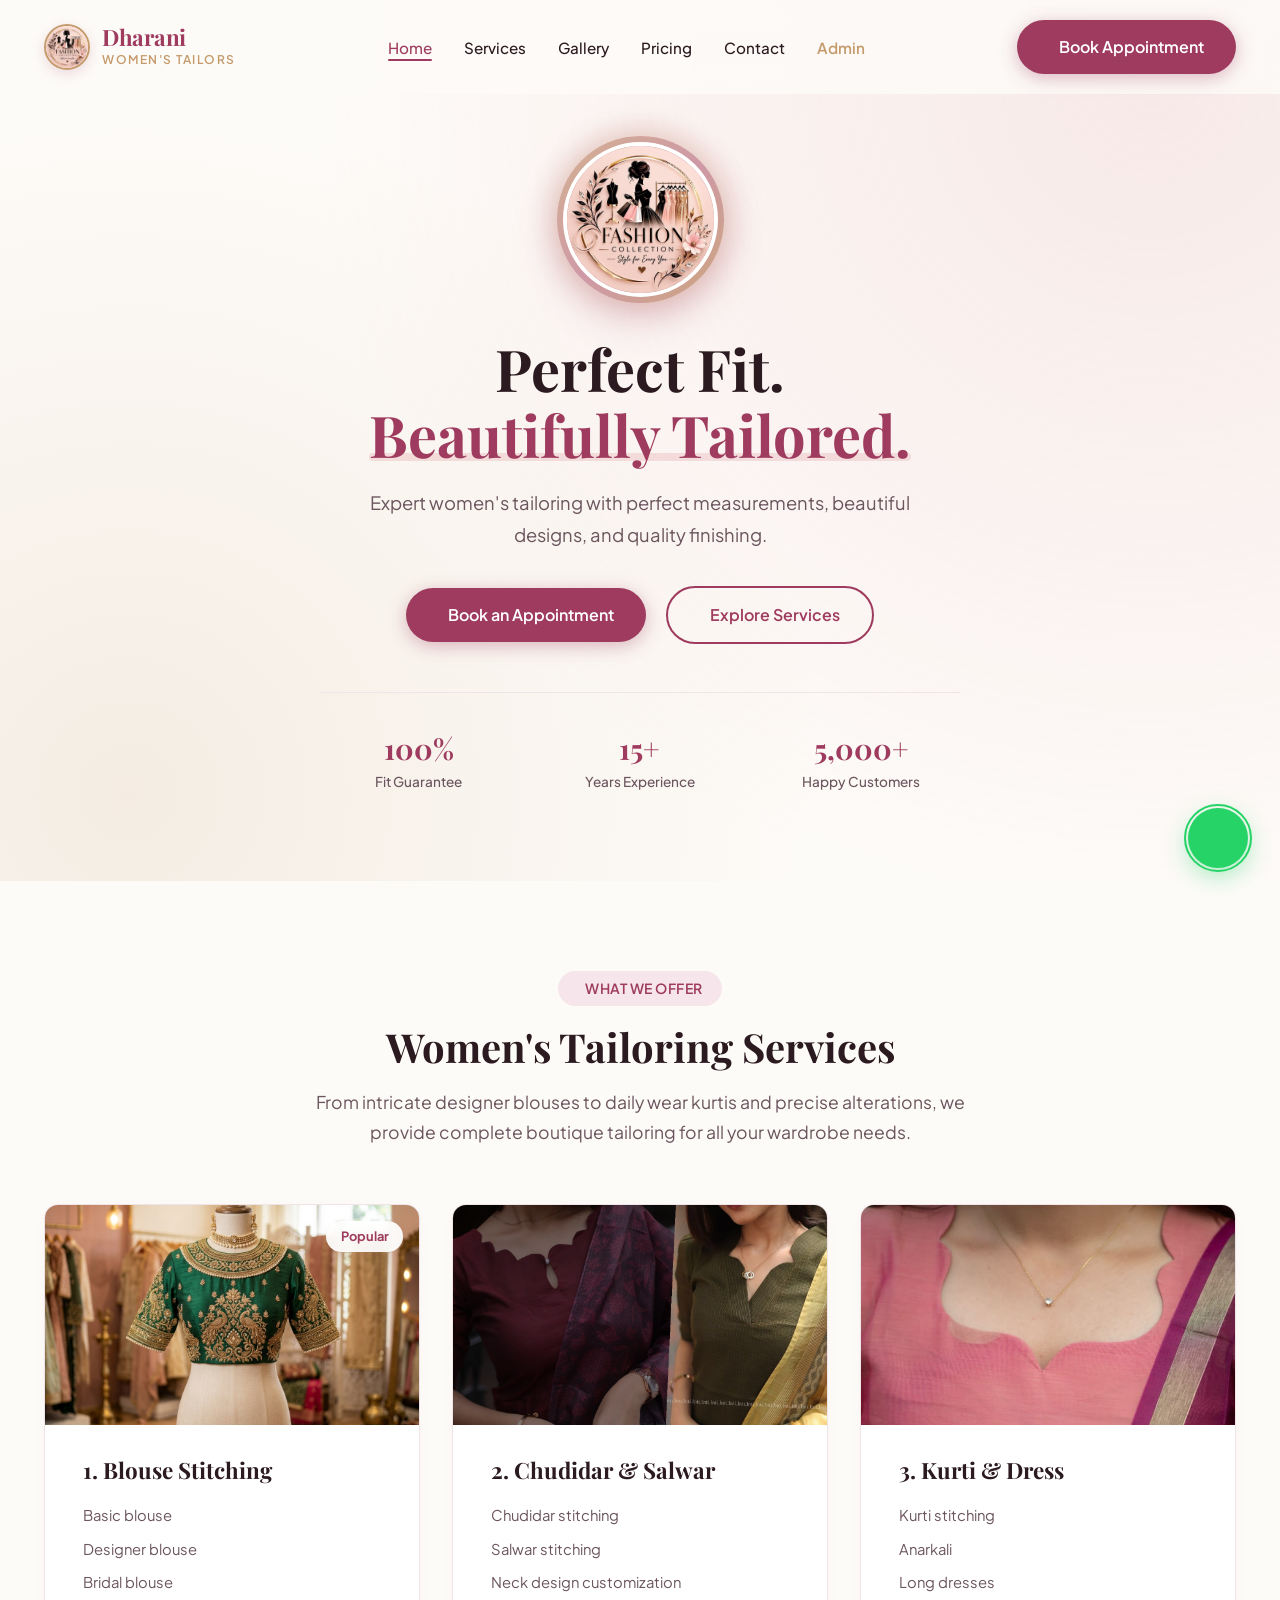
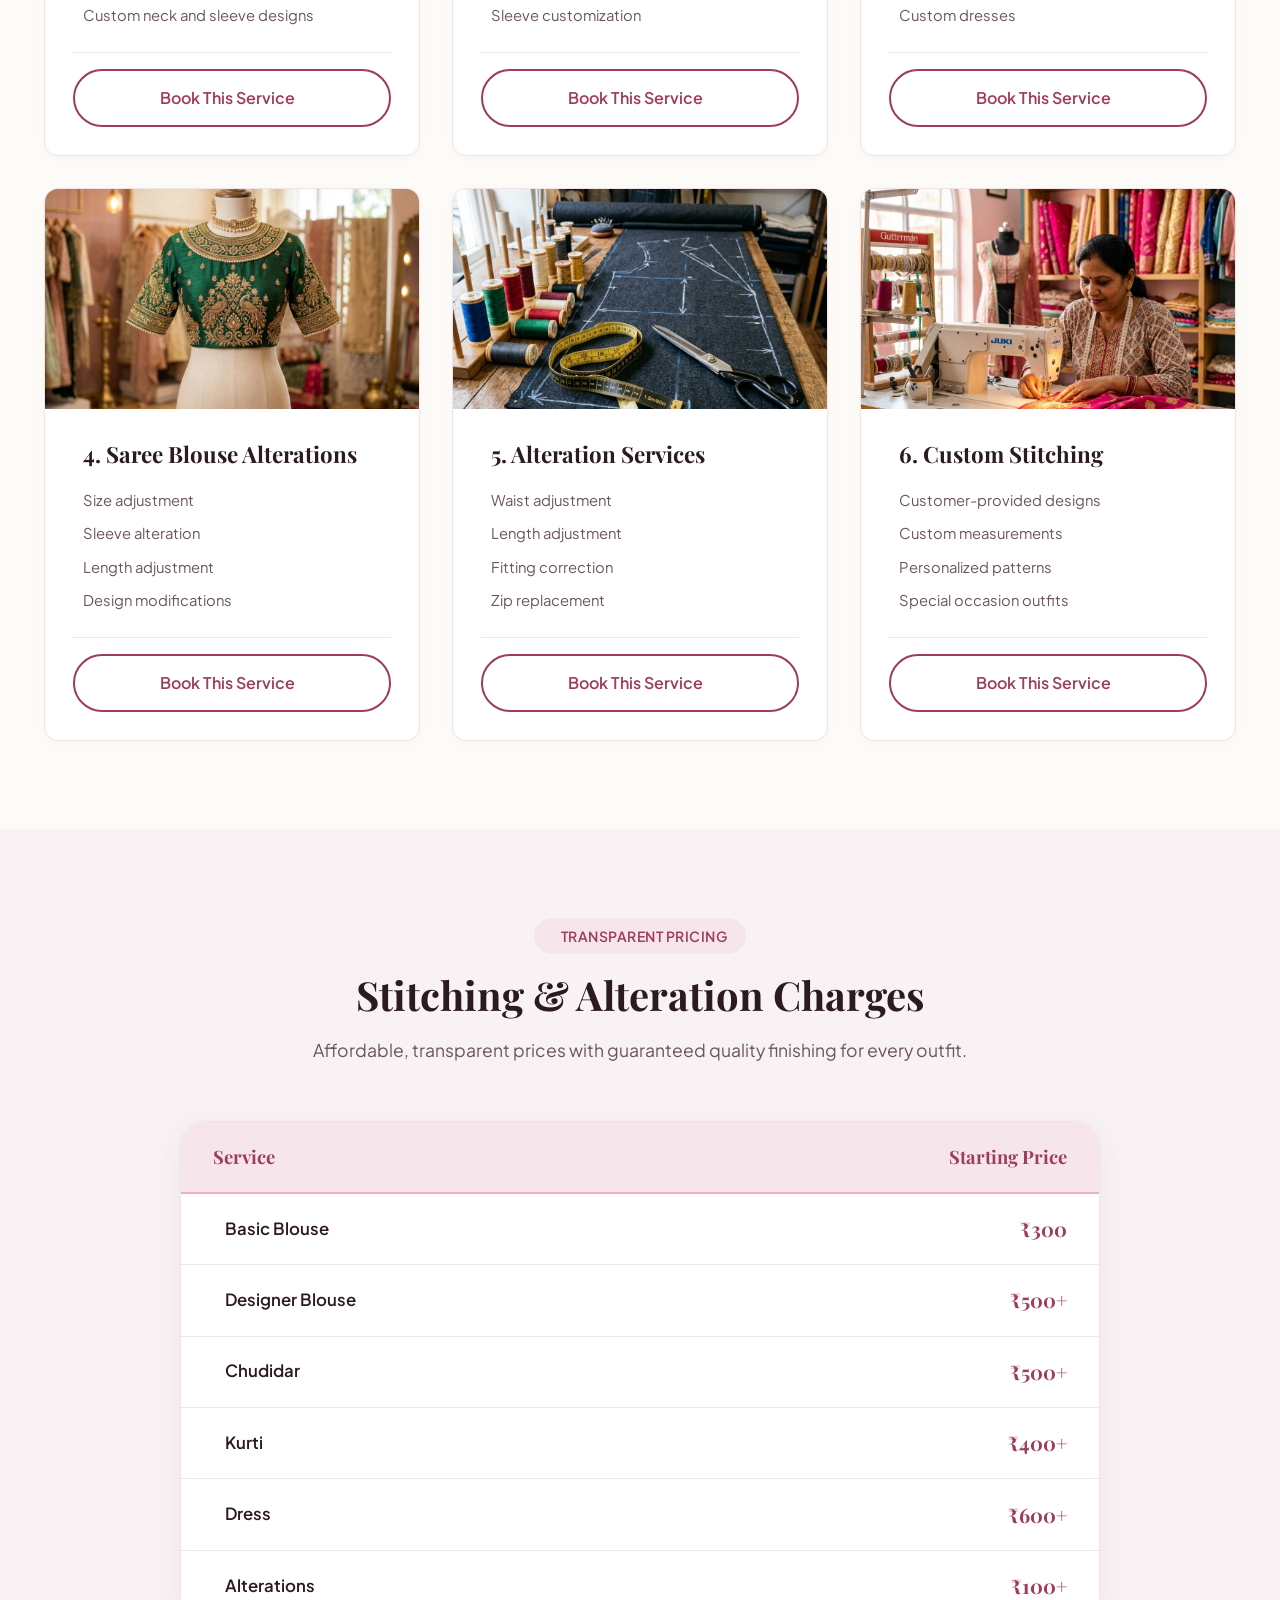
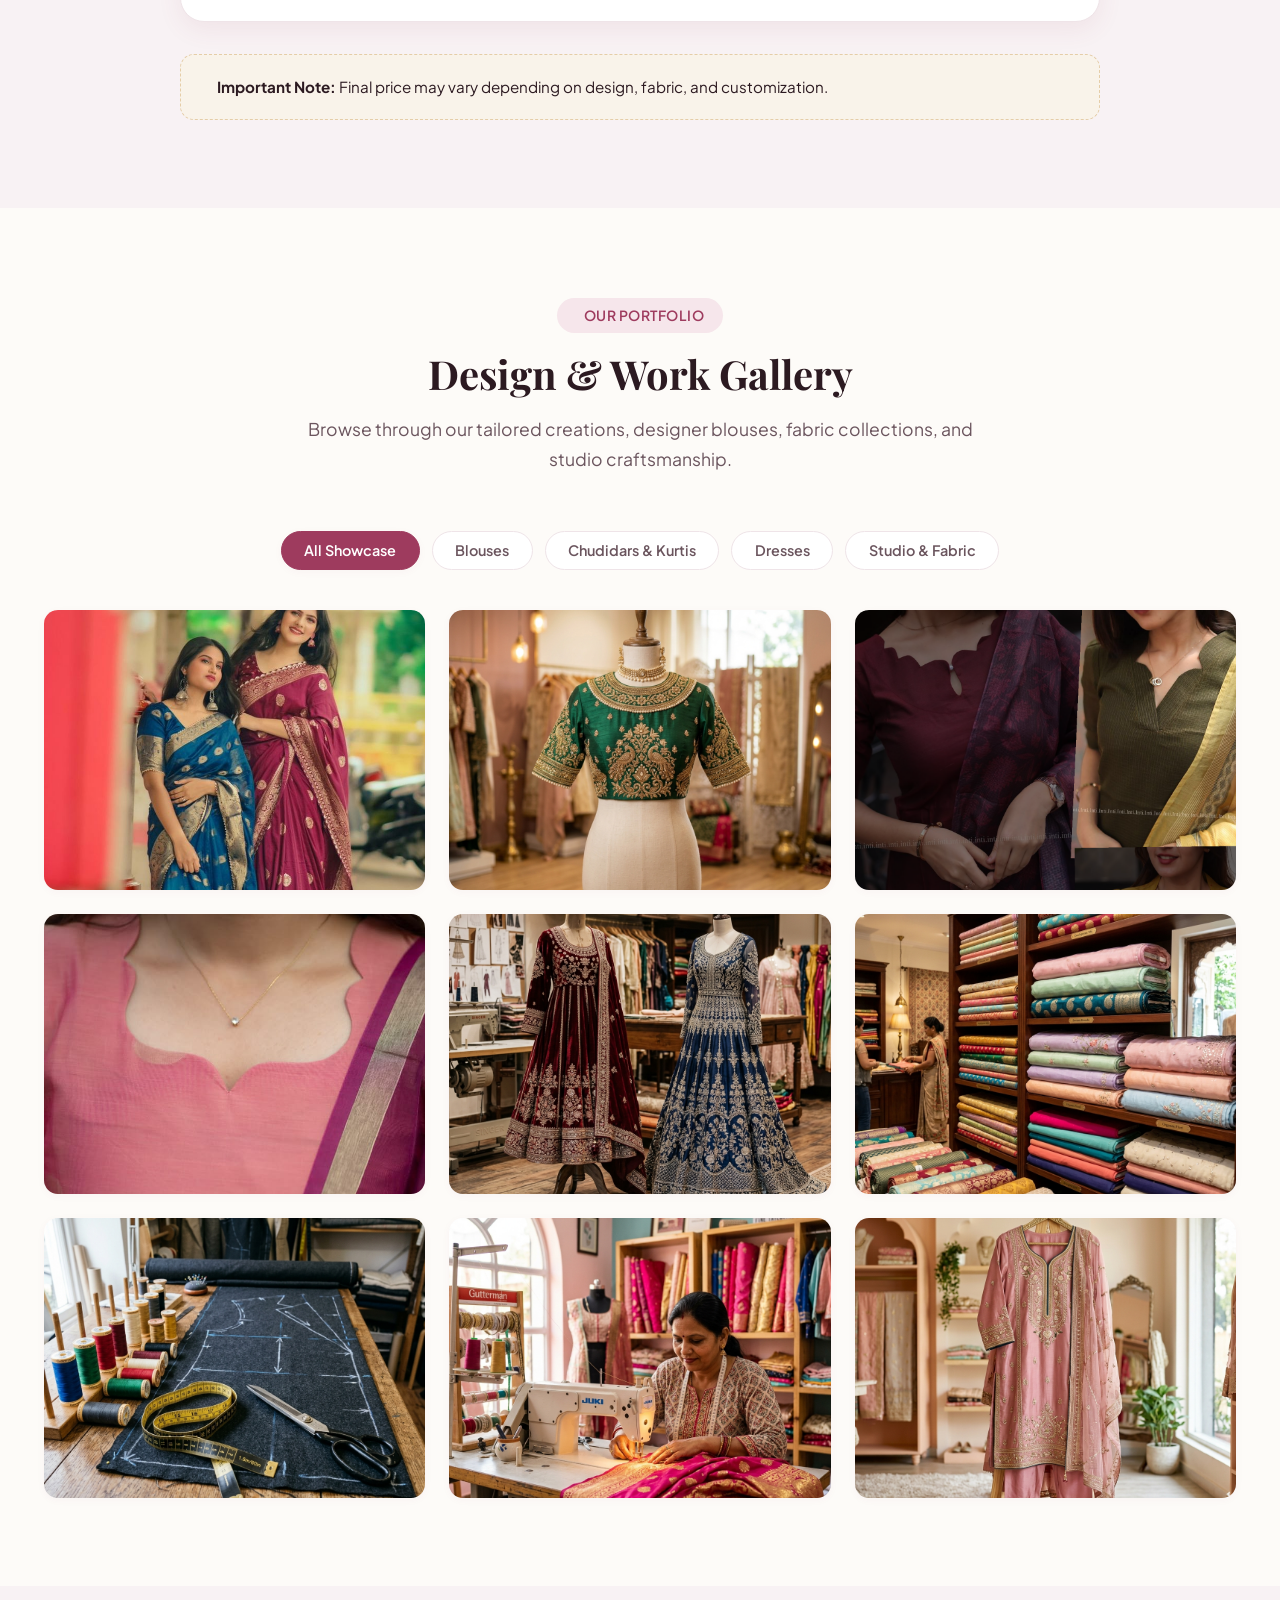
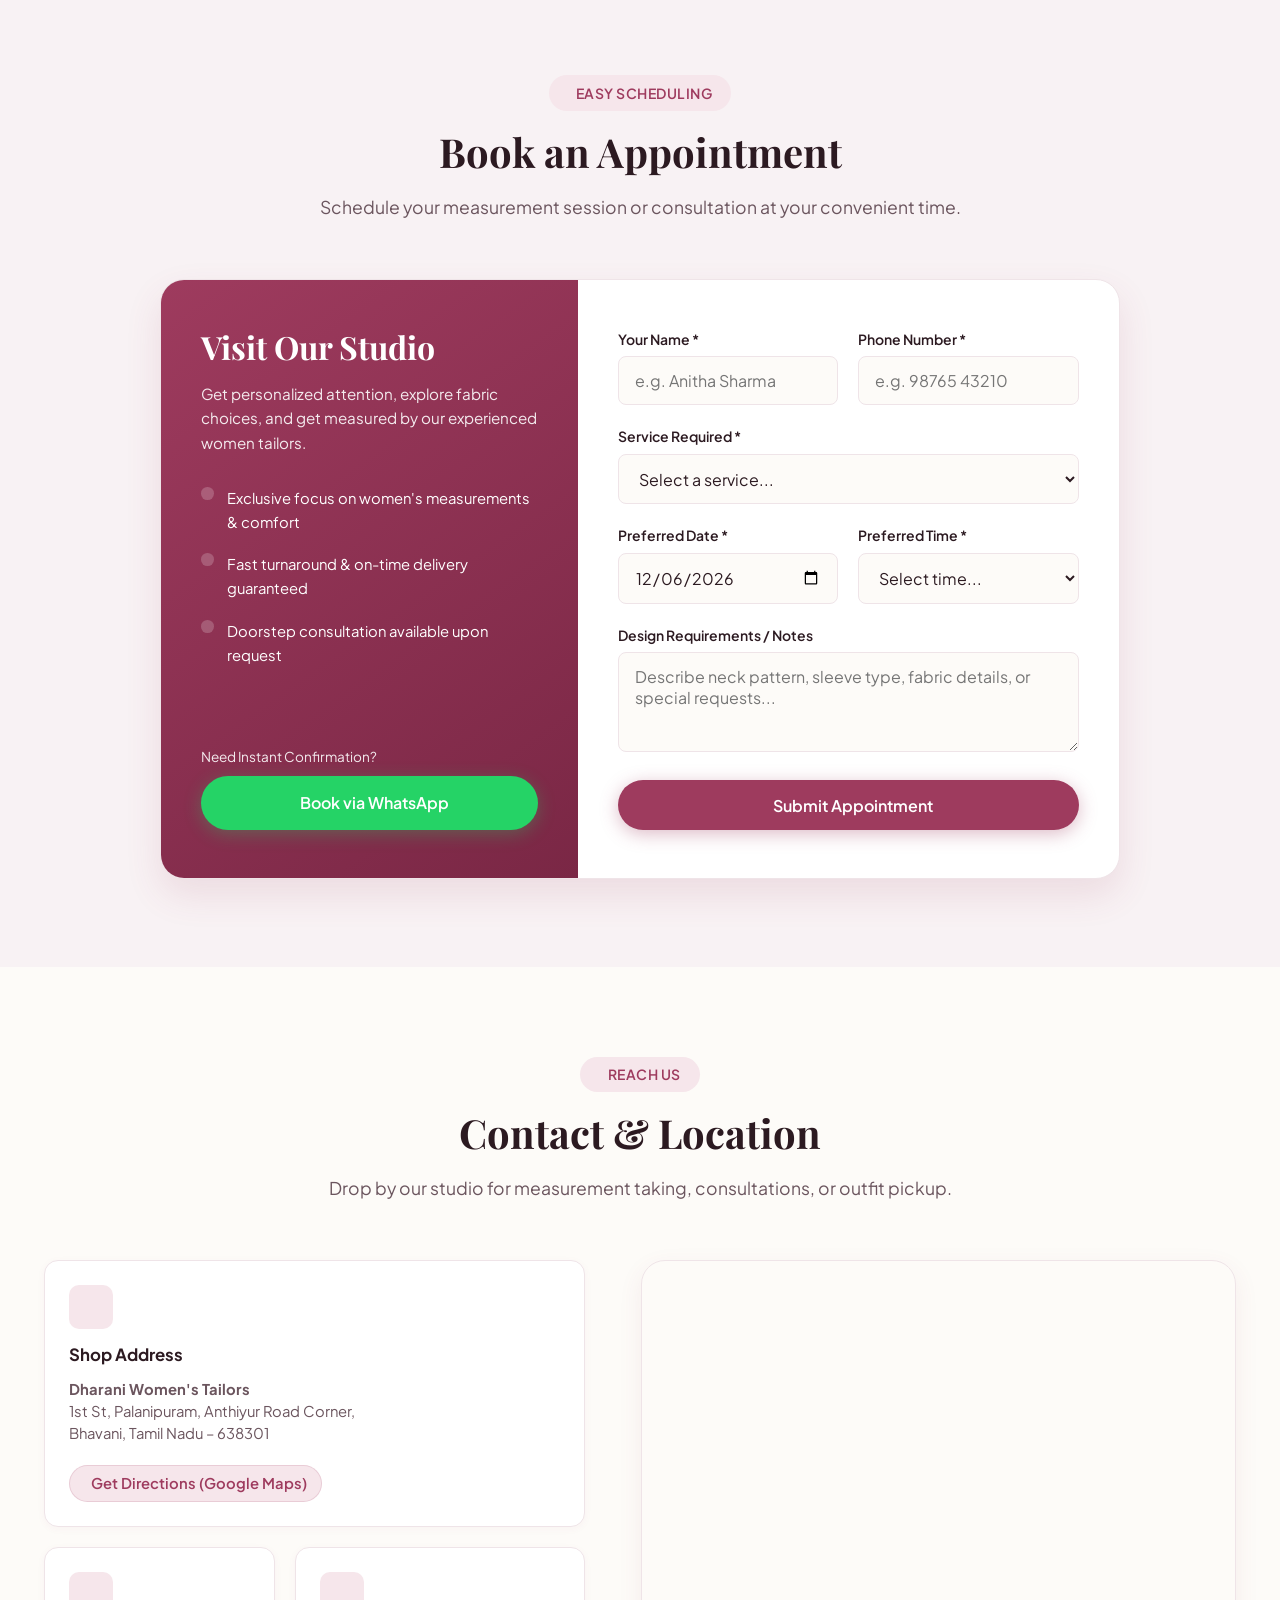
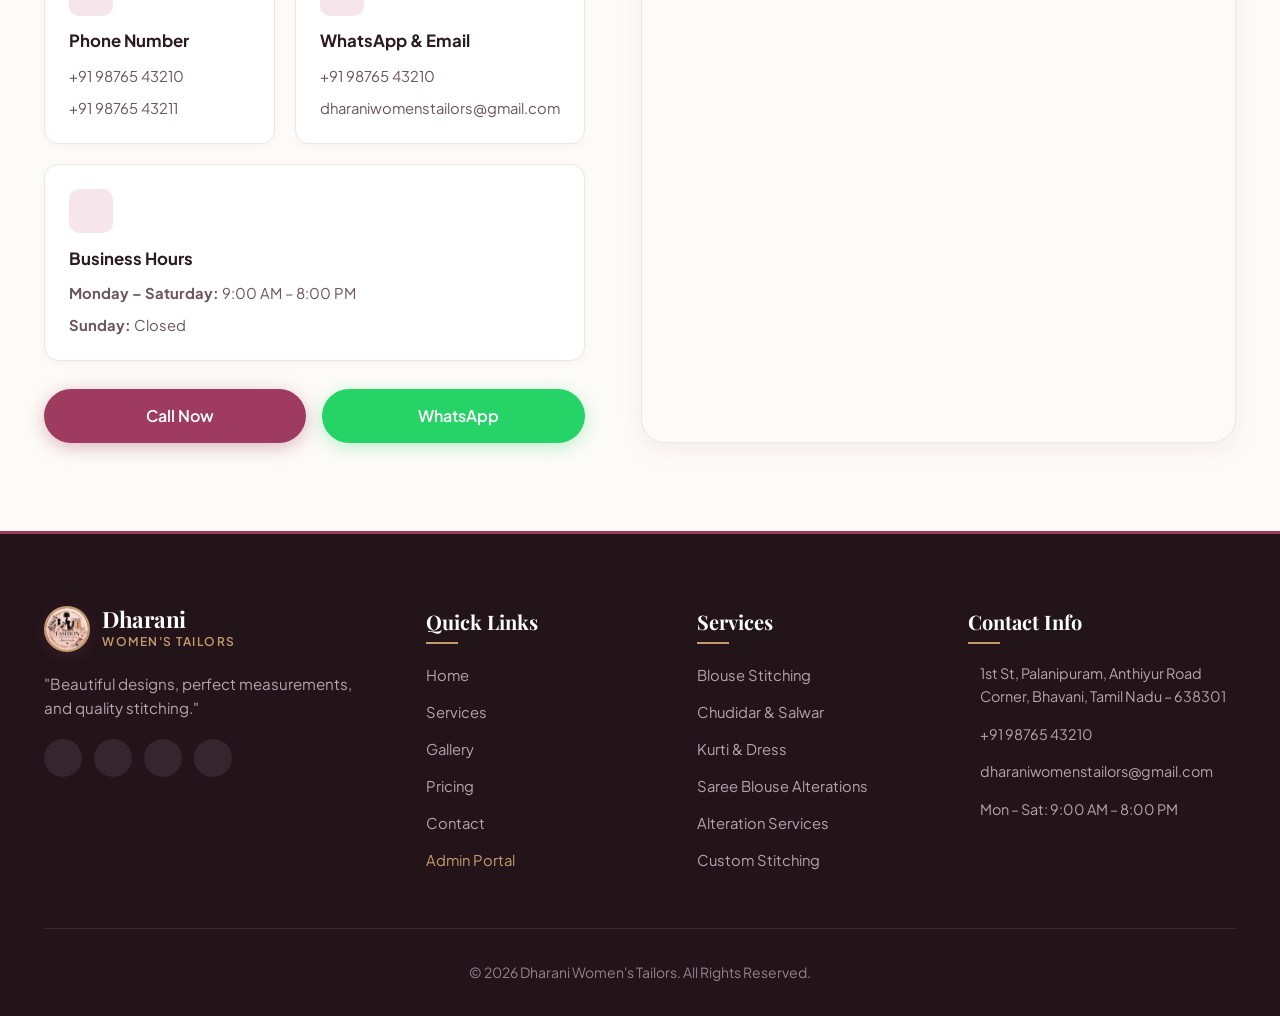
==== index.html @ 891df7db "Initial commit via Netlify [skip ci]" ====
<!DOCTYPE html>
<html lang="en">
<head>
  <meta charset="UTF-8">
  <meta name="viewport" content="width=device-width, initial-scale=1.0">
  <title>Dharani Women's Tailors - Perfect Fit. Beautifully Tailored.</title>
  <meta name="description" content="Expert women's tailoring with perfect measurements, beautiful designs, and quality finishing. Blouses, Chudidars, Kurtis, Dresses, and Alteration Services.">
  
  <!-- Favicon -->
  <link rel="icon" type="image/jpeg" href="assets/images/logo.jpg">
  
  <!-- Remix Icons CSS for elegant iconography -->
  <link href="https://cdn.jsdelivr.net/npm/remixicon@3.5.0/fonts/remixicon.css" rel="stylesheet">
  
  <!-- Custom Stylesheet -->
  <link rel="stylesheet" href="styles.css">

  <!-- Schema.org Structured Data for Local Business -->
  <script type="application/ld+json">
  {
    "@context": "https://schema.org",
    "@type": "LocalBusiness",
    "name": "Dharani Women's Tailors",
    "image": "assets/images/shudi-1.jpg",
    "description": "Expert women's tailoring with perfect measurements, beautiful designs, and quality finishing.",
    "telephone": "+919876543210",
    "address": {
      "@type": "PostalAddress",
      "streetAddress": "1st St, Palanipuram, Anthiyur Road Corner",
      "addressLocality": "Bhavani",
      "addressRegion": "Tamil Nadu",
      "postalCode": "638301",
      "addressCountry": "IN"
    },
    "geo": {
      "@type": "GeoCoordinates",
      "latitude": 11.447125,
      "longitude": 77.682881
    },
    "hasMap": "https://www.google.com/maps?q=11.447125,77.682881",
    "openingHoursSpecification": [
      {
        "@type": "OpeningHoursSpecification",
        "dayOfWeek": ["Monday", "Tuesday", "Wednesday", "Thursday", "Friday", "Saturday"],
        "opens": "09:00",
        "closes": "20:00"
      }
    ],
    "priceRange": "₹100 - ₹2000"
  }
  </script>
</head>
<body>

  <!-- ==========================================================================
     Header & Navigation Bar
     ========================================================================== -->
  <header class="header" id="header">
    <div class="container nav-container">
      <a href="#home" class="brand-logo" aria-label="Dharani Women's Tailors Home">
        <img src="assets/images/logo.jpg" alt="Dharani Women's Tailors Logo" class="brand-logo-img">
        <div class="logo-text-wrapper">
          <span class="logo-title">Dharani</span>
          <span class="logo-subtitle">Women's Tailors</span>
        </div>
      </a>

      <nav>
        <ul class="nav-menu" id="nav-menu">
          <li><a href="#home" class="nav-link active">Home</a></li>
          <li><a href="#services" class="nav-link">Services</a></li>
          <li><a href="#gallery" class="nav-link">Gallery</a></li>
          <li><a href="#pricing" class="nav-link">Pricing</a></li>
          <li><a href="#contact" class="nav-link">Contact</a></li>
          <li><a href="/admin" class="nav-link" target="_blank" style="color: var(--color-accent); font-weight: 600;"><i class="ri-shield-user-line"></i> Admin</a></li>
        </ul>
      </nav>

      <div class="nav-actions">
        <a href="#appointment" class="btn btn-primary">
          <i class="ri-calendar-check-line"></i> Book Appointment
        </a>
        <button class="mobile-toggle" id="mobile-toggle" aria-label="Toggle navigation menu">
          <i class="ri-menu-3-line"></i>
        </button>
      </div>
    </div>
  </header>

  <!-- ==========================================================================
     Hero Section
     ========================================================================== -->
  <section class="hero-section" id="home">
    <div class="container">
      <div class="hero-text-content hero-centered">
        <div class="hero-brand-emblem">
          <div class="emblem-halo"></div>
          <div class="hero-emblem-ring">
            <img src="assets/images/logo.jpg" alt="Dharani Fashion Boutique Logo" class="hero-emblem-img">
          </div>
        </div>
        <h1 class="hero-title">
          Perfect Fit.<br>
          <span>Beautifully Tailored.</span>
        </h1>
        <p class="hero-subtitle">
          Expert women's tailoring with perfect measurements, beautiful designs, and quality finishing.
        </p>
        
        <div class="hero-cta">
          <a href="#appointment" class="btn btn-primary">
            <i class="ri-calendar-2-line"></i> Book an Appointment
          </a>
          <a href="#services" class="btn btn-secondary">
            <i class="ri-t-shirt-air-line"></i> Explore Services
          </a>
        </div>

        <div class="hero-stats">
          <div class="stat-item">
            <h4>100%</h4>
            <p>Fit Guarantee</p>
          </div>
          <div class="stat-item">
            <h4>15+</h4>
            <p>Years Experience</p>
          </div>
          <div class="stat-item">
            <h4>5,000+</h4>
            <p>Happy Customers</p>
          </div>
        </div>
      </div>
    </div>
  </section>


  <!-- ==========================================================================
     Women's Tailoring Services Section
     ========================================================================== -->
  <section class="section-padding" id="services">
    <div class="container">
      <div class="section-header">
        <div class="sub-title-badge">
          <i class="ri-magic-line"></i> What We Offer
        </div>
        <h2 class="section-title">Women's Tailoring Services</h2>
        <p class="section-desc">
          From intricate designer blouses to daily wear kurtis and precise alterations, we provide complete boutique tailoring for all your wardrobe needs.
        </p>
      </div>

      <div class="services-grid">
        <!-- Service Card 1 -->
        <div class="service-card">
          <div class="service-img-wrapper">
            <img src="assets/images/blouse_stitching.jpg" alt="Blouse Stitching Services">
            <span class="service-badge">Popular</span>
          </div>
          <div class="service-content">
            <h3 class="service-title"><i class="ri-shirt-line"></i> 1. Blouse Stitching</h3>
            <ul class="service-list">
              <li><i class="ri-checkbox-circle-fill"></i> Basic blouse</li>
              <li><i class="ri-checkbox-circle-fill"></i> Designer blouse</li>
              <li><i class="ri-checkbox-circle-fill"></i> Bridal blouse</li>
              <li><i class="ri-checkbox-circle-fill"></i> Custom neck and sleeve designs</li>
            </ul>
            <div class="service-card-btn">
              <a href="#appointment" class="btn btn-secondary btn-full select-service-btn" data-service="Blouse Stitching">
                Book This Service <i class="ri-arrow-right-line"></i>
              </a>
            </div>
          </div>
        </div>

        <!-- Service Card 2 -->
        <div class="service-card">
          <div class="service-img-wrapper">
            <img src="assets/images/shudi 2.png" alt="Chudidar and Salwar Stitching" style="object-position: center top;">
          </div>
          <div class="service-content">
            <h3 class="service-title"><i class="ri-t-shirt-line"></i> 2. Chudidar & Salwar</h3>
            <ul class="service-list">
              <li><i class="ri-checkbox-circle-fill"></i> Chudidar stitching</li>
              <li><i class="ri-checkbox-circle-fill"></i> Salwar stitching</li>
              <li><i class="ri-checkbox-circle-fill"></i> Neck design customization</li>
              <li><i class="ri-checkbox-circle-fill"></i> Sleeve customization</li>
            </ul>
            <div class="service-card-btn">
              <a href="#appointment" class="btn btn-secondary btn-full select-service-btn" data-service="Chudidar & Salwar">
                Book This Service <i class="ri-arrow-right-line"></i>
              </a>
            </div>
          </div>
        </div>

        <!-- Service Card 3 -->
        <div class="service-card">
          <div class="service-img-wrapper">
            <img src="assets/images/shudi-1.jpg" alt="Kurti and Dress Stitching" style="object-position: center 15%;">
          </div>
          <div class="service-content">
            <h3 class="service-title"><i class="ri-woman-line"></i> 3. Kurti & Dress</h3>
            <ul class="service-list">
              <li><i class="ri-checkbox-circle-fill"></i> Kurti stitching</li>
              <li><i class="ri-checkbox-circle-fill"></i> Anarkali</li>
              <li><i class="ri-checkbox-circle-fill"></i> Long dresses</li>
              <li><i class="ri-checkbox-circle-fill"></i> Custom dresses</li>
            </ul>
            <div class="service-card-btn">
              <a href="#appointment" class="btn btn-secondary btn-full select-service-btn" data-service="Kurti & Dress">
                Book This Service <i class="ri-arrow-right-line"></i>
              </a>
            </div>
          </div>
        </div>

        <!-- Service Card 4 -->
        <div class="service-card">
          <div class="service-img-wrapper">
            <img src="assets/images/blouse_stitching.jpg" alt="Saree Blouse Alterations">
          </div>
          <div class="service-content">
            <h3 class="service-title"><i class="ri-scissors-line"></i> 4. Saree Blouse Alterations</h3>
            <ul class="service-list">
              <li><i class="ri-checkbox-circle-fill"></i> Size adjustment</li>
              <li><i class="ri-checkbox-circle-fill"></i> Sleeve alteration</li>
              <li><i class="ri-checkbox-circle-fill"></i> Length adjustment</li>
              <li><i class="ri-checkbox-circle-fill"></i> Design modifications</li>
            </ul>
            <div class="service-card-btn">
              <a href="#appointment" class="btn btn-secondary btn-full select-service-btn" data-service="Saree Blouse Alterations">
                Book This Service <i class="ri-arrow-right-line"></i>
              </a>
            </div>
          </div>
        </div>

        <!-- Service Card 5 -->
        <div class="service-card">
          <div class="service-img-wrapper">
            <img src="assets/images/alteration_services.jpg" alt="Alteration Services">
          </div>
          <div class="service-content">
            <h3 class="service-title"><i class="ri-tools-line"></i> 5. Alteration Services</h3>
            <ul class="service-list">
              <li><i class="ri-checkbox-circle-fill"></i> Waist adjustment</li>
              <li><i class="ri-checkbox-circle-fill"></i> Length adjustment</li>
              <li><i class="ri-checkbox-circle-fill"></i> Fitting correction</li>
              <li><i class="ri-checkbox-circle-fill"></i> Zip replacement</li>
            </ul>
            <div class="service-card-btn">
              <a href="#appointment" class="btn btn-secondary btn-full select-service-btn" data-service="Alteration Services">
                Book This Service <i class="ri-arrow-right-line"></i>
              </a>
            </div>
          </div>
        </div>

        <!-- Service Card 6 -->
        <div class="service-card">
          <div class="service-img-wrapper">
            <img src="assets/images/hero_tailor.jpg" alt="Custom Stitching">
          </div>
          <div class="service-content">
            <h3 class="service-title"><i class="ri-brush-line"></i> 6. Custom Stitching</h3>
            <ul class="service-list">
              <li><i class="ri-checkbox-circle-fill"></i> Customer-provided designs</li>
              <li><i class="ri-checkbox-circle-fill"></i> Custom measurements</li>
              <li><i class="ri-checkbox-circle-fill"></i> Personalized patterns</li>
              <li><i class="ri-checkbox-circle-fill"></i> Special occasion outfits</li>
            </ul>
            <div class="service-card-btn">
              <a href="#appointment" class="btn btn-secondary btn-full select-service-btn" data-service="Custom Stitching">
                Book This Service <i class="ri-arrow-right-line"></i>
              </a>
            </div>
          </div>
        </div>
      </div>
    </div>
  </section>

  <!-- ==========================================================================
     Pricing Section
     ========================================================================== -->
  <section class="section-padding bg-alt" id="pricing">
    <div class="container">
      <div class="section-header">
        <div class="sub-title-badge">
          <i class="ri-price-tag-3-line"></i> Transparent Pricing
        </div>
        <h2 class="section-title">Stitching & Alteration Charges</h2>
        <p class="section-desc">
          Affordable, transparent prices with guaranteed quality finishing for every outfit.
        </p>
      </div>

      <div class="pricing-wrapper">
        <div class="pricing-table-container">
          <table class="pricing-table">
            <thead>
              <tr>
                <th>Service</th>
                <th style="text-align: right;">Starting Price</th>
              </tr>
            </thead>
            <tbody>
              <tr>
                <td>
                  <div class="service-name">
                    <i class="ri-sparkles-fill"></i> Basic Blouse
                  </div>
                </td>
                <td><div class="price-val">₹300</div></td>
              </tr>
              <tr>
                <td>
                  <div class="service-name">
                    <i class="ri-sparkles-fill"></i> Designer Blouse
                  </div>
                </td>
                <td><div class="price-val">₹500+</div></td>
              </tr>
              <tr>
                <td>
                  <div class="service-name">
                    <i class="ri-sparkles-fill"></i> Chudidar
                  </div>
                </td>
                <td><div class="price-val">₹500+</div></td>
              </tr>
              <tr>
                <td>
                  <div class="service-name">
                    <i class="ri-sparkles-fill"></i> Kurti
                  </div>
                </td>
                <td><div class="price-val">₹400+</div></td>
              </tr>
              <tr>
                <td>
                  <div class="service-name">
                    <i class="ri-sparkles-fill"></i> Dress
                  </div>
                </td>
                <td><div class="price-val">₹600+</div></td>
              </tr>
              <tr>
                <td>
                  <div class="service-name">
                    <i class="ri-sparkles-fill"></i> Alterations
                  </div>
                </td>
                <td><div class="price-val">₹100+</div></td>
              </tr>
            </tbody>
          </table>
        </div>

        <div class="pricing-disclaimer">
          <i class="ri-information-fill"></i>
          <div>
            <strong>Important Note:</strong> Final price may vary depending on design, fabric, and customization.
          </div>
        </div>
      </div>
    </div>
  </section>

  <!-- ==========================================================================
     Gallery Section
     ========================================================================== -->
  <section class="section-padding" id="gallery">
    <div class="container">
      <div class="section-header">
        <div class="sub-title-badge">
          <i class="ri-gallery-line"></i> Our Portfolio
        </div>
        <h2 class="section-title">Design & Work Gallery</h2>
        <p class="section-desc">
          Browse through our tailored creations, designer blouses, fabric collections, and studio craftsmanship.
        </p>
      </div>

      <div class="gallery-filters">
        <button class="filter-btn active" data-filter="all">All Showcase</button>
        <button class="filter-btn" data-filter="blouses">Blouses</button>
        <button class="filter-btn" data-filter="chudidars">Chudidars & Kurtis</button>
        <button class="filter-btn" data-filter="dresses">Dresses</button>
        <button class="filter-btn" data-filter="studio">Studio & Fabric</button>
      </div>

      <div class="gallery-grid">
        <!-- Gallery Item 1 -->
        <div class="gallery-item" data-category="blouses" data-title="Silk Saree & Designer Blouses" data-src="assets/images/saree1.jpg">
          <img src="assets/images/saree1.jpg" alt="Traditional silk saree and designer blouse" style="object-position: center 20%;">
          <div class="gallery-overlay">
            <span class="gallery-category">Sarees & Blouses</span>
            <h4 class="gallery-title">Silk Saree & Blouses</h4>
            <div class="gallery-zoom-icon"><i class="ri-zoom-in-line"></i></div>
          </div>
        </div>

        <!-- Gallery Item 2 -->
        <div class="gallery-item" data-category="blouses" data-title="Designer Blouse" data-src="assets/images/blouse_stitching.jpg">
          <img src="assets/images/blouse_stitching.jpg" alt="Designer blouse with embroidery">
          <div class="gallery-overlay">
            <span class="gallery-category">Blouses</span>
            <h4 class="gallery-title">Designer Blouse</h4>
            <div class="gallery-zoom-icon"><i class="ri-zoom-in-line"></i></div>
          </div>
        </div>

        <!-- Gallery Item 3 -->
        <div class="gallery-item" data-category="chudidars" data-title="Custom Neckline Patterns" data-src="assets/images/shudi 2.png">
          <img src="assets/images/shudi 2.png" alt="Custom neckline patterns collection" style="object-position: center top;">
          <div class="gallery-overlay">
            <span class="gallery-category">Chudidars & Patterns</span>
            <h4 class="gallery-title">Neck Design Collection</h4>
            <div class="gallery-zoom-icon"><i class="ri-zoom-in-line"></i></div>
          </div>
        </div>

        <!-- Gallery Item 4 -->
        <div class="gallery-item" data-category="chudidars" data-title="Pink Scallop Neck Kurti" data-src="assets/images/shudi-1.jpg">
          <img src="assets/images/shudi-1.jpg" alt="Designer pink scallop neck kurti" style="object-position: center 15%;">
          <div class="gallery-overlay">
            <span class="gallery-category">Kurtis & Dresses</span>
            <h4 class="gallery-title">Pink Scallop Kurti</h4>
            <div class="gallery-zoom-icon"><i class="ri-zoom-in-line"></i></div>
          </div>
        </div>

        <!-- Gallery Item 5 -->
        <div class="gallery-item" data-category="dresses" data-title="Dresses & Anarkali" data-src="assets/images/kurti_dress.jpg">
          <img src="assets/images/kurti_dress.jpg" alt="Custom tailored dresses">
          <div class="gallery-overlay">
            <span class="gallery-category">Dresses</span>
            <h4 class="gallery-title">Dresses</h4>
            <div class="gallery-zoom-icon"><i class="ri-zoom-in-line"></i></div>
          </div>
        </div>

        <!-- Gallery Item 6 -->
        <div class="gallery-item" data-category="studio" data-title="Fabric Collection" data-src="assets/images/fabric_collection.jpg">
          <img src="assets/images/fabric_collection.jpg" alt="Fabric collection in boutique">
          <div class="gallery-overlay">
            <span class="gallery-category">Studio & Fabric</span>
            <h4 class="gallery-title">Fabric Collection</h4>
            <div class="gallery-zoom-icon"><i class="ri-zoom-in-line"></i></div>
          </div>
        </div>

        <!-- Gallery Item 7 -->
        <div class="gallery-item" data-category="studio" data-title="Sewing Machine & Craft" data-src="assets/images/alteration_services.jpg">
          <img src="assets/images/alteration_services.jpg" alt="Sewing machine setup">
          <div class="gallery-overlay">
            <span class="gallery-category">Studio & Fabric</span>
            <h4 class="gallery-title">Sewing Machine</h4>
            <div class="gallery-zoom-icon"><i class="ri-zoom-in-line"></i></div>
          </div>
        </div>

        <!-- Gallery Item 8 -->
        <div class="gallery-item" data-category="studio" data-title="Tailor Working" data-src="assets/images/hero_tailor.jpg">
          <img src="assets/images/hero_tailor.jpg" alt="Tailor working on measurements">
          <div class="gallery-overlay">
            <span class="gallery-category">Studio & Fabric</span>
            <h4 class="gallery-title">Tailor Working</h4>
            <div class="gallery-zoom-icon"><i class="ri-zoom-in-line"></i></div>
          </div>
        </div>

        <!-- Gallery Item 9 -->
        <div class="gallery-item" data-category="dresses" data-title="Finished Outfits" data-src="assets/images/chudidar_salwar.jpg">
          <img src="assets/images/chudidar_salwar.jpg" alt="Finished bespoke outfits">
          <div class="gallery-overlay">
            <span class="gallery-category">Dresses</span>
            <h4 class="gallery-title">Finished Outfits</h4>
            <div class="gallery-zoom-icon"><i class="ri-zoom-in-line"></i></div>
          </div>
        </div>
      </div>
    </div>
  </section>

  <!-- Lightbox Modal -->
  <div class="lightbox-modal" id="lightbox">
    <span class="lightbox-close" id="lightbox-close">&times;</span>
    <div class="lightbox-content">
      <img id="lightbox-img" src="" alt="Gallery Preview">
      <div class="lightbox-caption" id="lightbox-caption"></div>
    </div>
  </div>

  <!-- ==========================================================================
     Appointment Booking Section
     ========================================================================== -->
  <section class="section-padding bg-alt" id="appointment">
    <div class="container">
      <div class="section-header">
        <div class="sub-title-badge">
          <i class="ri-time-line"></i> Easy Scheduling
        </div>
        <h2 class="section-title">Book an Appointment</h2>
        <p class="section-desc">
          Schedule your measurement session or consultation at your convenient time.
        </p>
      </div>

      <div class="booking-card-wrapper">
        <div class="booking-info-sidebar">
          <div>
            <h3>Visit Our Studio</h3>
            <p>Get personalized attention, explore fabric choices, and get measured by our experienced women tailors.</p>

            <ul class="booking-perks">
              <li>
                <i class="ri-check-line"></i>
                <span>Exclusive focus on women's measurements & comfort</span>
              </li>
              <li>
                <i class="ri-check-line"></i>
                <span>Fast turnaround & on-time delivery guaranteed</span>
              </li>
              <li>
                <i class="ri-check-line"></i>
                <span>Doorstep consultation available upon request</span>
              </li>
            </ul>
          </div>

          <div style="margin-top: 2rem;">
            <p style="margin-bottom: 0.5rem; font-size: 0.85rem;">Need Instant Confirmation?</p>
            <a href="https://wa.me/919876543210?text=Hi%20Dharani%20Women's%20Tailors,%20I'd%20like%20to%20book%20an%20appointment." target="_blank" class="btn btn-whatsapp btn-full">
              <i class="ri-whatsapp-line"></i> Book via WhatsApp
            </a>
          </div>
        </div>

        <div class="booking-form-wrapper">
          <form id="appointment-form" novalidate>
            <div class="form-grid">
              <!-- Name -->
              <div class="form-group" id="group-name">
                <label for="name">Your Name *</label>
                <input type="text" id="name" name="name" class="form-control" placeholder="e.g. Anitha Sharma" required>
                <span class="form-error">Please enter your name</span>
              </div>

              <!-- Phone Number -->
              <div class="form-group" id="group-phone">
                <label for="phone">Phone Number *</label>
                <input type="tel" id="phone" name="phone" class="form-control" placeholder="e.g. 98765 43210" required>
                <span class="form-error">Please enter a valid 10-digit phone number</span>
              </div>

              <!-- Service Required -->
              <div class="form-group full-width" id="group-service">
                <label for="service">Service Required *</label>
                <select id="service" name="service" class="form-control" required>
                  <option value="" disabled selected>Select a service...</option>
                  <option value="Blouse Stitching">Blouse Stitching</option>
                  <option value="Chudidar & Salwar">Chudidar & Salwar</option>
                  <option value="Kurti & Dress">Kurti & Dress</option>
                  <option value="Saree Blouse Alterations">Saree Blouse Alterations</option>
                  <option value="Alteration Services">Alteration Services</option>
                  <option value="Custom Stitching">Custom Stitching</option>
                </select>
                <span class="form-error">Please select a service</span>
              </div>

              <!-- Preferred Date -->
              <div class="form-group" id="group-date">
                <label for="date">Preferred Date *</label>
                <input type="date" id="date" name="date" class="form-control" required>
                <span class="form-error">Please select a date</span>
              </div>

              <!-- Preferred Time -->
              <div class="form-group" id="group-time">
                <label for="time">Preferred Time *</label>
                <select id="time" name="time" class="form-control" required>
                  <option value="" disabled selected>Select time...</option>
                  <option value="Morning (10:00 AM - 1:00 PM)">Morning (10:00 AM - 1:00 PM)</option>
                  <option value="Afternoon (1:00 PM - 4:00 PM)">Afternoon (1:00 PM - 4:00 PM)</option>
                  <option value="Evening (4:00 PM - 7:30 PM)">Evening (4:00 PM - 7:30 PM)</option>
                </select>
                <span class="form-error">Please select a preferred time slot</span>
              </div>

              <!-- Design Requirements -->
              <div class="form-group full-width">
                <label for="notes">Design Requirements / Notes</label>
                <textarea id="notes" name="notes" class="form-control" placeholder="Describe neck pattern, sleeve type, fabric details, or special requests..."></textarea>
              </div>

              <div class="form-group full-width" style="margin-top: 0.5rem;">
                <button type="submit" class="btn btn-primary btn-full">
                  <i class="ri-send-plane-line"></i> Submit Appointment
                </button>
              </div>
            </div>
          </form>
        </div>
      </div>
    </div>
  </section>

  <!-- Appointment Success Modal -->
  <div class="modal-overlay" id="success-modal">
    <div class="modal-card">
      <div class="modal-icon">
        <i class="ri-checkbox-circle-line"></i>
      </div>
      <h3 class="modal-title">Appointment Received!</h3>
      <p class="modal-msg">
        Thank you! Your appointment request has been received. We will contact you shortly.
      </p>

      <div class="appointment-details-summary" id="modal-summary">
        <!-- Dynamically populated -->
      </div>

      <div class="modal-actions">
        <a href="#" id="send-whatsapp-confirm" target="_blank" class="btn btn-whatsapp btn-full">
          <i class="ri-whatsapp-line"></i> Send Details to WhatsApp
        </a>
        <button id="close-modal-btn" class="btn btn-secondary btn-full">Close</button>
      </div>
    </div>
  </div>

  <!-- ==========================================================================
     Contact Section
     ========================================================================== -->
  <section class="section-padding" id="contact">
    <div class="container">
      <div class="section-header">
        <div class="sub-title-badge">
          <i class="ri-map-pin-line"></i> Reach Us
        </div>
        <h2 class="section-title">Contact & Location</h2>
        <p class="section-desc">
          Drop by our studio for measurement taking, consultations, or outfit pickup.
        </p>
      </div>

      <div class="contact-grid">
        <div class="contact-info-cards">
          <!-- Address -->
          <div class="contact-card full-width">
            <div class="contact-icon-box">
              <i class="ri-map-pin-2-line"></i>
            </div>
            <h4>Shop Address</h4>
            <p><strong>Dharani Women's Tailors</strong><br>
            1st St, Palanipuram, Anthiyur Road Corner,<br>
            Bhavani, Tamil Nadu – 638301</p>
            <a href="https://www.google.com/maps?q=11.447125,77.682881" target="_blank" class="directions-pill">
              <i class="ri-direction-fill"></i> Get Directions (Google Maps)
            </a>
          </div>

          <!-- Phone -->
          <div class="contact-card">
            <div class="contact-icon-box">
              <i class="ri-phone-line"></i>
            </div>
            <h4>Phone Number</h4>
            <p><a href="tel:+919876543210">+91 98765 43210</a></p>
            <p><a href="tel:+919876543211">+91 98765 43211</a></p>
          </div>

          <!-- WhatsApp & Email -->
          <div class="contact-card">
            <div class="contact-icon-box">
              <i class="ri-whatsapp-line"></i>
            </div>
            <h4>WhatsApp & Email</h4>
            <p><a href="https://wa.me/919876543210" target="_blank">+91 98765 43210</a></p>
            <p><a href="mailto:dharaniwomenstailors@gmail.com">dharaniwomenstailors@gmail.com</a></p>
          </div>

          <!-- Business Hours -->
          <div class="contact-card full-width">
            <div class="contact-icon-box">
              <i class="ri-time-line"></i>
            </div>
            <h4>Business Hours</h4>
            <p><strong>Monday – Saturday:</strong> 9:00 AM – 8:00 PM</p>
            <p><strong>Sunday:</strong> Closed</p>
          </div>

          <!-- Action Buttons -->
          <div class="contact-action-btns">
            <a href="tel:+919876543210" class="btn btn-primary" style="flex: 1;">
              <i class="ri-phone-fill"></i> Call Now
            </a>
            <a href="https://wa.me/919876543210?text=Hi%20Dharani%20Tailors,%20I'd%20like%20to%20inquire%20about%20your%20services." target="_blank" class="btn btn-whatsapp" style="flex: 1;">
              <i class="ri-whatsapp-line"></i> WhatsApp
            </a>
          </div>
        </div>

        <!-- Google Maps Embed -->
        <div class="map-container">
          <iframe 
            src="https://maps.google.com/maps?q=11.447125,77.682881&amp;hl=en&amp;z=17&amp;output=embed" 
            allowfullscreen="" 
            loading="lazy" 
            referrerpolicy="no-referrer-when-downgrade"
            title="Dharani Women's Tailors Location - 1st St, Palanipuram, Bhavani">
          </iframe>
        </div>
      </div>
    </div>
  </section>

  <!-- ==========================================================================
     Footer
     ========================================================================== -->
  <footer class="footer">
    <div class="container">
      <div class="footer-grid">
        <!-- Brand Info -->
        <div class="footer-brand">
          <a href="#home" class="brand-logo">
            <img src="assets/images/logo.jpg" alt="Dharani Women's Tailors Logo" class="brand-logo-img">
            <div class="logo-text-wrapper">
              <span class="logo-title">Dharani</span>
              <span class="logo-subtitle">Women's Tailors</span>
            </div>
          </a>
          <p>"Beautiful designs, perfect measurements, and quality stitching."</p>
          <div class="social-links">
            <a href="#" class="social-icon" aria-label="Instagram"><i class="ri-instagram-line"></i></a>
            <a href="#" class="social-icon" aria-label="Facebook"><i class="ri-facebook-fill"></i></a>
            <a href="#" class="social-icon" aria-label="Pinterest"><i class="ri-pinterest-line"></i></a>
            <a href="https://wa.me/919876543210" class="social-icon" aria-label="WhatsApp"><i class="ri-whatsapp-line"></i></a>
          </div>
        </div>

        <!-- Quick Links -->
        <div>
          <h4 class="footer-heading">Quick Links</h4>
          <ul class="footer-links">
            <li><a href="#home">Home</a></li>
            <li><a href="#services">Services</a></li>
            <li><a href="#gallery">Gallery</a></li>
            <li><a href="#pricing">Pricing</a></li>
            <li><a href="#contact">Contact</a></li>
            <li><a href="/admin" target="_blank" style="color: var(--color-accent);"><i class="ri-shield-user-line"></i> Admin Portal</a></li>
          </ul>
        </div>

        <!-- Services -->
        <div>
          <h4 class="footer-heading">Services</h4>
          <ul class="footer-links">
            <li><a href="#services">Blouse Stitching</a></li>
            <li><a href="#services">Chudidar & Salwar</a></li>
            <li><a href="#services">Kurti & Dress</a></li>
            <li><a href="#services">Saree Blouse Alterations</a></li>
            <li><a href="#services">Alteration Services</a></li>
            <li><a href="#services">Custom Stitching</a></li>
          </ul>
        </div>

        <!-- Contact Info -->
        <div>
          <h4 class="footer-heading">Contact Info</h4>
          <ul class="footer-contact-list">
            <li>
              <i class="ri-map-pin-line"></i>
              <span>1st St, Palanipuram, Anthiyur Road Corner, Bhavani, Tamil Nadu – 638301</span>
            </li>
            <li>
              <i class="ri-phone-line"></i>
              <span>+91 98765 43210</span>
            </li>
            <li>
              <i class="ri-mail-line"></i>
              <span>dharaniwomenstailors@gmail.com</span>
            </li>
            <li>
              <i class="ri-time-line"></i>
              <span>Mon – Sat: 9:00 AM – 8:00 PM</span>
            </li>
          </ul>
        </div>
      </div>

      <div class="footer-bottom">
        <p>&copy; 2026 Dharani Women's Tailors. All Rights Reserved.</p>
      </div>
    </div>
  </footer>

  <!-- ==========================================================================
     Floating WhatsApp & Mobile Bottom Navigation Bar
     ========================================================================== -->
  <a href="https://wa.me/919876543210?text=Hi%20Dharani%20Tailors,%20I'd%20like%20to%20inquire%20about%20stitching." target="_blank" class="floating-whatsapp" aria-label="Chat on WhatsApp">
    <div class="whatsapp-pulse"></div>
    <i class="ri-whatsapp-line"></i>
  </a>

  <!-- Mobile Bottom Action Bar -->
  <div class="mobile-bottom-bar">
    <div class="mobile-bar-actions">
      <a href="tel:+919876543210" class="mobile-action-btn">
        <i class="ri-phone-line"></i> Call Now
      </a>
      <a href="https://wa.me/919876543210" target="_blank" class="mobile-action-btn">
        <i class="ri-whatsapp-line"></i> WhatsApp
      </a>
      <a href="#appointment" class="mobile-action-btn btn-book-mb">
        <i class="ri-calendar-event-line"></i> Book Fit
      </a>
    </div>
  </div>

  <!-- JavaScript File -->
  <script src="script.js"></script>
</body>
</html>
---- styles.css ----
/* ==========================================================================
   Dharani Women's Tailors - Core CSS Design System
   ========================================================================== */

/* --- Google Fonts Import --- */
@import url('https://fonts.googleapis.com/css2?family=Playfair+Display:ital,wght@0,400;0,600;0,700;1,400;1,600&family=Plus+Jakarta+Sans:wght@300;400;500;600;700&display=swap');

:root {
  /* Color Palette - Elegant Soft Pastel & Rose Gold Accents */
  --color-primary: #9E3B5E;         /* Deep Berry Rose */
  --color-primary-dark: #7A2745;    /* Dark Plum Rose */
  --color-primary-light: #F6E6EB;   /* Pale Rose Tint */
  --color-accent: #C59B6C;          /* Warm Antique Gold */
  --color-accent-light: #F9F3EA;    /* Soft Cream Gold */
  --color-secondary: #E8B4B8;       /* Pastel Blush */
  
  --color-bg-main: #FDFBF8;         /* Warm Soft Ivory */
  --color-bg-surface: #FFFFFF;      /* Pure White */
  --color-bg-alt: #F8F2F4;          /* Soft Rose Linen */
  
  --color-text-main: #2C1A21;       /* Deep Charcoal Plum */
  --color-text-muted: #6B555E;      /* Muted Warm Purple Gray */
  --color-text-light: #948089;      /* Light Muted Gray */
  
  --color-border: #EFE4E8;          /* Soft Border */
  --color-border-accent: #E5CDA8;   /* Soft Gold Border */
  
  /* Status Colors */
  --color-success: #2E7D32;
  --color-success-bg: #E8F5E9;
  --color-whatsapp: #25D366;
  --color-whatsapp-dark: #1EBE57;

  /* Typography */
  --font-heading: 'Playfair Display', Georgia, serif;
  --font-body: 'Plus Jakarta Sans', system-ui, -apple-system, sans-serif;

  /* Shadows */
  --shadow-sm: 0 2px 8px rgba(158, 59, 94, 0.04);
  --shadow-md: 0 8px 24px rgba(158, 59, 94, 0.08);
  --shadow-lg: 0 16px 36px rgba(158, 59, 94, 0.12);
  --shadow-hover: 0 20px 40px rgba(158, 59, 94, 0.16);

  /* Border Radius */
  --radius-sm: 8px;
  --radius-md: 14px;
  --radius-lg: 24px;
  --radius-full: 9999px;

  /* Transitions */
  --transition-fast: 0.2s cubic-bezier(0.4, 0, 0.2, 1);
  --transition-normal: 0.35s cubic-bezier(0.4, 0, 0.2, 1);
  --transition-bounce: 0.5s cubic-bezier(0.34, 1.56, 0.64, 1);
}

/* --- Global Reset & Base Styles --- */
*, *::before, *::after {
  box-sizing: border-box;
  margin: 0;
  padding: 0;
}

html {
  scroll-behavior: smooth;
  font-size: 16px;
}

body {
  font-family: var(--font-body);
  background-color: var(--color-bg-main);
  color: var(--color-text-main);
  line-height: 1.6;
  overflow-x: hidden;
  -webkit-font-smoothing: antialiased;
}

img {
  max-width: 100%;
  height: auto;
  display: block;
}

a {
  color: inherit;
  text-decoration: none;
  transition: var(--transition-fast);
}

button, input, select, textarea {
  font-family: inherit;
  font-size: inherit;
  border: none;
  outline: none;
}

/* --- Container & Utilities --- */
.container {
  width: 100%;
  max-width: 1240px;
  margin: 0 auto;
  padding: 0 1.5rem;
}

.section-padding {
  padding: 5.5rem 0;
}

.bg-alt {
  background-color: var(--color-bg-alt);
}

.bg-surface {
  background-color: var(--color-bg-surface);
}

.text-center { text-align: center; }
.text-accent { color: var(--color-accent); }
.text-primary { color: var(--color-primary); }

/* Section Header Component */
.section-header {
  text-align: center;
  max-width: 680px;
  margin: 0 auto 3.5rem auto;
}

.sub-title-badge {
  display: inline-flex;
  align-items: center;
  gap: 0.5rem;
  padding: 0.4rem 1.2rem;
  background-color: var(--color-primary-light);
  color: var(--color-primary);
  border-radius: var(--radius-full);
  font-size: 0.875rem;
  font-weight: 600;
  letter-spacing: 0.5px;
  text-transform: uppercase;
  margin-bottom: 1rem;
}

.sub-title-badge i {
  font-size: 0.9rem;
}

.section-title {
  font-family: var(--font-heading);
  font-size: 2.5rem;
  font-weight: 700;
  color: var(--color-text-main);
  line-height: 1.25;
  margin-bottom: 1rem;
}

.section-desc {
  color: var(--color-text-muted);
  font-size: 1.1rem;
  line-height: 1.7;
}

/* --- Buttons --- */
.btn {
  display: inline-flex;
  align-items: center;
  justify-content: center;
  gap: 0.6rem;
  padding: 0.9rem 2rem;
  border-radius: var(--radius-full);
  font-weight: 600;
  font-size: 1rem;
  cursor: pointer;
  transition: all var(--transition-normal);
  white-space: nowrap;
}

.btn-primary {
  background-color: var(--color-primary);
  color: #ffffff;
  box-shadow: 0 4px 18px rgba(158, 59, 94, 0.35);
}

.btn-primary:hover {
  background-color: var(--color-primary-dark);
  transform: translateY(-3px);
  box-shadow: 0 8px 24px rgba(158, 59, 94, 0.45);
}

.btn-secondary {
  background-color: transparent;
  color: var(--color-primary);
  border: 2px solid var(--color-primary);
}

.btn-secondary:hover {
  background-color: var(--color-primary-light);
  transform: translateY(-3px);
}

.btn-accent {
  background-color: var(--color-accent);
  color: #ffffff;
  box-shadow: 0 4px 18px rgba(197, 155, 108, 0.35);
}

.btn-accent:hover {
  background-color: #b5895b;
  transform: translateY(-3px);
  box-shadow: 0 8px 24px rgba(197, 155, 108, 0.45);
}

.btn-whatsapp {
  background-color: var(--color-whatsapp);
  color: #ffffff;
  box-shadow: 0 4px 18px rgba(37, 211, 102, 0.3);
}

.btn-whatsapp:hover {
  background-color: var(--color-whatsapp-dark);
  transform: translateY(-3px);
  box-shadow: 0 8px 24px rgba(37, 211, 102, 0.45);
}

.btn-full {
  width: 100%;
}

/* --- Header & Navbar --- */
.header {
  position: fixed;
  top: 0;
  left: 0;
  width: 100%;
  z-index: 1000;
  transition: background-color 0.3s ease, box-shadow 0.3s ease, padding 0.3s ease;
  padding: 1.25rem 0;
  background-color: rgba(253, 251, 248, 0.85);
  backdrop-filter: blur(12px);
  -webkit-backdrop-filter: blur(12px);
}

.header.scrolled {
  padding: 0.8rem 0;
  background-color: rgba(255, 255, 255, 0.95);
  box-shadow: var(--shadow-md);
}

.nav-container {
  display: flex;
  align-items: center;
  justify-content: space-between;
}

.brand-logo {
  display: flex;
  align-items: center;
  gap: 0.75rem;
}

.logo-icon {
  width: 44px;
  height: 44px;
  background: linear-gradient(135deg, var(--color-primary) 0%, var(--color-primary-dark) 100%);
  color: #ffffff;
  border-radius: 50%;
  display: flex;
  align-items: center;
  justify-content: center;
  font-size: 1.3rem;
  box-shadow: 0 4px 12px rgba(158, 59, 94, 0.25);
}

.brand-logo-img {
  width: 46px;
  height: 46px;
  border-radius: 50%;
  object-fit: cover;
  border: 2px solid var(--color-accent);
  box-shadow: 0 4px 14px rgba(158, 59, 94, 0.18);
  transition: transform var(--transition-bounce), box-shadow var(--transition-fast);
  flex-shrink: 0;
}

.brand-logo:hover .brand-logo-img {
  transform: scale(1.08) rotate(3deg);
  box-shadow: 0 6px 18px rgba(197, 155, 108, 0.4);
}

.logo-text-wrapper {
  display: flex;
  flex-direction: column;
}

.logo-title {
  font-family: var(--font-heading);
  font-size: 1.4rem;
  font-weight: 700;
  color: var(--color-primary);
  line-height: 1.1;
  letter-spacing: -0.3px;
}

.logo-subtitle {
  font-size: 0.75rem;
  font-weight: 600;
  color: var(--color-accent);
  letter-spacing: 1.5px;
  text-transform: uppercase;
}

.nav-menu {
  display: flex;
  align-items: center;
  gap: 2rem;
  list-style: none;
}

.nav-link {
  font-weight: 500;
  color: var(--color-text-main);
  font-size: 0.95rem;
  position: relative;
  padding: 0.3rem 0;
}

.nav-link::after {
  content: '';
  position: absolute;
  bottom: 0;
  left: 0;
  width: 0;
  height: 2px;
  background-color: var(--color-primary);
  transition: width var(--transition-fast);
  border-radius: 2px;
}

.nav-link:hover,
.nav-link.active {
  color: var(--color-primary);
}

.nav-link:hover::after,
.nav-link.active::after {
  width: 100%;
}

.nav-actions {
  display: flex;
  align-items: center;
  gap: 1rem;
}

.mobile-toggle {
  display: none;
  background: none;
  font-size: 1.6rem;
  color: var(--color-text-main);
  cursor: pointer;
  padding: 0.4rem;
}

/* --- Hero Section --- */
.hero-section {
  padding-top: 8.5rem;
  padding-bottom: 5.5rem;
  position: relative;
  overflow: hidden;
  background: radial-gradient(circle at 90% 10%, rgba(232, 180, 184, 0.25) 0%, transparent 60%),
              radial-gradient(circle at 10% 90%, rgba(197, 155, 108, 0.15) 0%, transparent 50%);
}

.hero-grid {
  display: grid;
  grid-template-columns: 1fr 1.15fr;
  gap: 3.5rem;
  align-items: center;
}

.hero-tag {
  display: inline-flex;
  align-items: center;
  gap: 0.5rem;
  padding: 0.4rem 1.1rem;
  background-color: #ffffff;
  border: 1px solid var(--color-border-accent);
  border-radius: var(--radius-full);
  color: var(--color-primary);
  font-size: 0.875rem;
  font-weight: 600;
  margin-bottom: 1.5rem;
  box-shadow: var(--shadow-sm);
}

.hero-tag i {
  color: var(--color-accent);
}

.hero-title {
  font-family: var(--font-heading);
  font-size: 3.6rem;
  font-weight: 700;
  line-height: 1.15;
  color: var(--color-text-main);
  margin-bottom: 1.25rem;
}

.hero-title span {
  color: var(--color-primary);
  position: relative;
  display: inline-block;
}

.hero-title span::after {
  content: '';
  position: absolute;
  bottom: 6px;
  left: 0;
  width: 100%;
  height: 8px;
  background-color: rgba(232, 180, 184, 0.4);
  z-index: -1;
  border-radius: 4px;
}

.hero-subtitle {
  font-size: 1.15rem;
  color: var(--color-text-muted);
  line-height: 1.7;
  margin-bottom: 2.25rem;
  max-width: 540px;
}

.hero-cta {
  display: flex;
  align-items: center;
  gap: 1.25rem;
  flex-wrap: wrap;
  margin-bottom: 3rem;
}

.hero-stats {
  display: grid;
  grid-template-columns: repeat(3, 1fr);
  gap: 1.5rem;
  padding-top: 2rem;
  border-top: 1px solid var(--color-border);
}

.stat-item h4 {
  font-family: var(--font-heading);
  font-size: 1.8rem;
  font-weight: 700;
  color: var(--color-primary);
}

.stat-item p {
  font-size: 0.85rem;
  color: var(--color-text-muted);
  font-weight: 500;
}

/* Centered Hero Layout */
.hero-centered {
  max-width: 820px;
  margin: 0 auto;
  text-align: center;
}

/* Hero Boutique Brand Emblem */
.hero-brand-emblem {
  position: relative;
  display: flex;
  align-items: center;
  justify-content: center;
  margin: 0 auto 2rem auto;
  width: 100%;
}

.hero-emblem-ring {
  position: relative;
  display: inline-flex;
  align-items: center;
  justify-content: center;
  border-radius: 50%;
  padding: 6px;
  background: linear-gradient(135deg, rgba(197, 155, 108, 0.7) 0%, rgba(158, 59, 94, 0.45) 50%, rgba(197, 155, 108, 0.85) 100%);
  box-shadow: 0 16px 42px rgba(158, 59, 94, 0.2), 0 0 28px rgba(197, 155, 108, 0.3);
  animation: floatEmblem 4s ease-in-out infinite alternate;
}

.hero-emblem-img {
  width: 155px;
  height: 155px;
  border-radius: 50%;
  object-fit: cover;
  border: 4px solid #ffffff;
  display: block;
  background-color: #fff;
  transition: transform 0.4s ease, box-shadow 0.4s ease;
}

.hero-brand-emblem:hover .hero-emblem-img {
  transform: scale(1.05);
}

.emblem-halo {
  position: absolute;
  top: 50%;
  left: 50%;
  transform: translate(-50%, -50%);
  width: 200px;
  height: 200px;
  border-radius: 50%;
  background: radial-gradient(circle, rgba(197, 155, 108, 0.38) 0%, rgba(232, 180, 184, 0.22) 60%, transparent 80%);
  filter: blur(12px);
  z-index: -1;
  pointer-events: none;
  animation: pulseGlow 3s ease-in-out infinite alternate;
}

@keyframes floatEmblem {
  0% { transform: translateY(0px); }
  100% { transform: translateY(-7px); }
}

@keyframes pulseGlow {
  0% { transform: translate(-50%, -50%) scale(0.92); opacity: 0.6; }
  100% { transform: translate(-50%, -50%) scale(1.08); opacity: 0.95; }
}

.hero-centered .hero-subtitle {
  margin-left: auto;
  margin-right: auto;
}

.hero-centered .hero-cta {
  justify-content: center;
}

.hero-centered .hero-stats {
  max-width: 640px;
  margin: 0 auto;
}

.hero-image-wrapper {
  position: relative;
}

.hero-image-frame {
  position: relative;
  border-radius: var(--radius-lg);
  overflow: hidden;
  box-shadow: 0 16px 44px rgba(158, 59, 94, 0.18);
  border: 8px solid #ffffff;
  width: 100%;
  aspect-ratio: 16 / 10;
}

.hero-image-frame img {
  width: 100%;
  height: 100%;
  object-fit: cover;
  object-position: center 20%;
  transition: transform 0.6s ease;
}

.hero-image-frame:hover img {
  transform: scale(1.03);
}

.floating-badge {
  position: absolute;
  bottom: 2rem;
  left: -2rem;
  background: rgba(255, 255, 255, 0.95);
  backdrop-filter: blur(10px);
  padding: 1rem 1.4rem;
  border-radius: var(--radius-md);
  box-shadow: var(--shadow-md);
  display: flex;
  align-items: center;
  gap: 1rem;
  border: 1px solid var(--color-border);
  animation: float 4s ease-in-out infinite;
}

@keyframes float {
  0%, 100% { transform: translateY(0); }
  50% { transform: translateY(-10px); }
}

.badge-icon {
  width: 42px;
  height: 42px;
  background-color: var(--color-primary-light);
  color: var(--color-primary);
  border-radius: 50%;
  display: flex;
  align-items: center;
  justify-content: center;
  font-size: 1.2rem;
}

.badge-text strong {
  display: block;
  font-size: 0.95rem;
  color: var(--color-text-main);
}

.badge-text span {
  font-size: 0.8rem;
  color: var(--color-text-muted);
}



/* --- About Us Section --- */
.about-grid {
  display: grid;
  grid-template-columns: 0.9fr 1.1fr;
  gap: 4rem;
  align-items: center;
}

.about-image-card {
  position: relative;
  border-radius: var(--radius-lg);
  overflow: hidden;
  box-shadow: 0 18px 44px rgba(158, 59, 94, 0.18);
  border: 8px solid #ffffff;
  width: 100%;
  max-width: 480px;
  height: 510px;
}

.about-image-card img {
  width: 100%;
  height: 100%;
  object-fit: cover;
  object-position: center 15%;
  transition: transform 0.6s ease;
}

.about-image-card:hover img {
  transform: scale(1.03);
}

.about-experience-tag {
  position: absolute;
  top: 2rem;
  right: 2rem;
  background-color: var(--color-primary);
  color: #ffffff;
  padding: 1rem 1.5rem;
  border-radius: var(--radius-md);
  text-align: center;
  box-shadow: var(--shadow-md);
}

.about-experience-tag h3 {
  font-family: var(--font-heading);
  font-size: 2rem;
  line-height: 1;
}

.about-experience-tag p {
  font-size: 0.75rem;
  text-transform: uppercase;
  letter-spacing: 1px;
  opacity: 0.9;
}

.about-text-content .intro-lead {
  font-size: 1.15rem;
  line-height: 1.8;
  color: var(--color-text-main);
  margin-bottom: 2.5rem;
  font-weight: 400;
}

.highlights-grid {
  display: grid;
  grid-template-columns: repeat(2, 1fr);
  gap: 1.75rem;
}

.highlight-card {
  background-color: var(--color-bg-surface);
  padding: 1.5rem;
  border-radius: var(--radius-md);
  border: 1px solid var(--color-border);
  transition: all var(--transition-normal);
  display: flex;
  flex-direction: column;
  gap: 0.75rem;
}

.highlight-card:hover {
  transform: translateY(-4px);
  box-shadow: var(--shadow-md);
  border-color: var(--color-secondary);
}

.highlight-icon {
  width: 48px;
  height: 48px;
  background-color: var(--color-primary-light);
  color: var(--color-primary);
  border-radius: 12px;
  display: flex;
  align-items: center;
  justify-content: center;
  font-size: 1.4rem;
}

.highlight-card h4 {
  font-size: 1.1rem;
  font-weight: 700;
  color: var(--color-text-main);
}

.highlight-card p {
  font-size: 0.875rem;
  color: var(--color-text-muted);
  line-height: 1.5;
}

/* --- Services Section --- */
.services-grid {
  display: grid;
  grid-template-columns: repeat(3, 1fr);
  gap: 2rem;
}

.service-card {
  background-color: var(--color-bg-surface);
  border-radius: var(--radius-md);
  overflow: hidden;
  border: 1px solid var(--color-border);
  box-shadow: var(--shadow-sm);
  transition: all var(--transition-normal);
  display: flex;
  flex-direction: column;
}

.service-card:hover {
  transform: translateY(-8px);
  box-shadow: var(--shadow-hover);
  border-color: var(--color-secondary);
}

.service-img-wrapper {
  position: relative;
  height: 220px;
  overflow: hidden;
}

.service-img-wrapper img {
  width: 100%;
  height: 100%;
  object-fit: cover;
  transition: transform 0.5s ease;
}

.service-card:hover .service-img-wrapper img {
  transform: scale(1.08);
}

.service-badge {
  position: absolute;
  top: 1rem;
  right: 1rem;
  background: rgba(255, 255, 255, 0.92);
  backdrop-filter: blur(4px);
  padding: 0.35rem 0.9rem;
  border-radius: var(--radius-full);
  font-size: 0.8rem;
  font-weight: 700;
  color: var(--color-primary);
  box-shadow: var(--shadow-sm);
}

.service-content {
  padding: 1.75rem;
  display: flex;
  flex-direction: column;
  flex-grow: 1;
}

.service-title {
  font-family: var(--font-heading);
  font-size: 1.4rem;
  font-weight: 700;
  color: var(--color-text-main);
  margin-bottom: 1rem;
  display: flex;
  align-items: center;
  gap: 0.6rem;
}

.service-title i {
  color: var(--color-primary);
  font-size: 1.2rem;
}

.service-list {
  list-style: none;
  margin-bottom: 1.5rem;
  display: flex;
  flex-direction: column;
  gap: 0.6rem;
  flex-grow: 1;
}

.service-list li {
  display: flex;
  align-items: center;
  gap: 0.6rem;
  font-size: 0.925rem;
  color: var(--color-text-muted);
}

.service-list li i {
  color: var(--color-accent);
  font-size: 1rem;
}

.service-card-btn {
  padding-top: 1rem;
  border-top: 1px solid var(--color-border);
}

/* --- Pricing Section --- */
.pricing-wrapper {
  max-width: 920px;
  margin: 0 auto;
}

.pricing-table-container {
  background-color: var(--color-bg-surface);
  border-radius: var(--radius-lg);
  box-shadow: var(--shadow-md);
  overflow: hidden;
  border: 1px solid var(--color-border);
  margin-bottom: 2rem;
}

.pricing-table {
  width: 100%;
  border-collapse: collapse;
  text-align: left;
}

.pricing-table th {
  background-color: var(--color-primary-light);
  color: var(--color-primary);
  font-family: var(--font-heading);
  font-size: 1.15rem;
  font-weight: 700;
  padding: 1.25rem 2rem;
  border-bottom: 2px solid var(--color-secondary);
}

.pricing-table td {
  padding: 1.2rem 2rem;
  border-bottom: 1px solid var(--color-border);
  font-size: 1.05rem;
  color: var(--color-text-main);
}

.pricing-table tr:last-child td {
  border-bottom: none;
}

.pricing-table tr:hover td {
  background-color: var(--color-bg-alt);
}

.pricing-table .service-name {
  font-weight: 600;
  display: flex;
  align-items: center;
  gap: 0.75rem;
}

.pricing-table .service-name i {
  color: var(--color-primary);
}

.pricing-table .price-val {
  font-family: var(--font-heading);
  font-weight: 700;
  font-size: 1.25rem;
  color: var(--color-primary);
  text-align: right;
}

.pricing-disclaimer {
  background-color: var(--color-accent-light);
  border: 1px dashed var(--color-border-accent);
  padding: 1.25rem;
  border-radius: var(--radius-md);
  display: flex;
  align-items: center;
  gap: 1rem;
  color: var(--color-text-main);
  font-size: 0.95rem;
}

.pricing-disclaimer i {
  font-size: 1.4rem;
  color: var(--color-accent);
  flex-shrink: 0;
}

/* --- Gallery Section --- */
.gallery-filters {
  display: flex;
  align-items: center;
  justify-content: center;
  gap: 0.75rem;
  flex-wrap: wrap;
  margin-bottom: 2.5rem;
}

.filter-btn {
  padding: 0.6rem 1.4rem;
  border-radius: var(--radius-full);
  background-color: var(--color-bg-surface);
  color: var(--color-text-muted);
  border: 1px solid var(--color-border);
  font-weight: 600;
  font-size: 0.9rem;
  cursor: pointer;
  transition: all var(--transition-fast);
}

.filter-btn:hover,
.filter-btn.active {
  background-color: var(--color-primary);
  color: #ffffff;
  border-color: var(--color-primary);
  box-shadow: var(--shadow-sm);
}

.gallery-grid {
  display: grid;
  grid-template-columns: repeat(3, 1fr);
  gap: 1.5rem;
}

.gallery-item {
  position: relative;
  border-radius: var(--radius-md);
  overflow: hidden;
  height: 280px;
  cursor: pointer;
  box-shadow: var(--shadow-sm);
}

.gallery-item img {
  width: 100%;
  height: 100%;
  object-fit: cover;
  transition: transform 0.5s ease;
}

.gallery-overlay {
  position: absolute;
  inset: 0;
  background: linear-gradient(to top, rgba(44, 26, 33, 0.85) 0%, transparent 60%);
  display: flex;
  flex-direction: column;
  justify-content: flex-end;
  padding: 1.5rem;
  color: #ffffff;
  opacity: 0;
  transition: opacity 0.35s ease;
}

.gallery-item:hover img {
  transform: scale(1.08);
}

.gallery-item:hover .gallery-overlay {
  opacity: 1;
}

.gallery-title {
  font-family: var(--font-heading);
  font-size: 1.2rem;
  font-weight: 600;
  margin-bottom: 0.2rem;
}

.gallery-category {
  font-size: 0.8rem;
  text-transform: uppercase;
  letter-spacing: 1px;
  color: var(--color-secondary);
}

.gallery-zoom-icon {
  position: absolute;
  top: 1rem;
  right: 1rem;
  width: 36px;
  height: 36px;
  background-color: rgba(255, 255, 255, 0.25);
  backdrop-filter: blur(4px);
  border-radius: 50%;
  display: flex;
  align-items: center;
  justify-content: center;
  color: #ffffff;
}

/* Lightbox Modal */
.lightbox-modal {
  display: none;
  position: fixed;
  inset: 0;
  z-index: 2000;
  background-color: rgba(0, 0, 0, 0.88);
  backdrop-filter: blur(8px);
  align-items: center;
  justify-content: center;
  padding: 2rem;
}

.lightbox-modal.active {
  display: flex;
}

.lightbox-content {
  max-width: 900px;
  max-height: 85vh;
  position: relative;
  border-radius: var(--radius-md);
  overflow: hidden;
  box-shadow: 0 25px 50px rgba(0,0,0,0.5);
}

.lightbox-content img {
  max-width: 100%;
  max-height: 80vh;
  object-fit: contain;
  display: block;
}

.lightbox-caption {
  background-color: rgba(20, 20, 20, 0.9);
  color: #ffffff;
  padding: 1rem;
  text-align: center;
  font-family: var(--font-heading);
  font-size: 1.1rem;
}

.lightbox-close {
  position: absolute;
  top: 1.5rem;
  right: 2rem;
  color: #ffffff;
  font-size: 2.2rem;
  cursor: pointer;
  transition: transform 0.2s ease;
}

.lightbox-close:hover {
  transform: scale(1.15);
}

/* --- Appointment Booking Section --- */
.booking-card-wrapper {
  background-color: var(--color-bg-surface);
  border-radius: var(--radius-lg);
  box-shadow: var(--shadow-lg);
  border: 1px solid var(--color-border);
  overflow: hidden;
  max-width: 960px;
  margin: 0 auto;
  display: grid;
  grid-template-columns: 1fr 1.3fr;
}

.booking-info-sidebar {
  background: linear-gradient(145deg, var(--color-primary) 0%, var(--color-primary-dark) 100%);
  color: #ffffff;
  padding: 3rem 2.5rem;
  display: flex;
  flex-direction: column;
  justify-content: space-between;
}

.booking-info-sidebar h3 {
  font-family: var(--font-heading);
  font-size: 2rem;
  margin-bottom: 1rem;
  line-height: 1.2;
}

.booking-info-sidebar p {
  opacity: 0.9;
  font-size: 0.95rem;
  line-height: 1.6;
  margin-bottom: 2rem;
}

.booking-perks {
  list-style: none;
  display: flex;
  flex-direction: column;
  gap: 1.2rem;
}

.booking-perks li {
  display: flex;
  align-items: flex-start;
  gap: 0.8rem;
  font-size: 0.925rem;
}

.booking-perks li i {
  background: rgba(255, 255, 255, 0.2);
  padding: 0.4rem;
  border-radius: 50%;
  font-size: 0.9rem;
  flex-shrink: 0;
}

.booking-form-wrapper {
  padding: 3rem 2.5rem;
}

.form-grid {
  display: grid;
  grid-template-columns: repeat(2, 1fr);
  gap: 1.25rem;
}

.form-group {
  display: flex;
  flex-direction: column;
  gap: 0.4rem;
}

.form-group.full-width {
  grid-column: span 2;
}

.form-group label {
  font-size: 0.875rem;
  font-weight: 600;
  color: var(--color-text-main);
}

.form-control {
  width: 100%;
  padding: 0.8rem 1rem;
  border-radius: var(--radius-sm);
  border: 1px solid var(--color-border);
  background-color: var(--color-bg-main);
  color: var(--color-text-main);
  transition: all var(--transition-fast);
}

.form-control:focus {
  border-color: var(--color-primary);
  background-color: #ffffff;
  box-shadow: 0 0 0 3px rgba(158, 59, 94, 0.12);
}

textarea.form-control {
  resize: vertical;
  min-height: 100px;
}

.form-error {
  font-size: 0.75rem;
  color: #D32F2F;
  display: none;
}

.form-group.error .form-control {
  border-color: #D32F2F;
}

.form-group.error .form-error {
  display: block;
}

/* Appointment Success Modal */
.modal-overlay {
  display: none;
  position: fixed;
  inset: 0;
  z-index: 2500;
  background-color: rgba(44, 26, 33, 0.7);
  backdrop-filter: blur(6px);
  align-items: center;
  justify-content: center;
  padding: 1.5rem;
}

.modal-overlay.active {
  display: flex;
}

.modal-card {
  background-color: var(--color-bg-surface);
  border-radius: var(--radius-lg);
  padding: 2.5rem;
  max-width: 520px;
  width: 100%;
  text-align: center;
  box-shadow: var(--shadow-lg);
  animation: modalIn 0.35s cubic-bezier(0.34, 1.56, 0.64, 1);
  position: relative;
}

@keyframes modalIn {
  from { opacity: 0; transform: scale(0.85); }
  to { opacity: 1; transform: scale(1); }
}

.modal-icon {
  width: 72px;
  height: 72px;
  background-color: var(--color-success-bg);
  color: var(--color-success);
  border-radius: 50%;
  display: flex;
  align-items: center;
  justify-content: center;
  font-size: 2.5rem;
  margin: 0 auto 1.5rem auto;
}

.modal-title {
  font-family: var(--font-heading);
  font-size: 1.8rem;
  color: var(--color-text-main);
  margin-bottom: 0.75rem;
}

.modal-msg {
  color: var(--color-text-muted);
  font-size: 1rem;
  line-height: 1.6;
  margin-bottom: 1.75rem;
}

.appointment-details-summary {
  background-color: var(--color-bg-alt);
  border-radius: var(--radius-md);
  padding: 1.25rem;
  text-align: left;
  margin-bottom: 2rem;
  font-size: 0.9rem;
}

.appointment-details-summary div {
  margin-bottom: 0.4rem;
  display: flex;
  justify-content: space-between;
}

.modal-actions {
  display: flex;
  flex-direction: column;
  gap: 0.75rem;
}

/* --- Contact & Location Section --- */
.contact-grid {
  display: grid;
  grid-template-columns: 1fr 1.1fr;
  gap: 3.5rem;
}

.contact-info-cards {
  display: grid;
  grid-template-columns: repeat(2, 1fr);
  gap: 1.25rem;
}

.contact-card {
  background-color: var(--color-bg-surface);
  border-radius: var(--radius-md);
  padding: 1.5rem;
  border: 1px solid var(--color-border);
  box-shadow: var(--shadow-sm);
  display: flex;
  flex-direction: column;
  gap: 0.6rem;
  transition: transform var(--transition-normal);
}

.contact-card:hover {
  transform: translateY(-3px);
  box-shadow: var(--shadow-md);
}

.contact-card.full-width {
  grid-column: span 2;
}

.contact-icon-box {
  width: 44px;
  height: 44px;
  background-color: var(--color-primary-light);
  color: var(--color-primary);
  border-radius: 10px;
  display: flex;
  align-items: center;
  justify-content: center;
  font-size: 1.3rem;
  margin-bottom: 0.2rem;
}

.contact-card h4 {
  font-size: 1.05rem;
  font-weight: 700;
  color: var(--color-text-main);
}

.contact-card p, .contact-card a {
  font-size: 0.925rem;
  color: var(--color-text-muted);
  line-height: 1.5;
}

.contact-card a:hover {
  color: var(--color-primary);
}

.directions-pill {
  display: inline-flex;
  align-items: center;
  gap: 0.4rem;
  margin-top: 0.65rem;
  color: var(--color-primary) !important;
  font-weight: 600;
  font-size: 0.85rem;
  background: var(--color-primary-light);
  padding: 0.4rem 0.9rem;
  border-radius: var(--radius-full);
  border: 1px solid rgba(158, 59, 94, 0.15);
  transition: all var(--transition-fast);
  width: fit-content;
}

.directions-pill:hover {
  background: var(--color-primary);
  color: #ffffff !important;
  transform: translateY(-2px);
  box-shadow: 0 4px 12px rgba(158, 59, 94, 0.25);
}

.contact-action-btns {
  grid-column: span 2;
  display: flex;
  gap: 1rem;
  margin-top: 0.5rem;
}

.map-container {
  border-radius: var(--radius-lg);
  overflow: hidden;
  box-shadow: var(--shadow-md);
  border: 1px solid var(--color-border);
  height: 100%;
  min-height: 380px;
  position: relative;
}

.map-container iframe {
  width: 100%;
  height: 100%;
  border: 0;
}

/* --- Footer --- */
.footer {
  background-color: #23141A;
  color: #E2D7DC;
  padding-top: 4.5rem;
  padding-bottom: 2rem;
  border-top: 3px solid var(--color-primary);
}

.footer-grid {
  display: grid;
  grid-template-columns: 1.5fr 1fr 1fr 1.2fr;
  gap: 3rem;
  margin-bottom: 3.5rem;
}

.footer-brand .logo-title {
  color: #ffffff;
}

.footer-brand p {
  color: #B5A4AC;
  font-size: 0.95rem;
  line-height: 1.6;
  margin: 1.2rem 0;
}

.social-links {
  display: flex;
  gap: 0.75rem;
}

.social-icon {
  width: 38px;
  height: 38px;
  background-color: rgba(255, 255, 255, 0.08);
  color: #ffffff;
  border-radius: 50%;
  display: flex;
  align-items: center;
  justify-content: center;
  font-size: 1.1rem;
  transition: all var(--transition-fast);
}

.social-icon:hover {
  background-color: var(--color-primary);
  transform: translateY(-3px);
}

.footer-heading {
  font-family: var(--font-heading);
  font-size: 1.25rem;
  color: #ffffff;
  margin-bottom: 1.5rem;
  position: relative;
}

.footer-heading::after {
  content: '';
  position: absolute;
  bottom: -6px;
  left: 0;
  width: 32px;
  height: 2px;
  background-color: var(--color-accent);
}

.footer-links {
  list-style: none;
  display: flex;
  flex-direction: column;
  gap: 0.7rem;
}

.footer-links li a {
  color: #B5A4AC;
  font-size: 0.925rem;
}

.footer-links li a:hover {
  color: var(--color-secondary);
  padding-left: 4px;
}

.footer-contact-list {
  list-style: none;
  display: flex;
  flex-direction: column;
  gap: 0.9rem;
  font-size: 0.9rem;
  color: #B5A4AC;
}

.footer-contact-list li {
  display: flex;
  align-items: flex-start;
  gap: 0.75rem;
}

.footer-contact-list i {
  color: var(--color-accent);
  margin-top: 0.2rem;
}

.footer-bottom {
  border-top: 1px solid rgba(255, 255, 255, 0.1);
  padding-top: 2rem;
  text-align: center;
  font-size: 0.875rem;
  color: #94828B;
}

/* --- Floating WhatsApp Button & Mobile Quick Bar --- */
.floating-whatsapp {
  position: fixed;
  bottom: 2rem;
  right: 2rem;
  z-index: 990;
  width: 60px;
  height: 60px;
  background-color: var(--color-whatsapp);
  color: #ffffff;
  border-radius: 50%;
  display: flex;
  align-items: center;
  justify-content: center;
  font-size: 2.2rem;
  box-shadow: 0 8px 24px rgba(37, 211, 102, 0.4);
  transition: all var(--transition-bounce);
}

.floating-whatsapp:hover {
  transform: scale(1.1);
  background-color: var(--color-whatsapp-dark);
}

.whatsapp-pulse {
  position: absolute;
  inset: -4px;
  border-radius: 50%;
  border: 2px solid var(--color-whatsapp);
  animation: pulseRing 2s infinite;
  pointer-events: none;
}

@keyframes pulseRing {
  0% { transform: scale(0.95); opacity: 1; }
  100% { transform: scale(1.4); opacity: 0; }
}

.mobile-bottom-bar {
  display: none;
  position: fixed;
  bottom: 0;
  left: 0;
  width: 100%;
  background-color: var(--color-bg-surface);
  border-top: 1px solid var(--color-border);
  box-shadow: 0 -4px 16px rgba(0,0,0,0.08);
  z-index: 980;
  padding: 0.6rem 1rem;
}

.mobile-bar-actions {
  display: grid;
  grid-template-columns: repeat(3, 1fr);
  gap: 0.75rem;
}

.mobile-action-btn {
  display: flex;
  flex-direction: column;
  align-items: center;
  gap: 0.2rem;
  font-size: 0.75rem;
  font-weight: 600;
  color: var(--color-text-main);
  padding: 0.4rem;
  border-radius: var(--radius-sm);
  background-color: var(--color-bg-main);
}

.mobile-action-btn i {
  font-size: 1.2rem;
  color: var(--color-primary);
}

.mobile-action-btn.btn-book-mb {
  background-color: var(--color-primary);
  color: #ffffff;
}

.mobile-action-btn.btn-book-mb i {
  color: #ffffff;
}

/* --- Responsive Media Queries --- */
@media (max-width: 1024px) {
  .hero-title { font-size: 3rem; }
  .services-grid { grid-template-columns: repeat(2, 1fr); }
  .footer-grid { grid-template-columns: repeat(2, 1fr); }
}

@media (max-width: 868px) {
  .mobile-toggle { display: block; }
  
  .nav-menu {
    position: fixed;
    top: 0;
    right: -100%;
    width: 280px;
    height: 100vh;
    background-color: var(--color-bg-surface);
    flex-direction: column;
    align-items: flex-start;
    padding: 6rem 2rem 2rem 2rem;
    box-shadow: -8px 0 24px rgba(0,0,0,0.15);
    transition: right 0.4s ease;
    gap: 1.5rem;
  }
  
  .nav-menu.active { right: 0; }
  .nav-actions .btn { display: none; }
  
  .hero-grid { grid-template-columns: 1fr; gap: 2.5rem; }
  .hero-image-frame img { height: 100%; }
  .floating-badge { left: 1rem; bottom: 1rem; }
  
  .about-grid { grid-template-columns: 1fr; gap: 2.5rem; }
  
  .booking-card-wrapper { grid-template-columns: 1fr; }
  .contact-grid { grid-template-columns: 1fr; }
  
  .gallery-grid { grid-template-columns: repeat(2, 1fr); }
}

@media (max-width: 600px) {
  .section-padding { padding: 4rem 0; }
  .about-image-card { height: 380px; max-width: 100%; }
  .hero-title { font-size: 2.2rem; }
  .hero-stats { grid-template-columns: repeat(3, 1fr); gap: 0.75rem; }
  .stat-item h4 { font-size: 1.4rem; }
  
  .highlights-grid { grid-template-columns: 1fr; }
  .services-grid { grid-template-columns: 1fr; }
  .gallery-grid { grid-template-columns: 1fr; }
  
  .pricing-table th, .pricing-table td { padding: 0.9rem 1rem; font-size: 0.925rem; }
  
  .contact-info-cards { grid-template-columns: 1fr; }
  .contact-card.full-width { grid-column: span 1; }
  .contact-action-btns { grid-column: span 1; flex-direction: column; }
  
  .footer-grid { grid-template-columns: 1fr; gap: 2rem; }
  
  .mobile-bottom-bar { display: block; }
  body { padding-bottom: 60px; }
  .floating-whatsapp { bottom: 4.5rem; right: 1.25rem; width: 52px; height: 52px; font-size: 1.8rem; }
  
  .form-grid { grid-template-columns: 1fr; }
  .form-group.full-width { grid-column: span 1; }
  .booking-form-wrapper { padding: 2rem 1.5rem; }
}
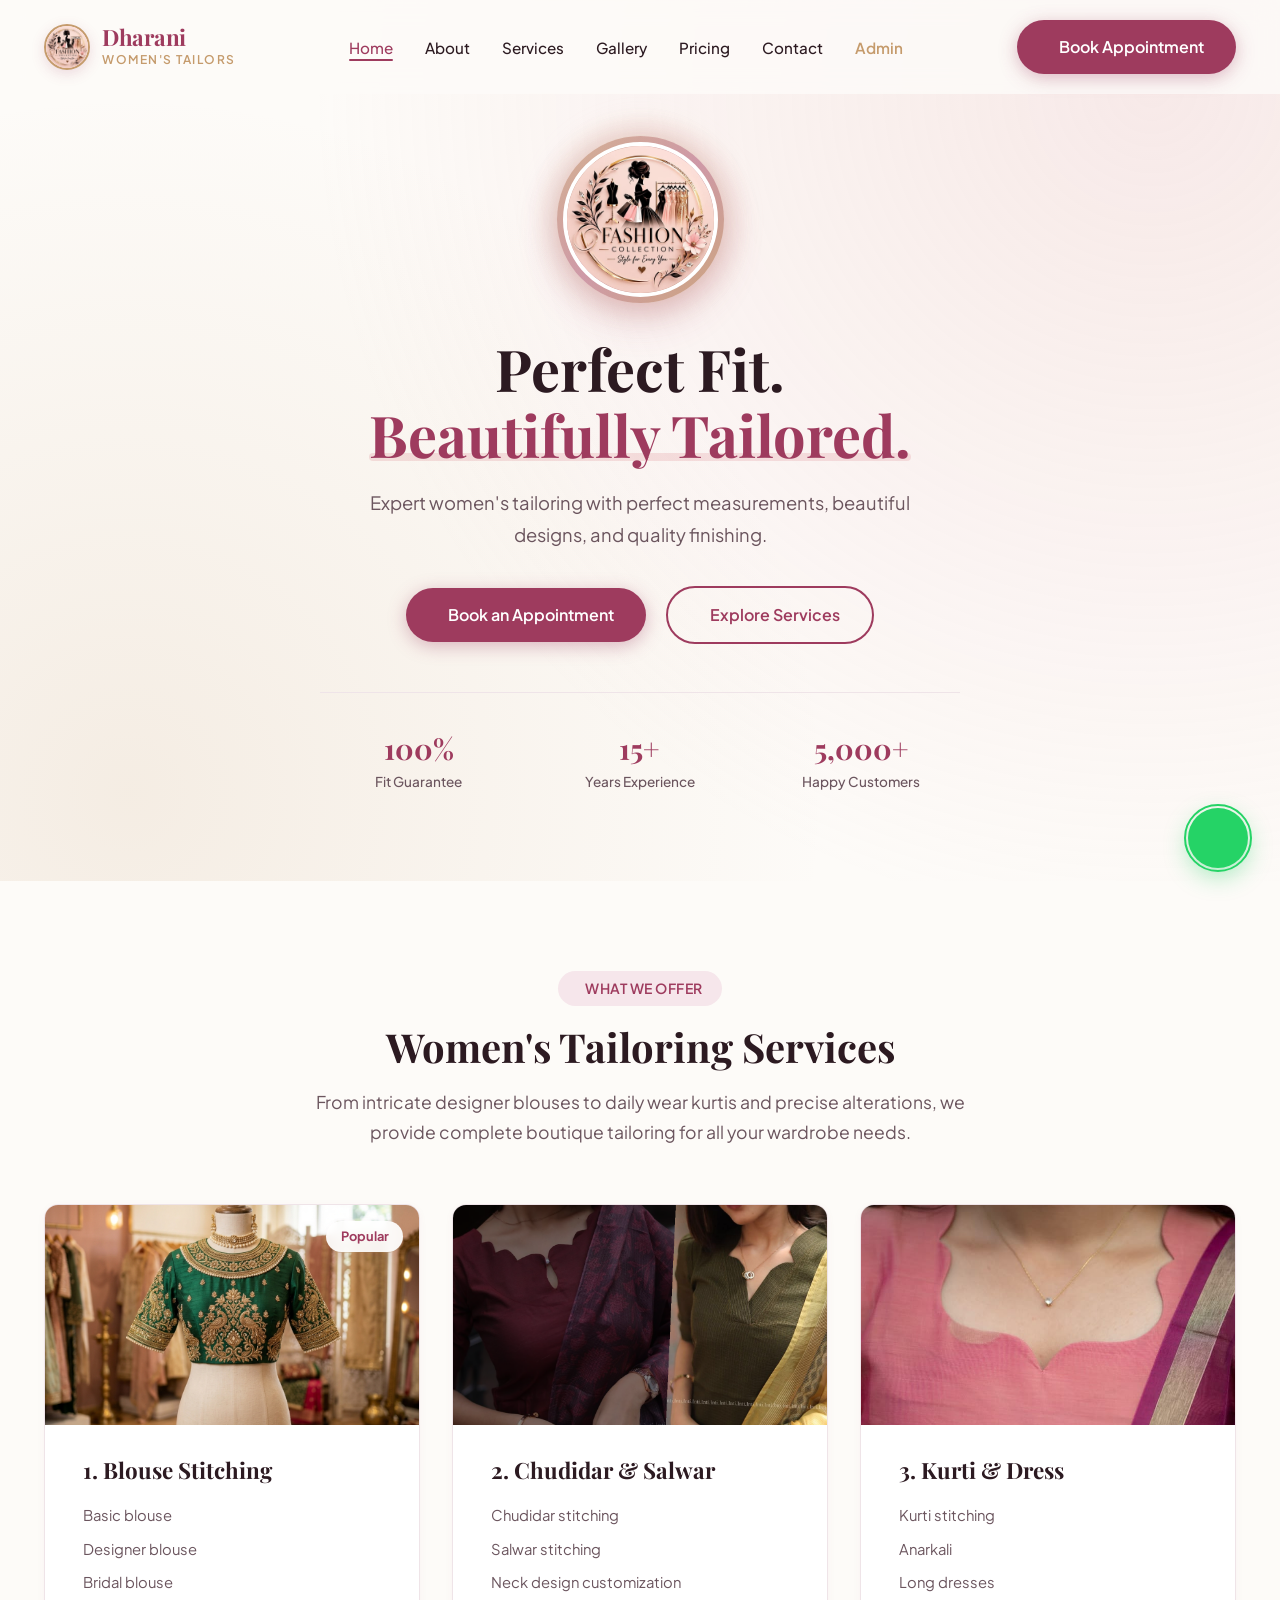
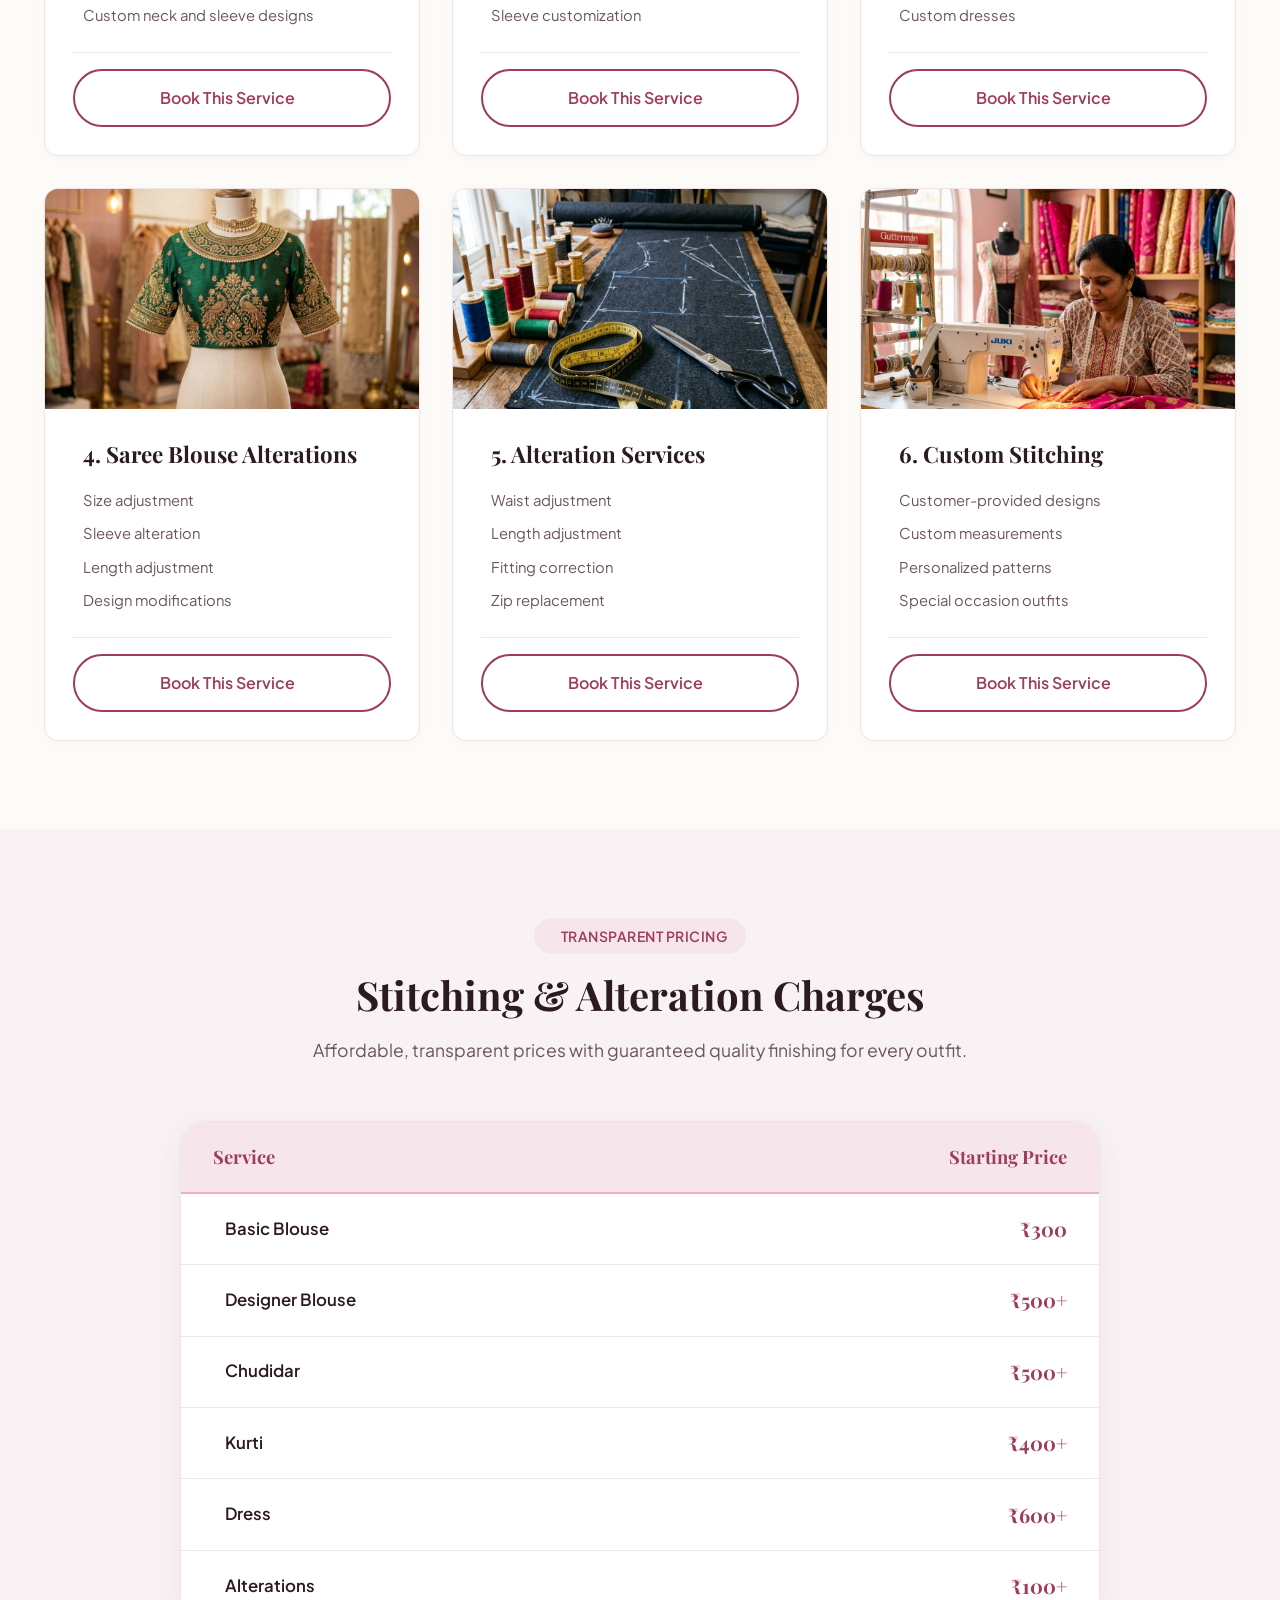
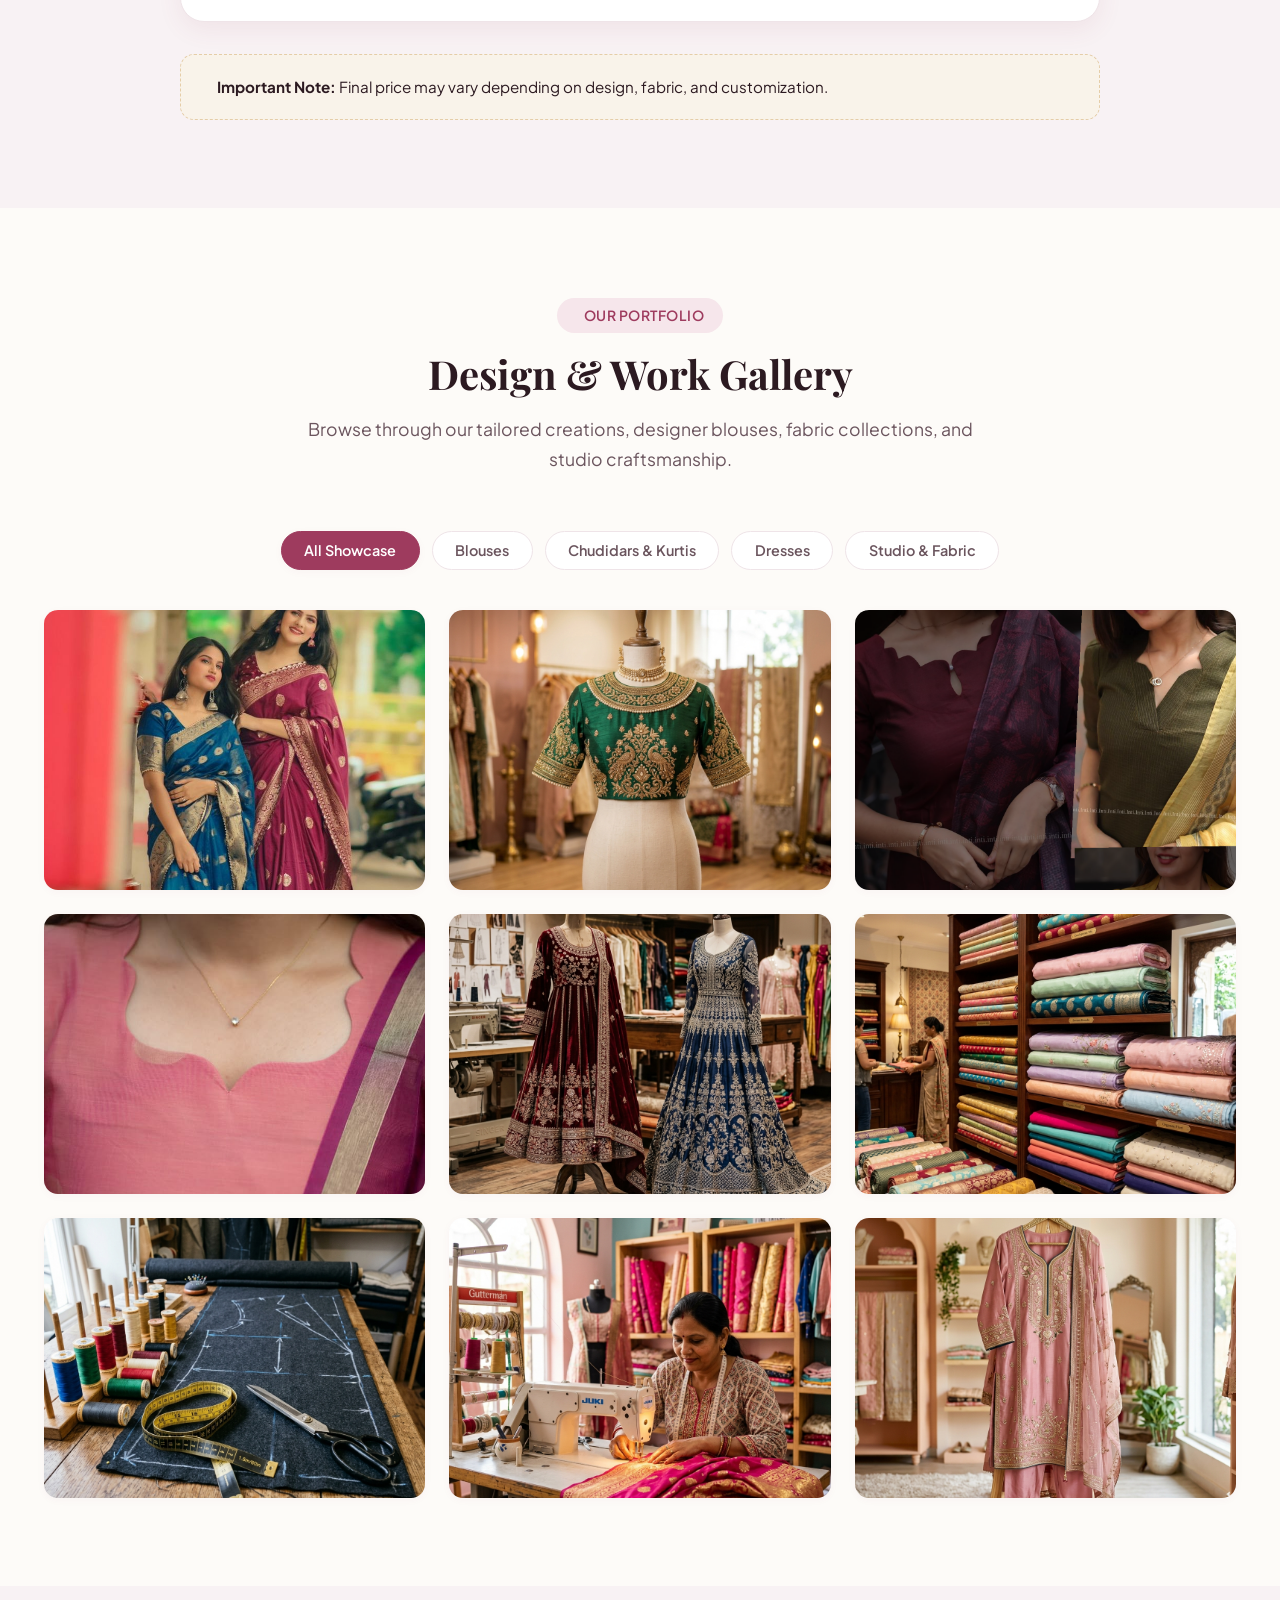
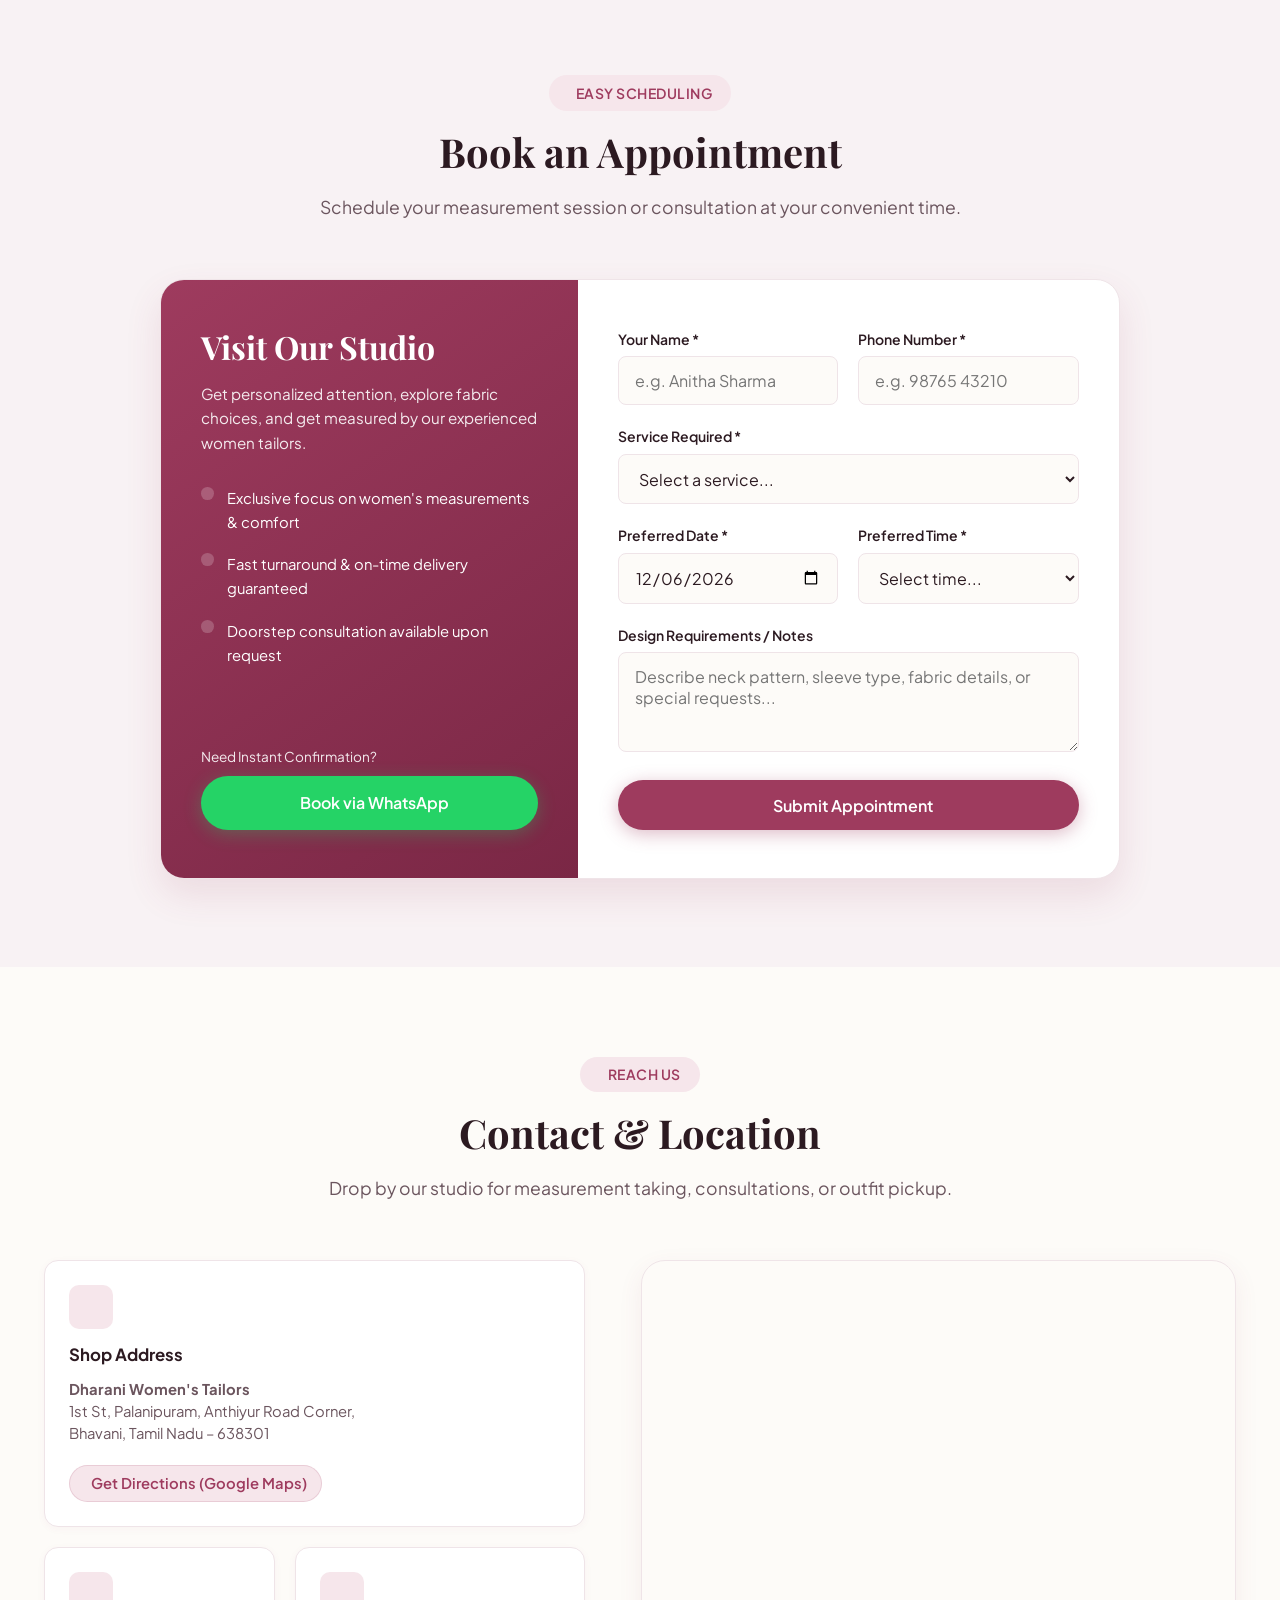
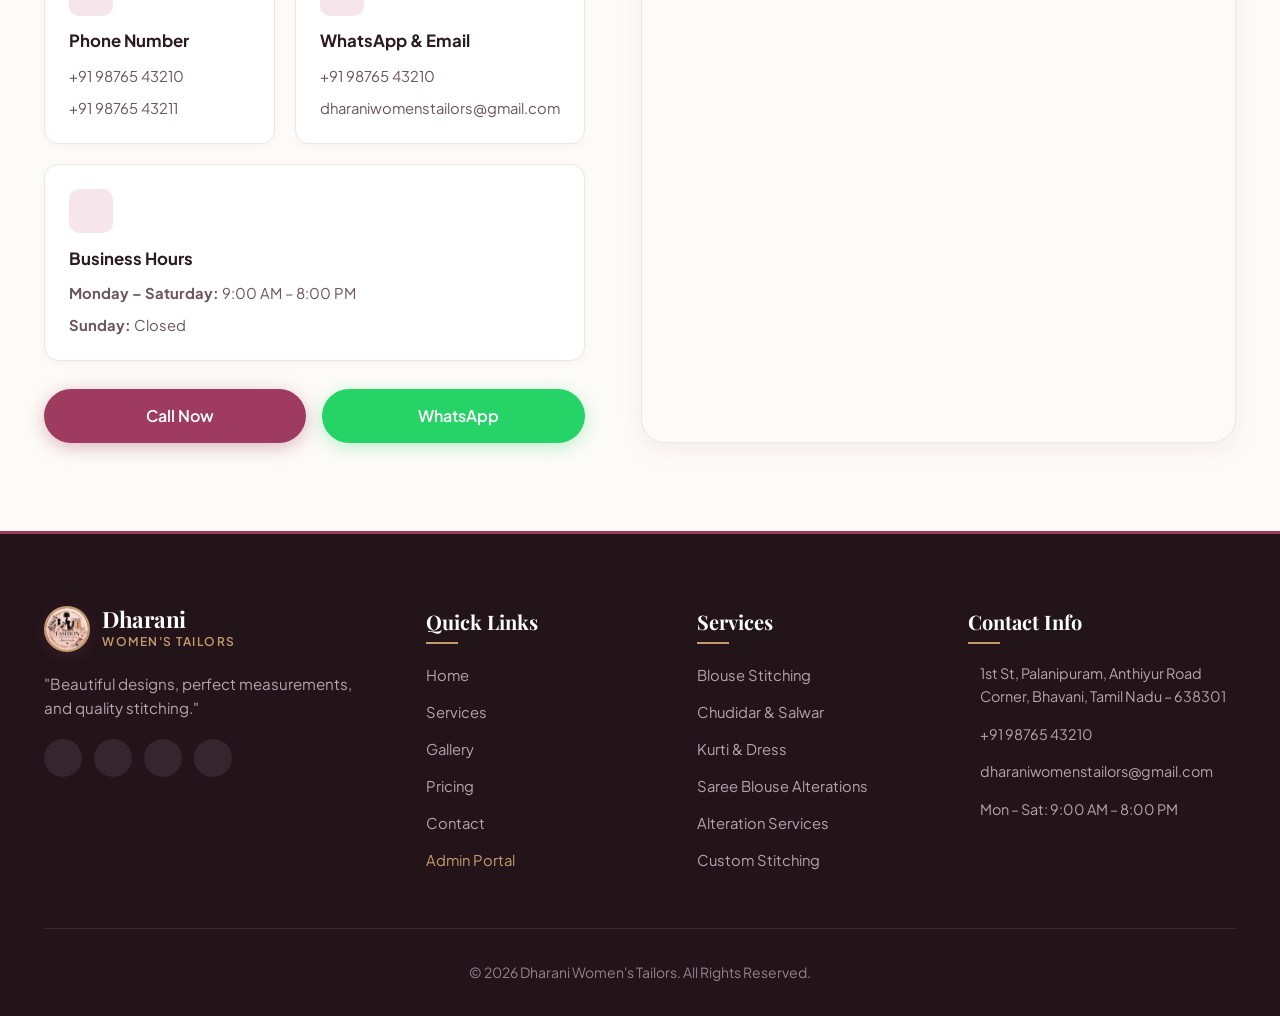
==== commit f9cd052e: "Fix mobile hamburger navigation" ====
--- a/index.html
+++ b/index.html
@@ -65,14 +65,15 @@
         </div>
       </a>
 
-      <nav>
+      <nav id="main-nav">
         <ul class="nav-menu" id="nav-menu">
           <li><a href="#home" class="nav-link active">Home</a></li>
+          <li><a href="#about" class="nav-link">About</a></li>
           <li><a href="#services" class="nav-link">Services</a></li>
           <li><a href="#gallery" class="nav-link">Gallery</a></li>
           <li><a href="#pricing" class="nav-link">Pricing</a></li>
           <li><a href="#contact" class="nav-link">Contact</a></li>
-          <li><a href="/admin" class="nav-link" target="_blank" style="color: var(--color-accent); font-weight: 600;"><i class="ri-shield-user-line"></i> Admin</a></li>
+          <li class="admin-nav-item"><a href="/admin" class="nav-link" target="_blank" style="color: var(--color-accent); font-weight: 600;"><i class="ri-shield-user-line"></i> Admin</a></li>
         </ul>
       </nav>
 
@@ -80,8 +81,10 @@
         <a href="#appointment" class="btn btn-primary">
           <i class="ri-calendar-check-line"></i> Book Appointment
         </a>
-        <button class="mobile-toggle" id="mobile-toggle" aria-label="Toggle navigation menu">
-          <i class="ri-menu-3-line"></i>
+        <button class="mobile-toggle" id="mobile-toggle" aria-label="Toggle navigation menu" aria-expanded="false">
+          <span class="hamburger-bar"></span>
+          <span class="hamburger-bar"></span>
+          <span class="hamburger-bar"></span>
         </button>
       </div>
     </div>
@@ -116,7 +119,7 @@
           </a>
         </div>
 
-        <div class="hero-stats">
+        <div class="hero-stats" id="about">
           <div class="stat-item">
             <h4>100%</h4>
             <p>Fit Guarantee</p>
--- a/styles.css
+++ b/styles.css
@@ -1586,25 +1586,151 @@
 }
 
 @media (max-width: 868px) {
-  .mobile-toggle { display: block; }
-  
+  .header {
+    position: fixed !important;
+    top: 0 !important;
+    left: 0 !important;
+    width: 100% !important;
+    height: 70px !important;
+    padding: 0 !important;
+    background-color: #ffffff !important;
+    backdrop-filter: none !important;
+    -webkit-backdrop-filter: none !important;
+    box-shadow: 0 2px 10px rgba(0, 0, 0, 0.08) !important;
+    z-index: 99999 !important;
+  }
+
+  .nav-container {
+    height: 100% !important;
+    display: flex !important;
+    align-items: center !important;
+    justify-content: space-between !important;
+  }
+
+  .mobile-toggle {
+    display: flex !important;
+    flex-direction: column !important;
+    justify-content: center !important;
+    align-items: center !important;
+    gap: 5px !important;
+    width: 44px !important;
+    height: 44px !important;
+    padding: 6px !important;
+    background: none !important;
+    border: none !important;
+    cursor: pointer !important;
+    z-index: 100000 !important;
+    -webkit-tap-highlight-color: transparent !important;
+  }
+
+  .hamburger-bar {
+    display: block !important;
+    width: 24px !important;
+    height: 2.5px !important;
+    background-color: var(--color-primary, #9E3B5E) !important;
+    border-radius: 2px !important;
+    transition: transform 0.25s ease, opacity 0.25s ease !important;
+  }
+
+  /* Hamburger to X transform when menu is open */
+  .mobile-toggle.active .hamburger-bar:nth-child(1),
+  .mobile-toggle[aria-expanded="true"] .hamburger-bar:nth-child(1) {
+    transform: translateY(7.5px) rotate(45deg) !important;
+  }
+
+  .mobile-toggle.active .hamburger-bar:nth-child(2),
+  .mobile-toggle[aria-expanded="true"] .hamburger-bar:nth-child(2) {
+    opacity: 0 !important;
+    transform: scaleX(0) !important;
+  }
+
+  .mobile-toggle.active .hamburger-bar:nth-child(3),
+  .mobile-toggle[aria-expanded="true"] .hamburger-bar:nth-child(3) {
+    transform: translateY(-7.5px) rotate(-45deg) !important;
+  }
+
+  /* Mobile Navigation Container */
+  #main-nav {
+    display: none !important;
+    position: fixed !important;
+    top: 70px !important;
+    left: 0 !important;
+    right: 0 !important;
+    width: 100vw !important;
+    max-width: 100% !important;
+    background-color: #ffffff !important;
+    box-shadow: 0 16px 32px rgba(0, 0, 0, 0.15) !important;
+    border-top: 1px solid rgba(0, 0, 0, 0.06) !important;
+    border-bottom: 3px solid var(--color-primary, #9E3B5E) !important;
+    z-index: 99998 !important;
+    max-height: calc(100vh - 70px) !important;
+    overflow-y: auto !important;
+    -webkit-overflow-scrolling: touch !important;
+  }
+
+  #main-nav.active,
+  header.menu-open #main-nav,
+  .nav-menu.active {
+    display: block !important;
+    visibility: visible !important;
+    opacity: 1 !important;
+  }
+
   .nav-menu {
-    position: fixed;
-    top: 0;
-    right: -100%;
-    width: 280px;
-    height: 100vh;
-    background-color: var(--color-bg-surface);
-    flex-direction: column;
-    align-items: flex-start;
-    padding: 6rem 2rem 2rem 2rem;
-    box-shadow: -8px 0 24px rgba(0,0,0,0.15);
-    transition: right 0.4s ease;
-    gap: 1.5rem;
+    display: flex !important;
+    flex-direction: column !important;
+    align-items: stretch !important;
+    width: 100% !important;
+    padding: 0.75rem 1.5rem 1.5rem 1.5rem !important;
+    margin: 0 !important;
+    gap: 0 !important;
+    list-style: none !important;
+    background-color: #ffffff !important;
   }
-  
-  .nav-menu.active { right: 0; }
-  .nav-actions .btn { display: none; }
+
+  .nav-menu li {
+    width: 100% !important;
+    list-style: none !important;
+    border-bottom: 1px solid rgba(0, 0, 0, 0.06) !important;
+  }
+
+  .nav-menu li:last-child {
+    border-bottom: none !important;
+  }
+
+  .nav-menu .nav-link {
+    display: flex !important;
+    align-items: center !important;
+    gap: 0.5rem !important;
+    width: 100% !important;
+    padding: 0.95rem 0.75rem !important;
+    font-size: 1.05rem !important;
+    font-weight: 500 !important;
+    color: var(--color-text-main, #2D3142) !important;
+    text-decoration: none !important;
+    border-radius: var(--radius-sm, 6px) !important;
+    transition: background-color var(--transition-fast, 0.2s), color var(--transition-fast, 0.2s), padding-left var(--transition-fast, 0.2s) !important;
+    cursor: pointer !important;
+    -webkit-tap-highlight-color: transparent !important;
+  }
+
+  .nav-menu .nav-link:hover,
+  .nav-menu .nav-link.active {
+    background-color: rgba(158, 59, 94, 0.08) !important;
+    color: var(--color-primary, #9E3B5E) !important;
+    font-weight: 600 !important;
+    padding-left: 1.15rem !important;
+  }
+
+  .nav-menu .nav-link::after {
+    display: none !important;
+  }
+
+  .admin-nav-item {
+    display: none !important;
+  }
+
+  .nav-actions .btn { display: none !important; }
   
   .hero-grid { grid-template-columns: 1fr; gap: 2.5rem; }
   .hero-image-frame img { height: 100%; }
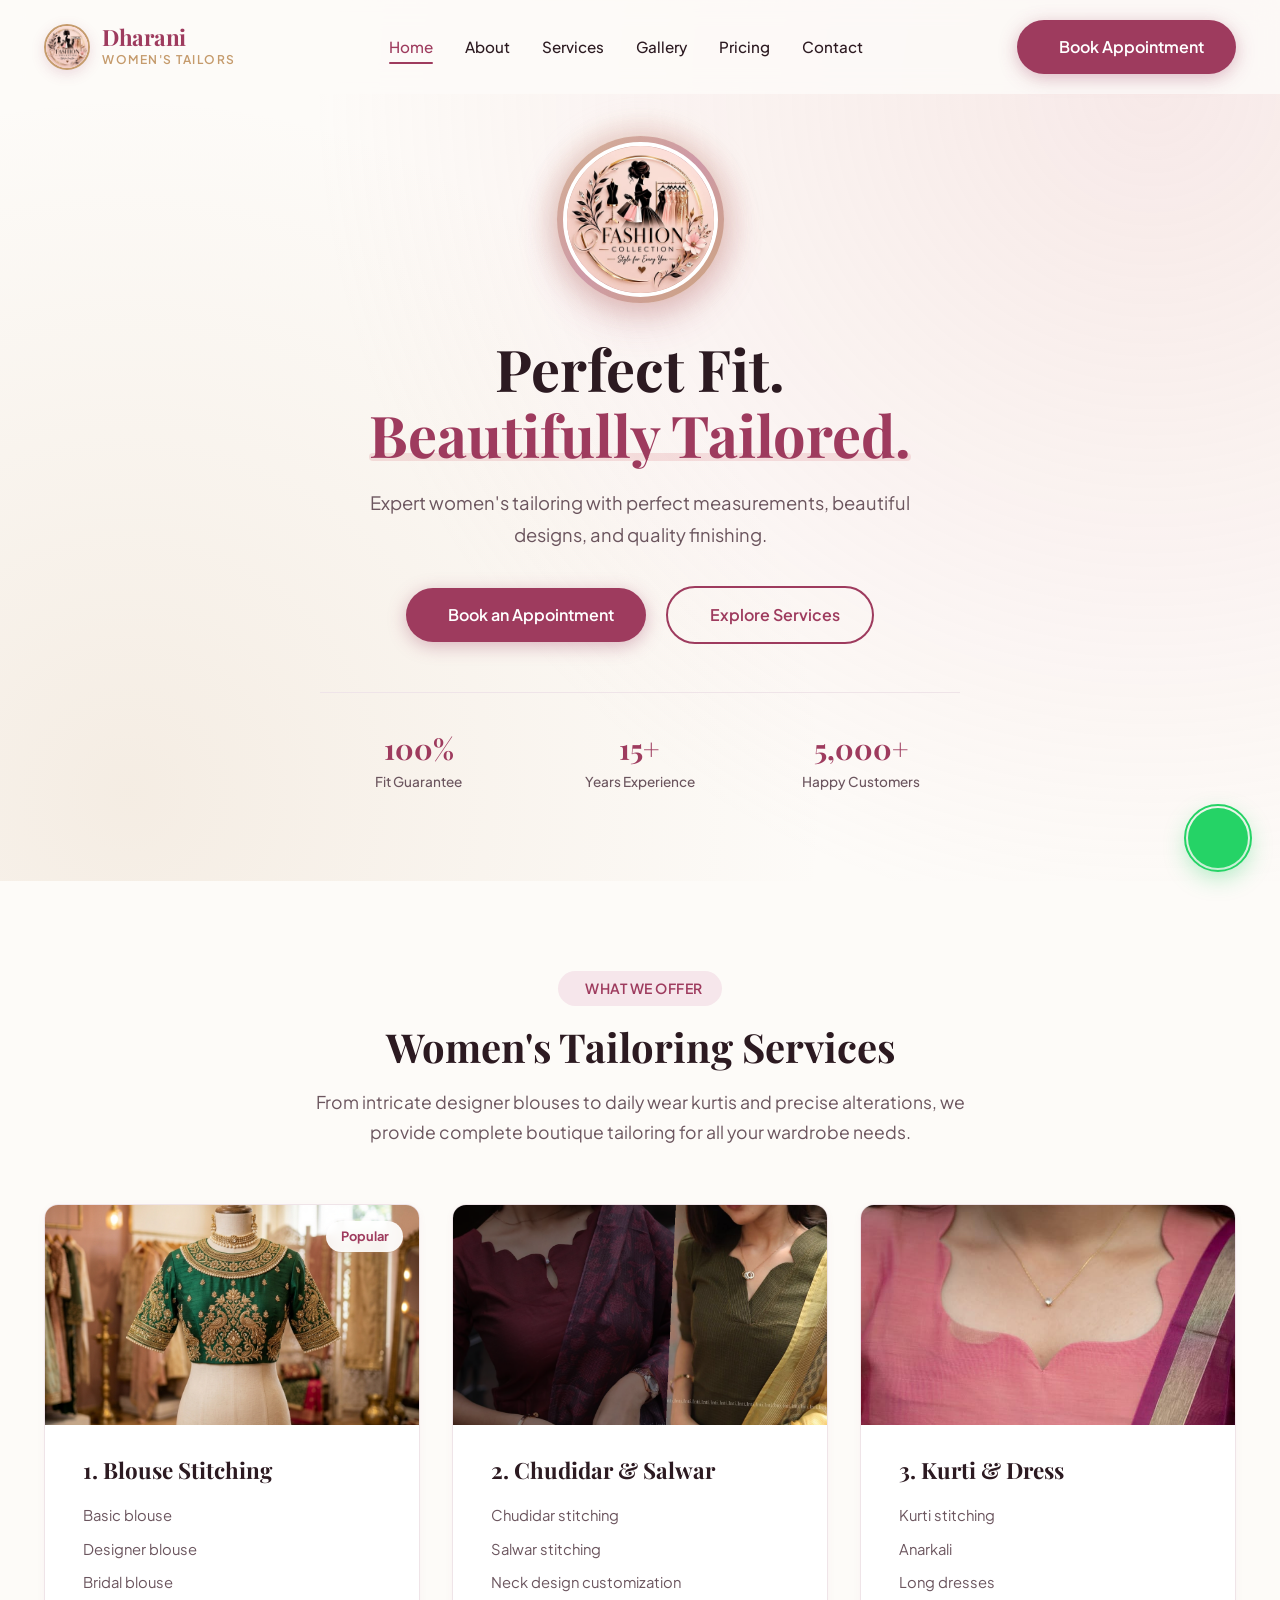
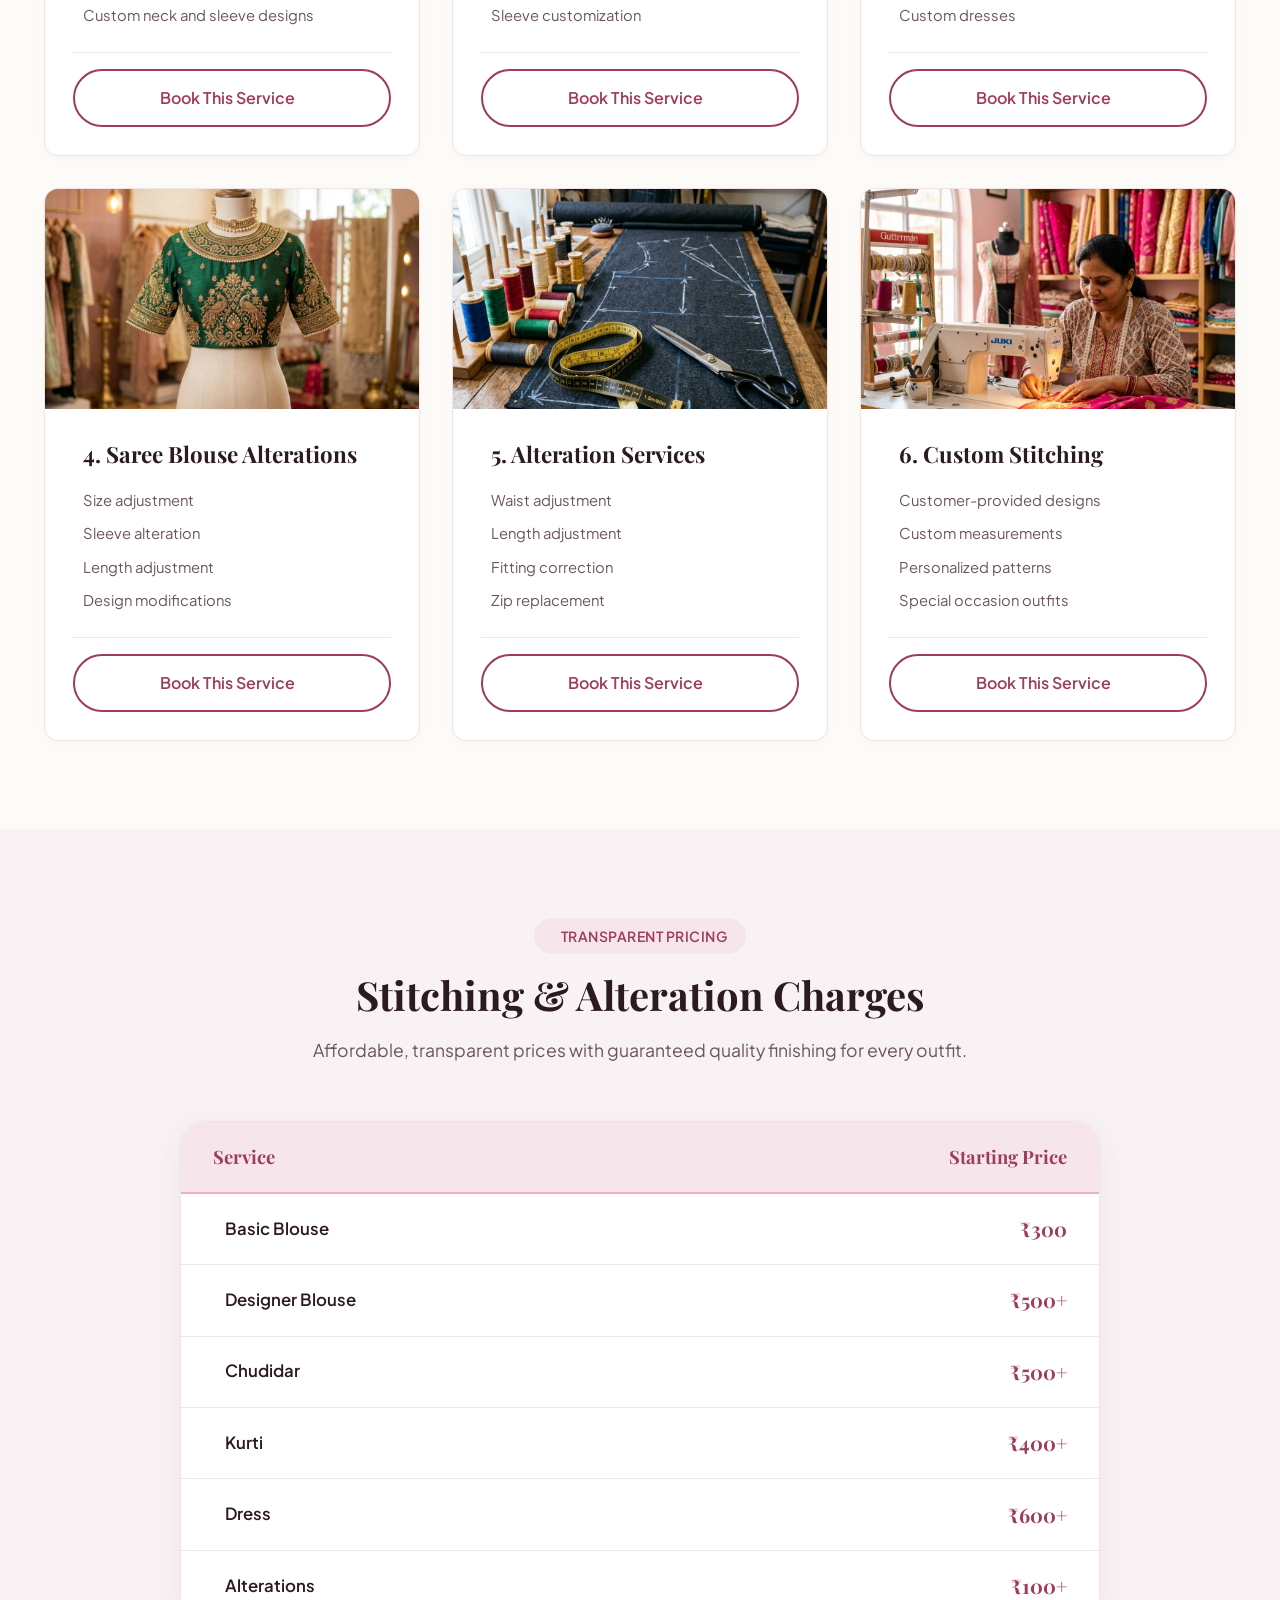
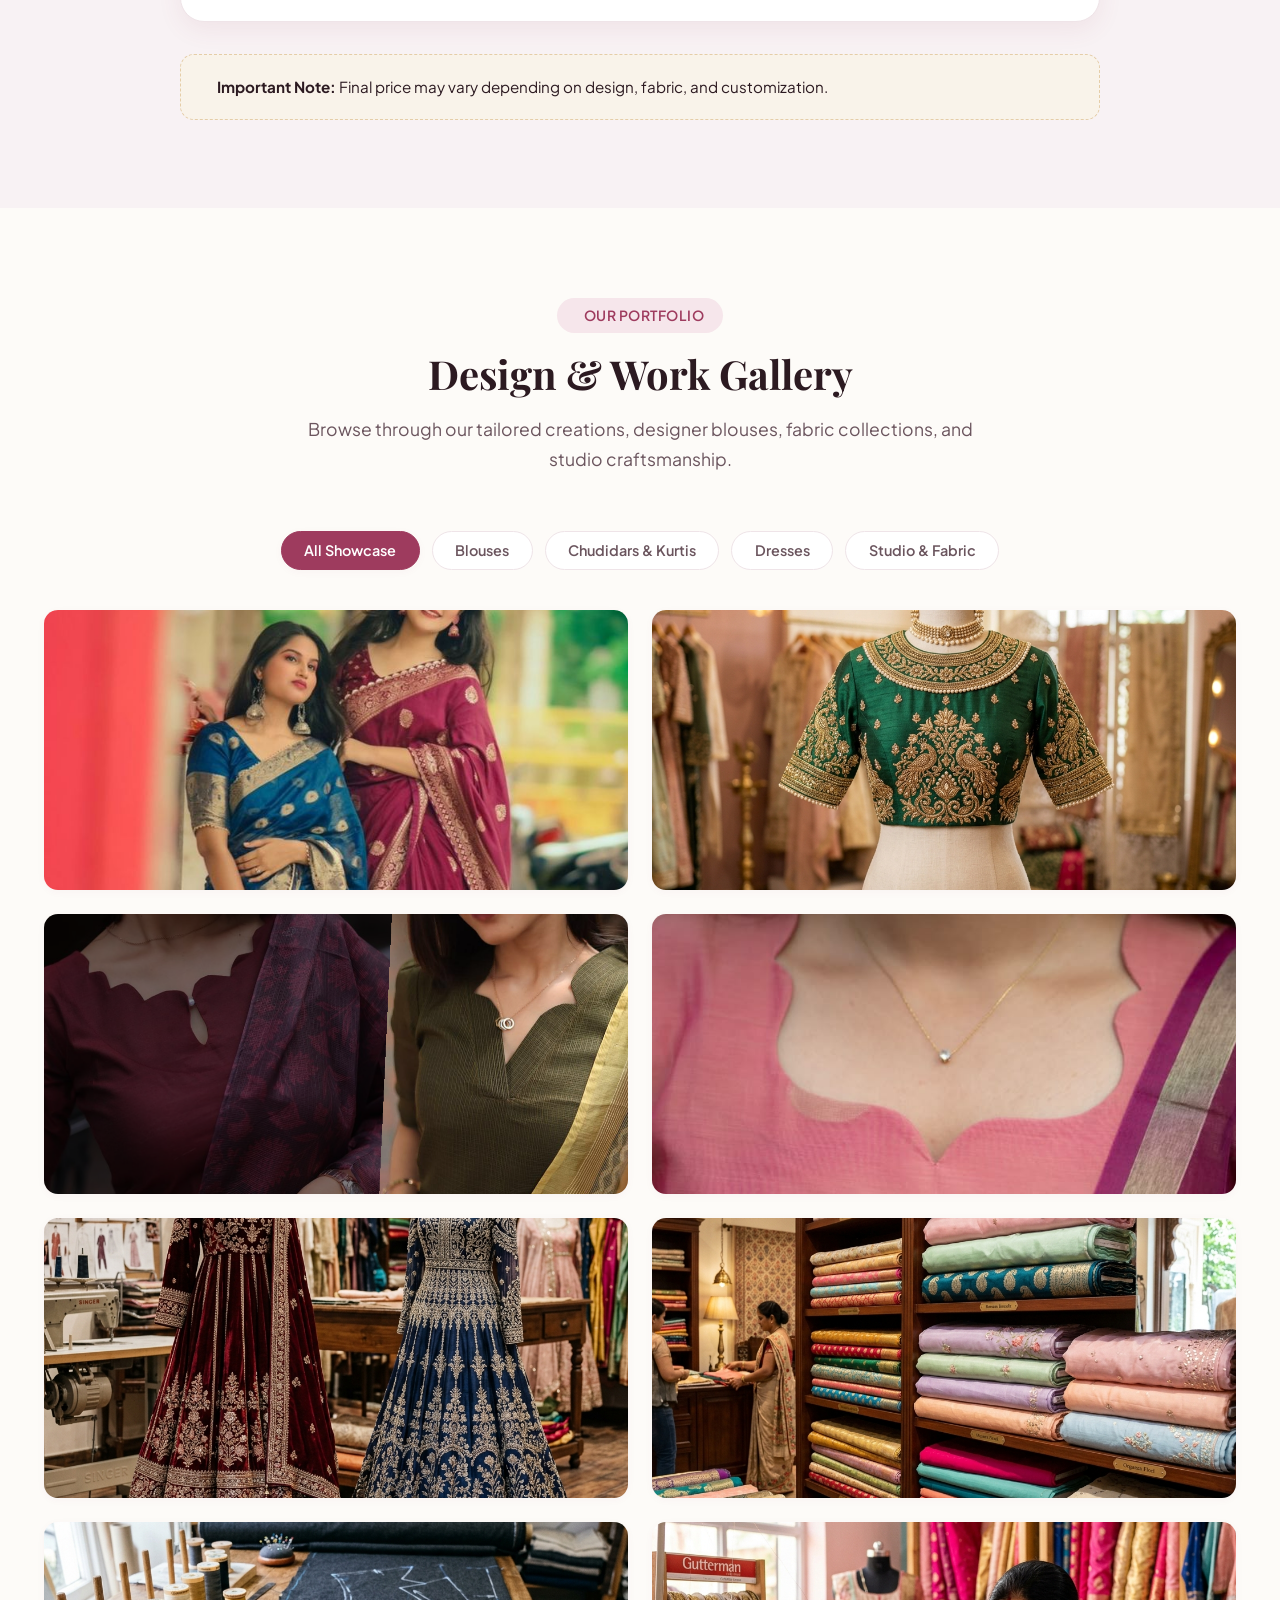
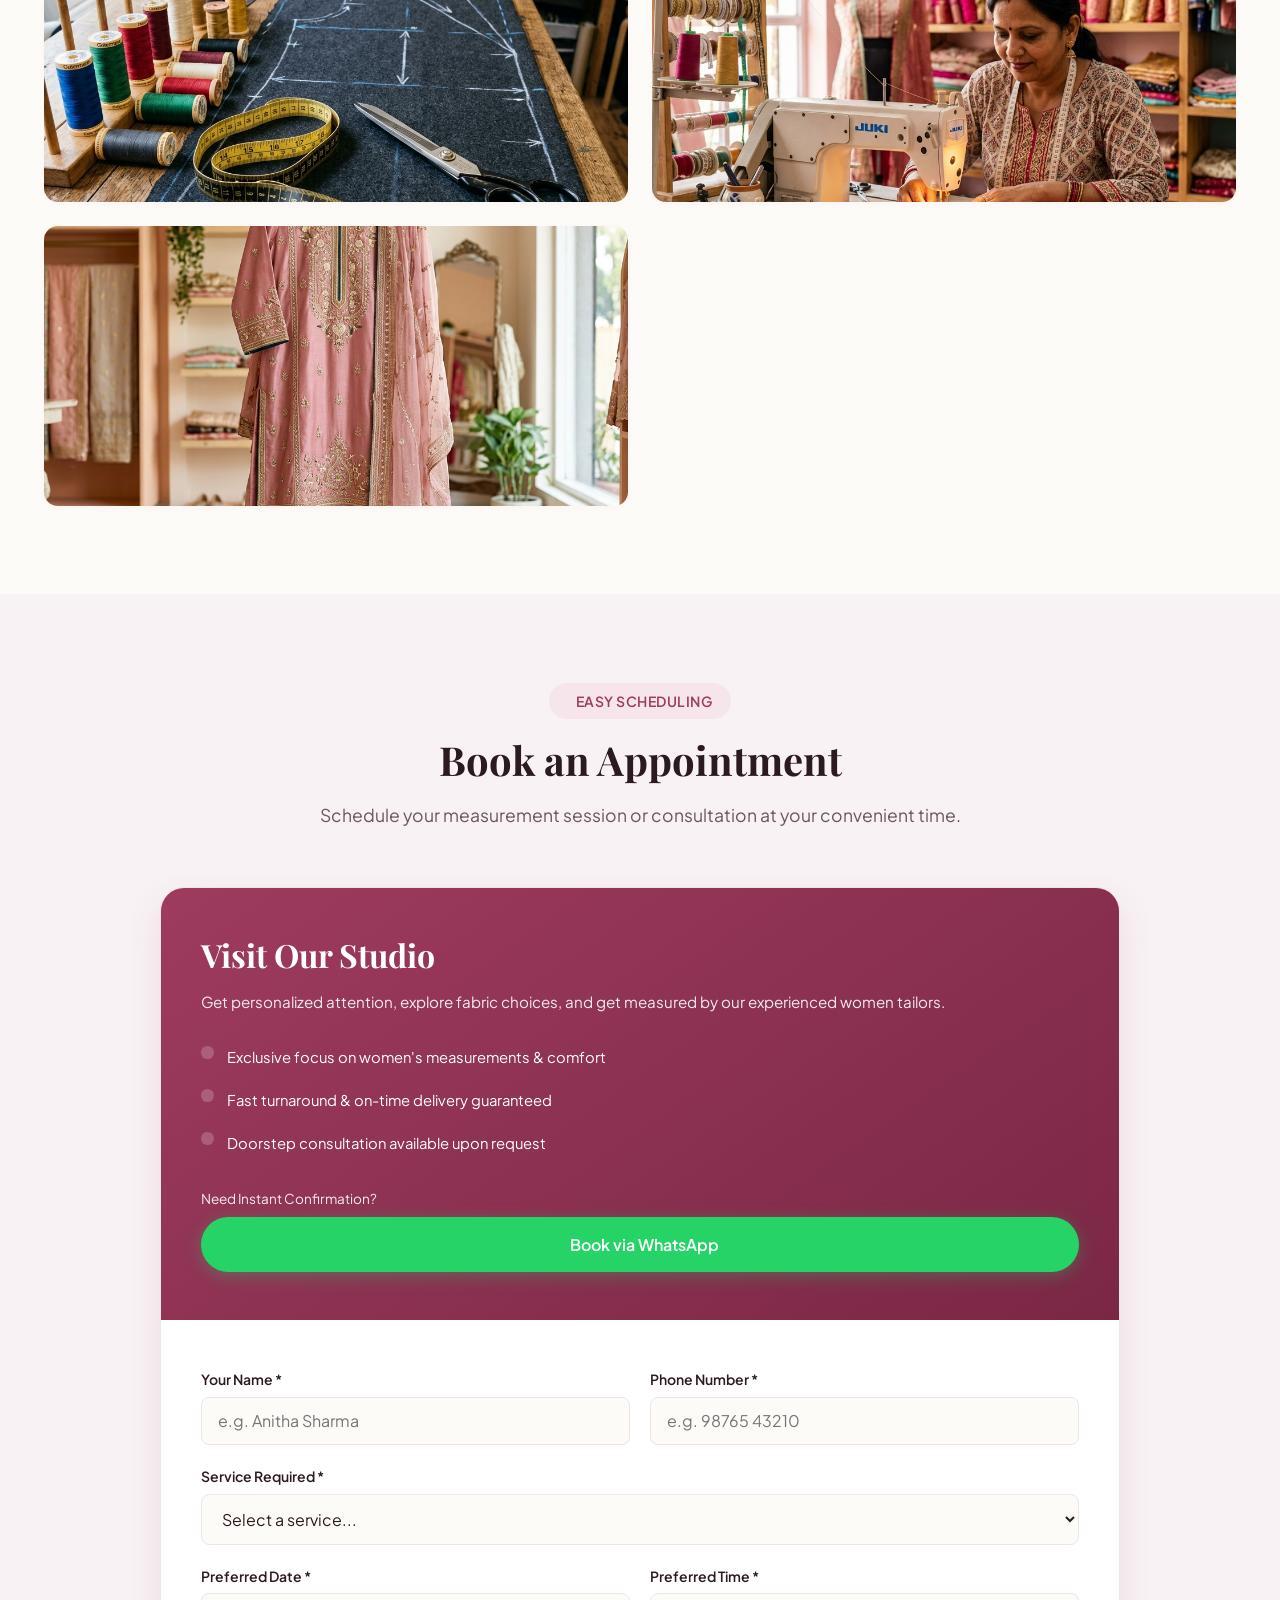
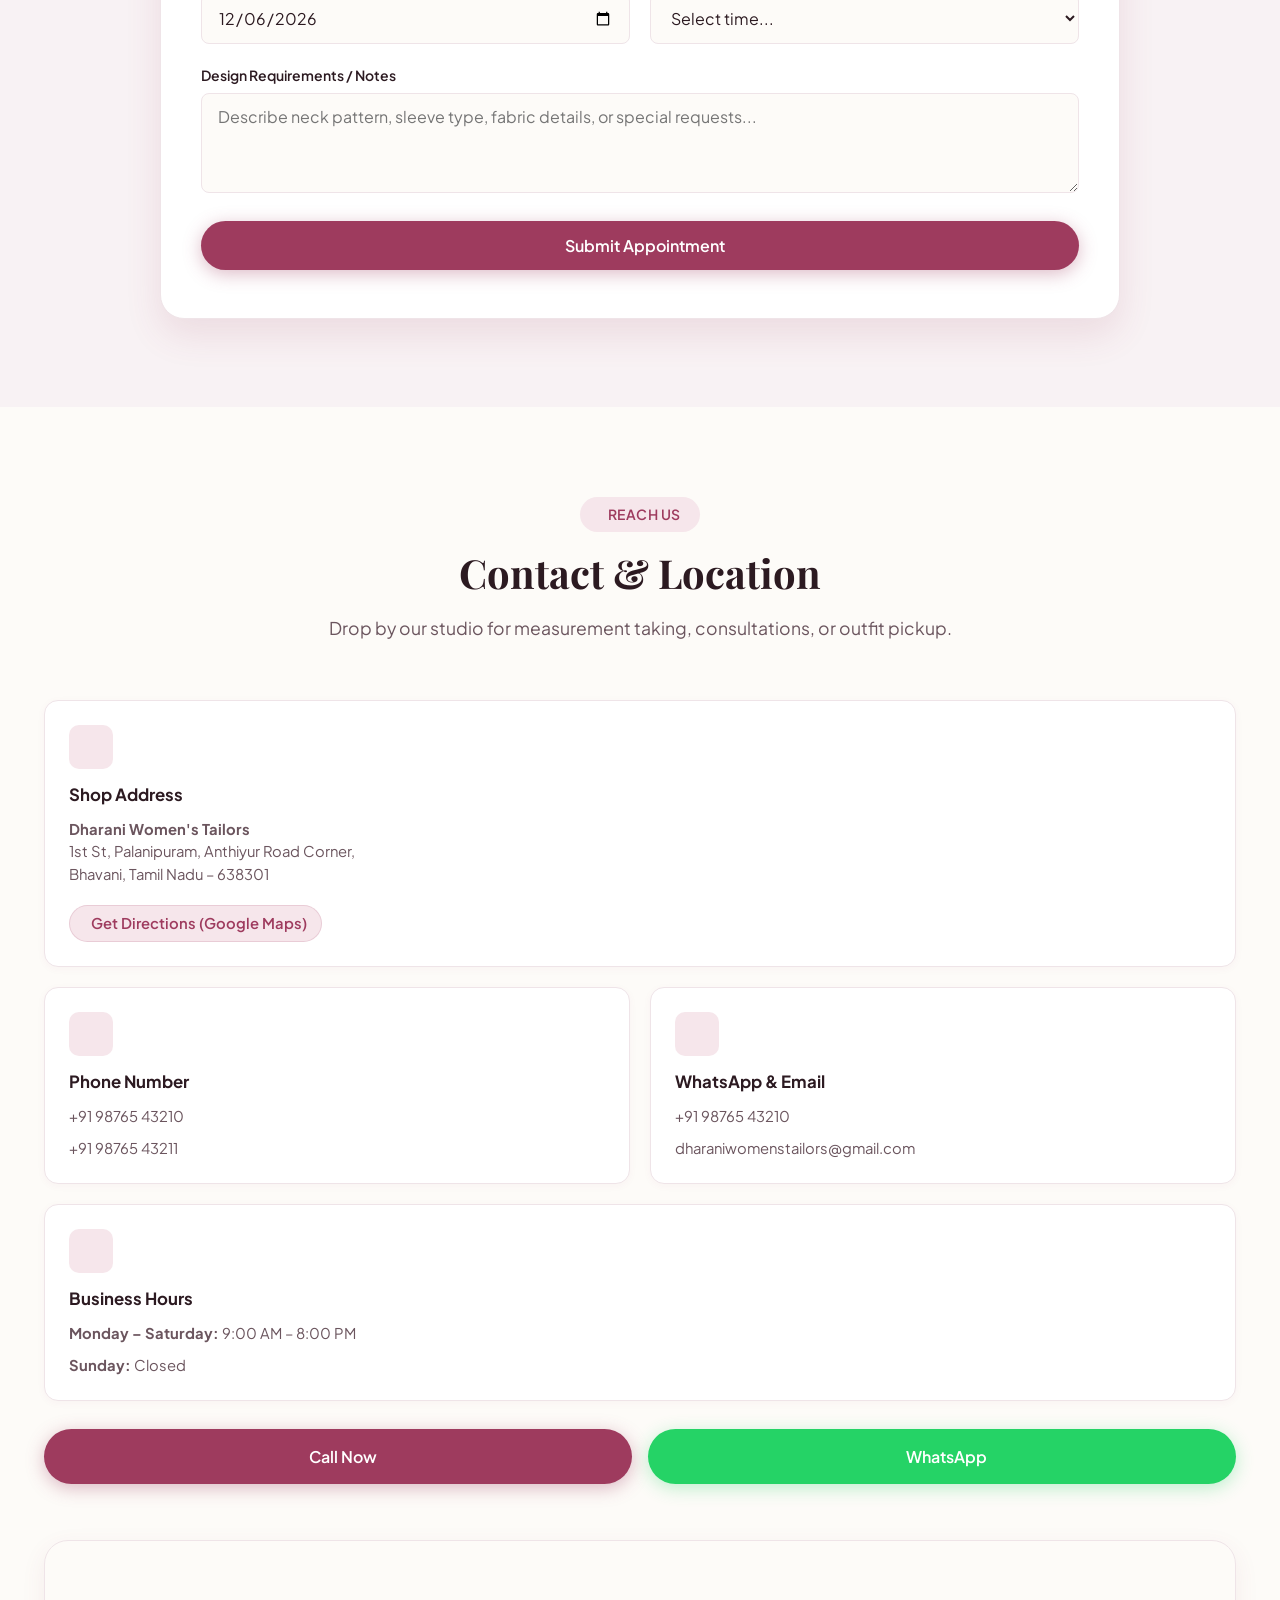
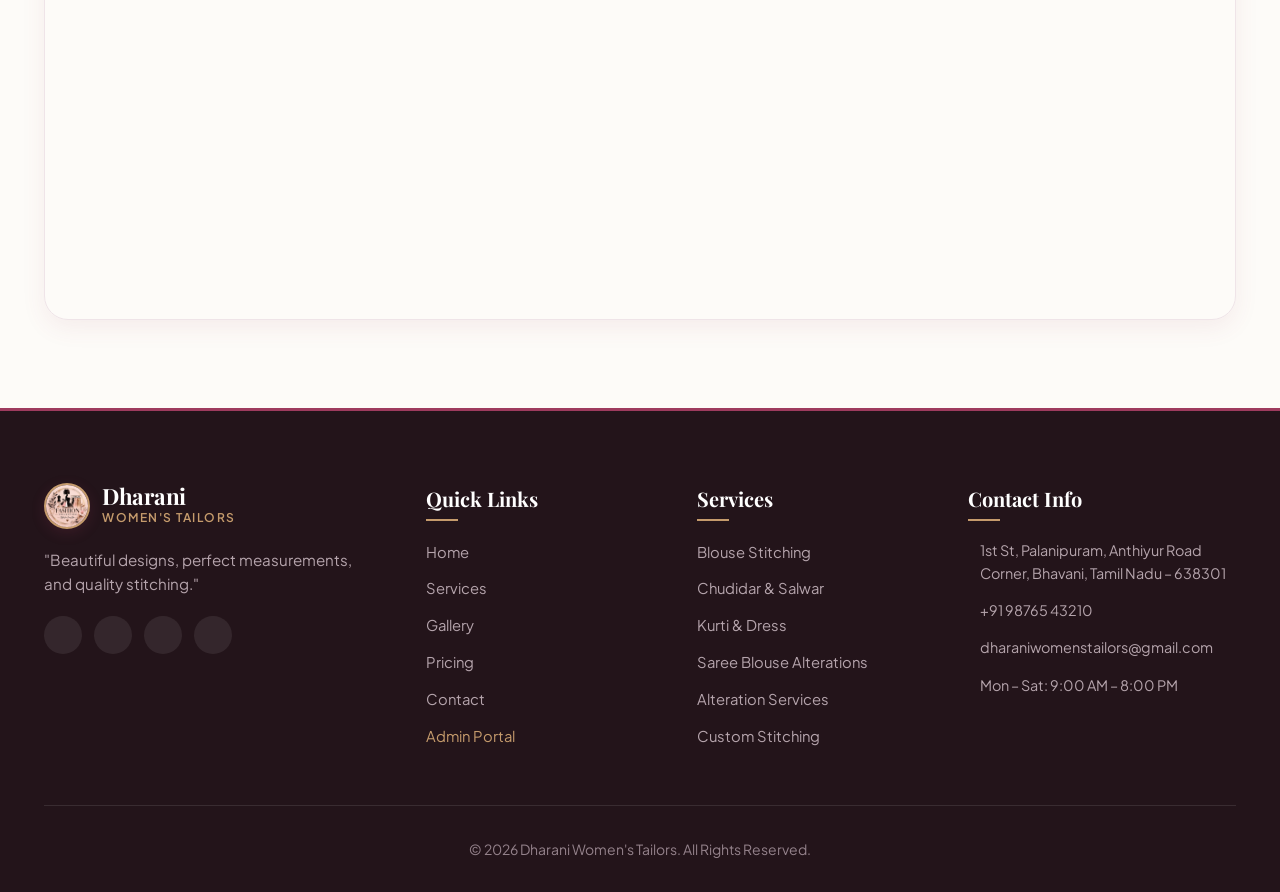
==== commit 8970a246: "Update Dharani Tailor website" ====
--- a/index.html
+++ b/index.html
@@ -67,13 +67,12 @@
 
       <nav id="main-nav">
         <ul class="nav-menu" id="nav-menu">
-          <li><a href="#home" class="nav-link active">Home</a></li>
-          <li><a href="#about" class="nav-link">About</a></li>
-          <li><a href="#services" class="nav-link">Services</a></li>
-          <li><a href="#gallery" class="nav-link">Gallery</a></li>
-          <li><a href="#pricing" class="nav-link">Pricing</a></li>
-          <li><a href="#contact" class="nav-link">Contact</a></li>
-          <li class="admin-nav-item"><a href="/admin" class="nav-link" target="_blank" style="color: var(--color-accent); font-weight: 600;"><i class="ri-shield-user-line"></i> Admin</a></li>
+          <li><a href="#home" class="nav-link active" onclick="closeMobileNav()">Home</a></li>
+          <li><a href="#about" class="nav-link" onclick="closeMobileNav()">About</a></li>
+          <li><a href="#services" class="nav-link" onclick="closeMobileNav()">Services</a></li>
+          <li><a href="#gallery" class="nav-link" onclick="closeMobileNav()">Gallery</a></li>
+          <li><a href="#pricing" class="nav-link" onclick="closeMobileNav()">Pricing</a></li>
+          <li><a href="#contact" class="nav-link" onclick="closeMobileNav()">Contact</a></li>
         </ul>
       </nav>
 
@@ -81,7 +80,7 @@
         <a href="#appointment" class="btn btn-primary">
           <i class="ri-calendar-check-line"></i> Book Appointment
         </a>
-        <button class="mobile-toggle" id="mobile-toggle" aria-label="Toggle navigation menu" aria-expanded="false">
+        <button type="button" class="mobile-toggle" id="mobile-toggle" aria-label="Toggle navigation menu" aria-expanded="false" onclick="toggleMobileNav(event)">
           <span class="hamburger-bar"></span>
           <span class="hamburger-bar"></span>
           <span class="hamburger-bar"></span>
@@ -826,5 +825,85 @@
 
   <!-- JavaScript File -->
   <script src="script.js"></script>
+
+  <!-- Inline Fail-Safe Mobile Navigation Handler for Android WebView & Mobile Browsers -->
+  <script>
+    function toggleMobileNav(e) {
+      if (e) {
+        if (e.preventDefault) e.preventDefault();
+        if (e.stopPropagation) e.stopPropagation();
+      }
+      var toggle = document.getElementById('mobile-toggle');
+      if (!toggle) return;
+
+      var isOpen = toggle.getAttribute('aria-expanded') === 'true' || toggle.classList.contains('active');
+      if (isOpen) {
+        closeMobileNav();
+      } else {
+        openMobileNav();
+      }
+    }
+
+    function openMobileNav() {
+      var toggle = document.getElementById('mobile-toggle');
+      var mainNav = document.getElementById('main-nav');
+      var header = document.getElementById('header');
+
+      if (toggle) {
+        toggle.classList.add('active');
+        toggle.setAttribute('aria-expanded', 'true');
+      }
+      if (mainNav) {
+        mainNav.classList.add('active');
+      }
+      if (header) {
+        header.classList.add('nav-open');
+      }
+    }
+
+    function closeMobileNav() {
+      var toggle = document.getElementById('mobile-toggle');
+      var mainNav = document.getElementById('main-nav');
+      var header = document.getElementById('header');
+
+      if (toggle) {
+        toggle.classList.remove('active');
+        toggle.setAttribute('aria-expanded', 'false');
+      }
+      if (mainNav) {
+        mainNav.classList.remove('active');
+      }
+      if (header) {
+        header.classList.remove('nav-open');
+      }
+    }
+
+    // Ensure no stale inline styles
+    var initialNav = document.getElementById('main-nav');
+    if (initialNav) initialNav.style.removeProperty('display');
+
+    document.addEventListener('click', function(e) {
+      var toggle = document.getElementById('mobile-toggle');
+      var mainNav = document.getElementById('main-nav');
+      var header = document.getElementById('header');
+      if (toggle && toggle.getAttribute('aria-expanded') === 'true') {
+        var inHeader = header && header.contains(e.target);
+        var inNav = mainNav && mainNav.contains(e.target);
+        if (!inHeader && !inNav) {
+          closeMobileNav();
+        }
+      }
+    });
+
+    document.addEventListener('keydown', function(e) {
+      if (e.key === 'Escape') closeMobileNav();
+    });
+
+    window.addEventListener('resize', function() {
+      if (window.innerWidth > 868) {
+        closeMobileNav();
+      }
+    });
+  </script>
 </body>
 </html>
--- a/styles.css
+++ b/styles.css
@@ -1585,6 +1585,70 @@
   .footer-grid { grid-template-columns: repeat(2, 1fr); }
 }
 
+/* --- Explicit Desktop Navigation Media Query (>868px) --- */
+@media (min-width: 869px) {
+  #main-nav {
+    display: block !important;
+    position: static !important;
+    width: auto !important;
+    height: auto !important;
+    background: transparent !important;
+    box-shadow: none !important;
+    border: none !important;
+    visibility: visible !important;
+    opacity: 1 !important;
+    max-height: none !important;
+    overflow: visible !important;
+  }
+
+  .nav-menu {
+    display: flex !important;
+    flex-direction: row !important;
+    align-items: center !important;
+    gap: 2rem !important;
+    list-style: none !important;
+    padding: 0 !important;
+    margin: 0 !important;
+    background: transparent !important;
+  }
+
+  .nav-menu li {
+    width: auto !important;
+    border: none !important;
+    list-style: none !important;
+  }
+
+  .nav-menu .nav-link {
+    display: inline-block !important;
+    padding: 0.3rem 0 !important;
+    font-size: 0.95rem !important;
+    font-weight: 500 !important;
+    color: var(--color-text-main) !important;
+    background: transparent !important;
+    border-radius: 0 !important;
+  }
+
+  .nav-menu .nav-link:hover,
+  .nav-menu .nav-link.active {
+    color: var(--color-primary) !important;
+    background: transparent !important;
+    padding-left: 0 !important;
+  }
+
+  .nav-menu .nav-link::after {
+    display: block !important;
+  }
+
+  .mobile-toggle {
+    display: none !important;
+  }
+
+  .nav-actions .btn {
+    display: inline-flex !important;
+  }
+}
+
+/* --- Mobile Navigation Media Query (<=868px) --- */
 @media (max-width: 868px) {
   .header {
     position: fixed !important;
@@ -1607,8 +1671,13 @@
     justify-content: space-between !important;
   }
 
+  .nav-actions .btn {
+    display: none !important;
+  }
+
   .mobile-toggle {
     display: flex !important;
+    position: relative !important;
     flex-direction: column !important;
     justify-content: center !important;
     align-items: center !important;
@@ -1620,6 +1689,8 @@
     border: none !important;
     cursor: pointer !important;
     z-index: 100000 !important;
+    pointer-events: auto !important;
+    touch-action: manipulation !important;
     -webkit-tap-highlight-color: transparent !important;
   }
 
@@ -1629,21 +1700,25 @@
     height: 2.5px !important;
     background-color: var(--color-primary, #9E3B5E) !important;
     border-radius: 2px !important;
+    pointer-events: none !important;
     transition: transform 0.25s ease, opacity 0.25s ease !important;
   }
 
   /* Hamburger to X transform when menu is open */
+  header.nav-open .mobile-toggle .hamburger-bar:nth-child(1),
   .mobile-toggle.active .hamburger-bar:nth-child(1),
   .mobile-toggle[aria-expanded="true"] .hamburger-bar:nth-child(1) {
     transform: translateY(7.5px) rotate(45deg) !important;
   }
 
+  header.nav-open .mobile-toggle .hamburger-bar:nth-child(2),
   .mobile-toggle.active .hamburger-bar:nth-child(2),
   .mobile-toggle[aria-expanded="true"] .hamburger-bar:nth-child(2) {
     opacity: 0 !important;
     transform: scaleX(0) !important;
   }
 
+  header.nav-open .mobile-toggle .hamburger-bar:nth-child(3),
   .mobile-toggle.active .hamburger-bar:nth-child(3),
   .mobile-toggle[aria-expanded="true"] .hamburger-bar:nth-child(3) {
     transform: translateY(-7.5px) rotate(-45deg) !important;
@@ -1668,9 +1743,8 @@
     -webkit-overflow-scrolling: touch !important;
   }
 
-  #main-nav.active,
-  header.menu-open #main-nav,
-  .nav-menu.active {
+  header.nav-open #main-nav,
+  #main-nav.active {
     display: block !important;
     visibility: visible !important;
     opacity: 1 !important;
@@ -1729,8 +1803,7 @@
   .admin-nav-item {
     display: none !important;
   }
-
-  .nav-actions .btn { display: none !important; }
+}
   
   .hero-grid { grid-template-columns: 1fr; gap: 2.5rem; }
   .hero-image-frame img { height: 100%; }
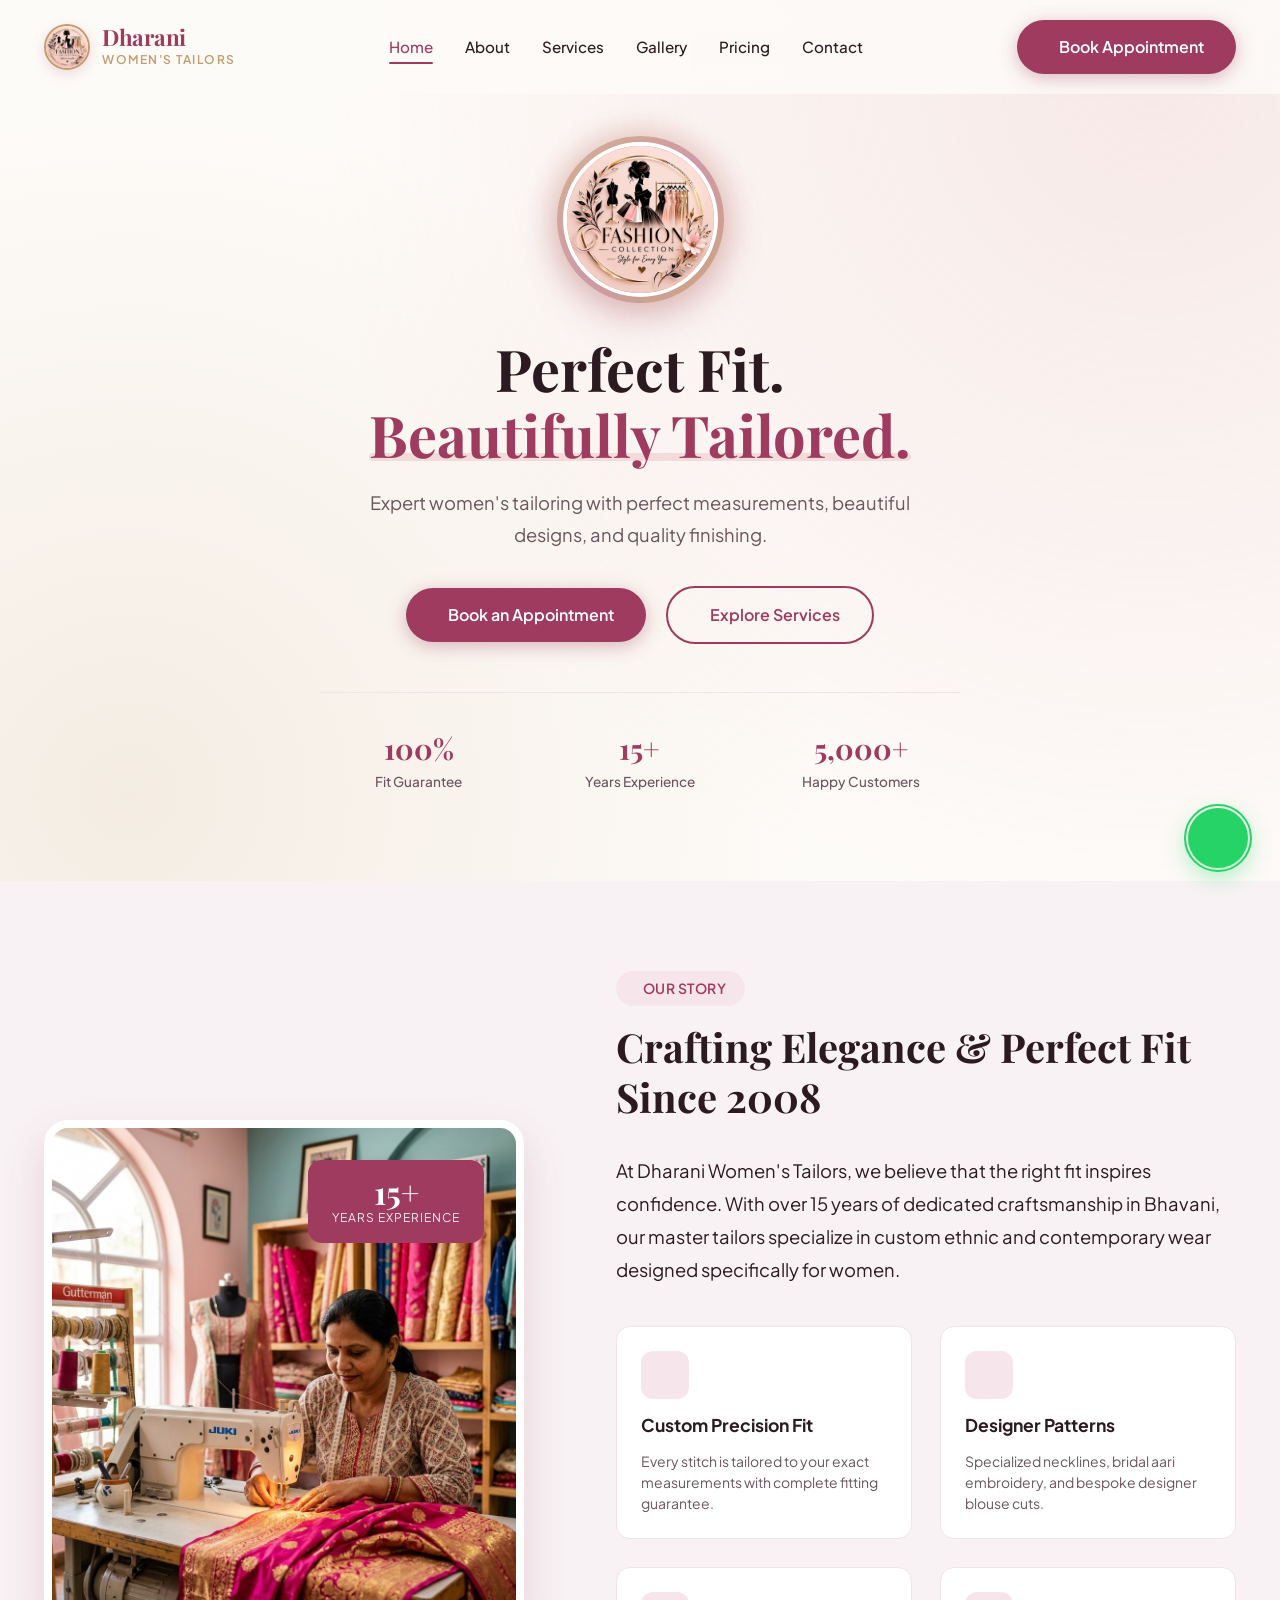
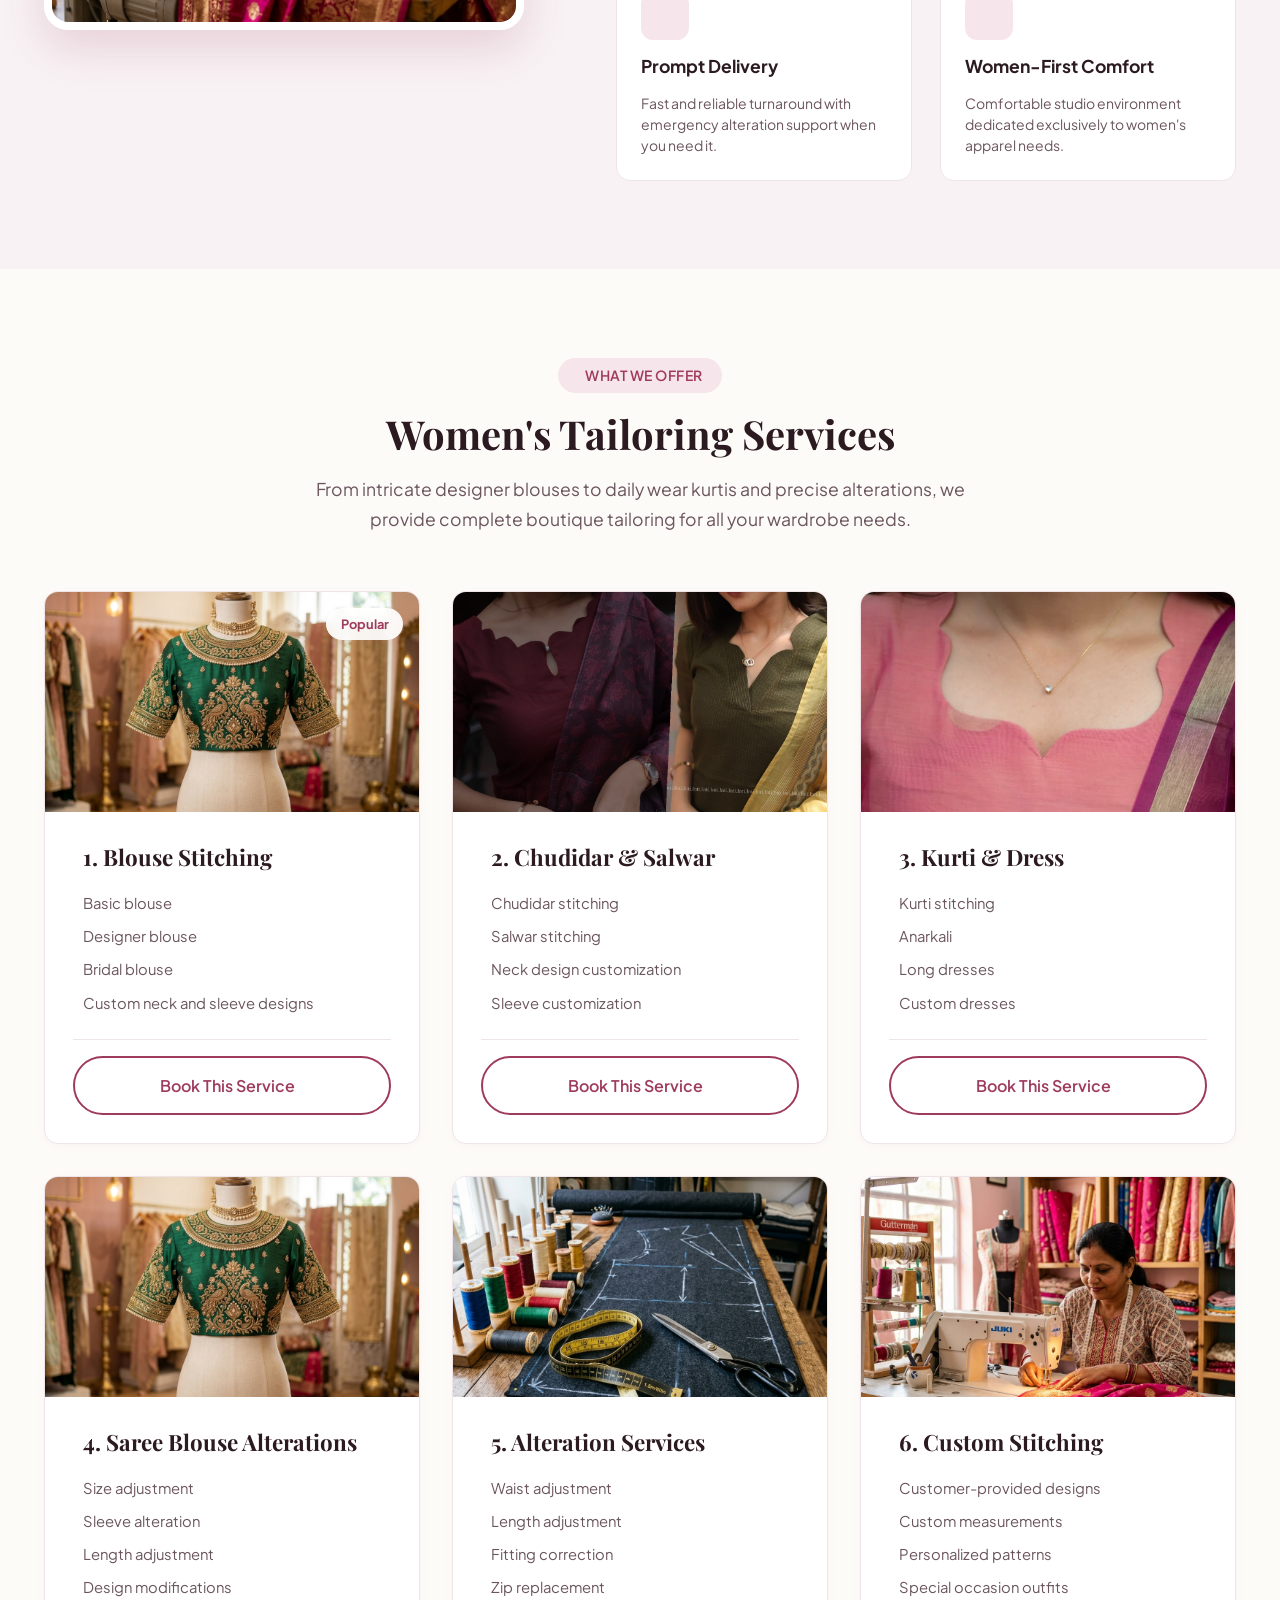
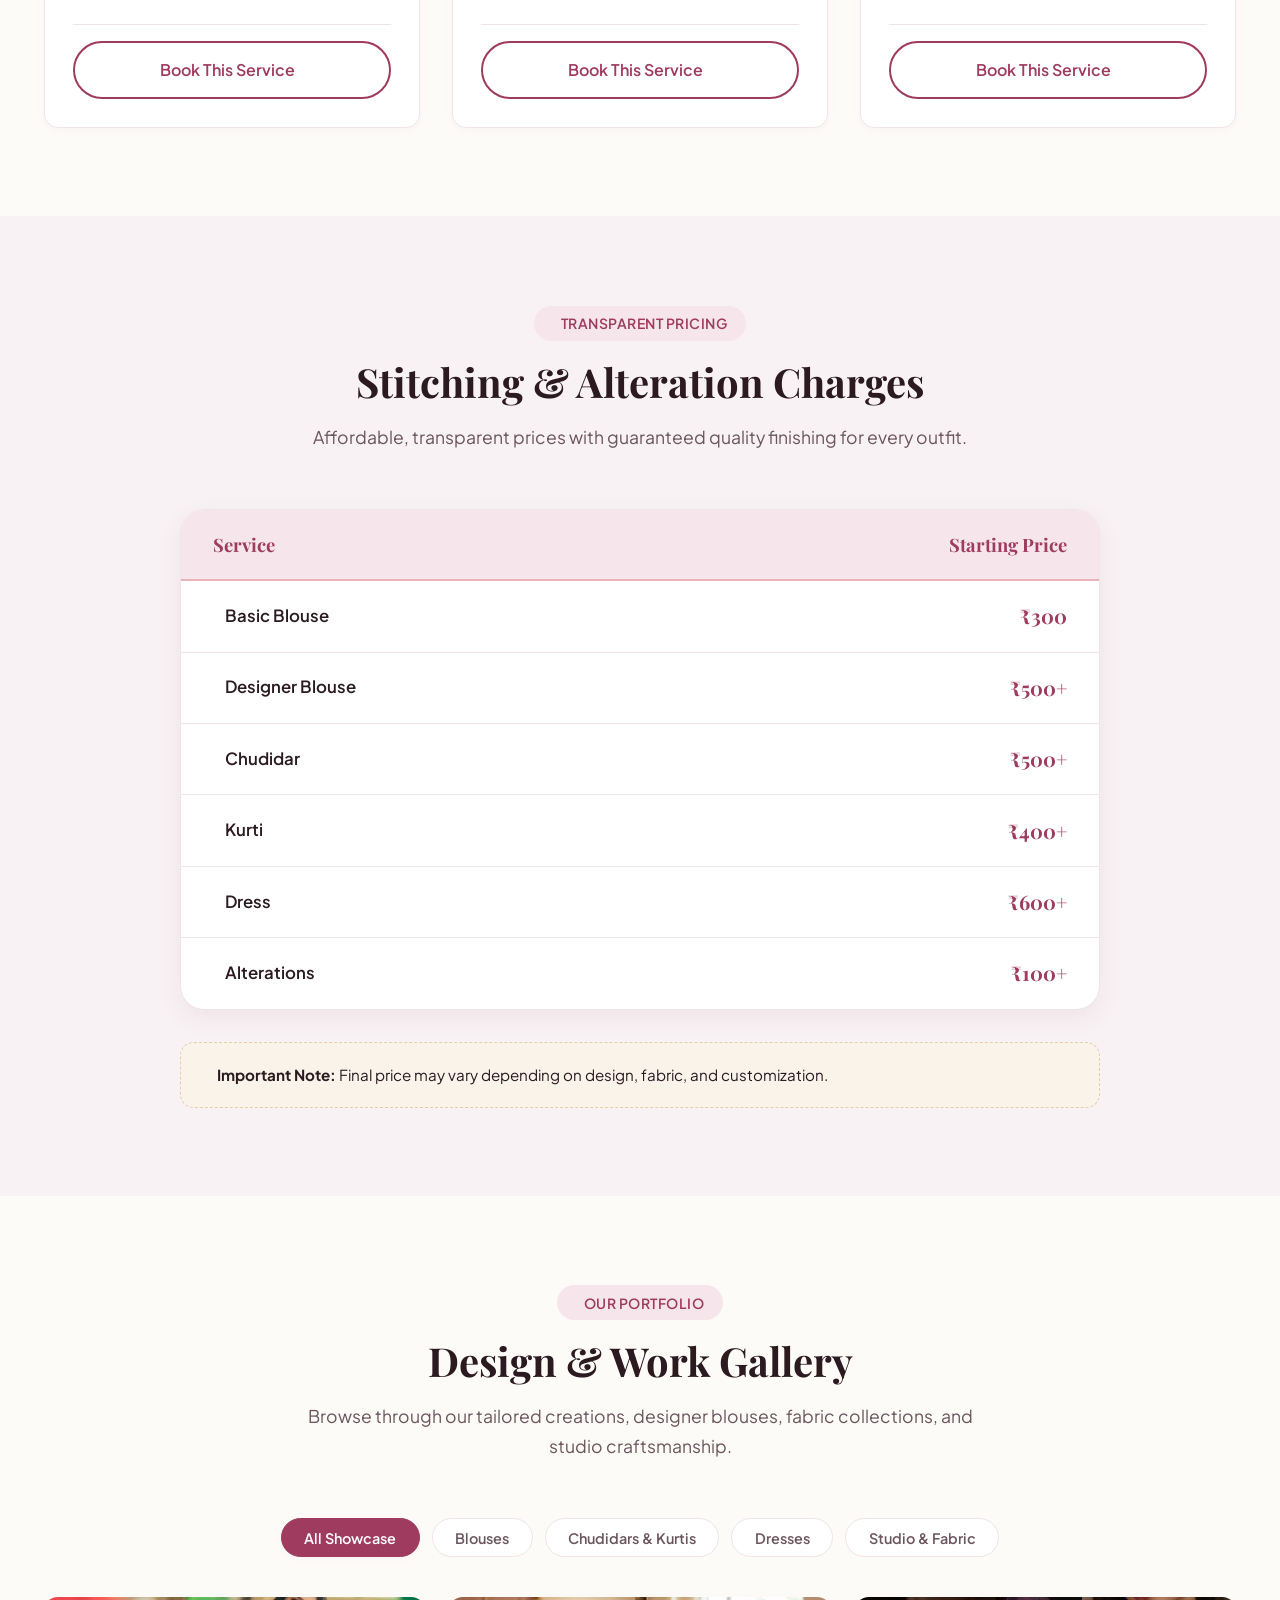
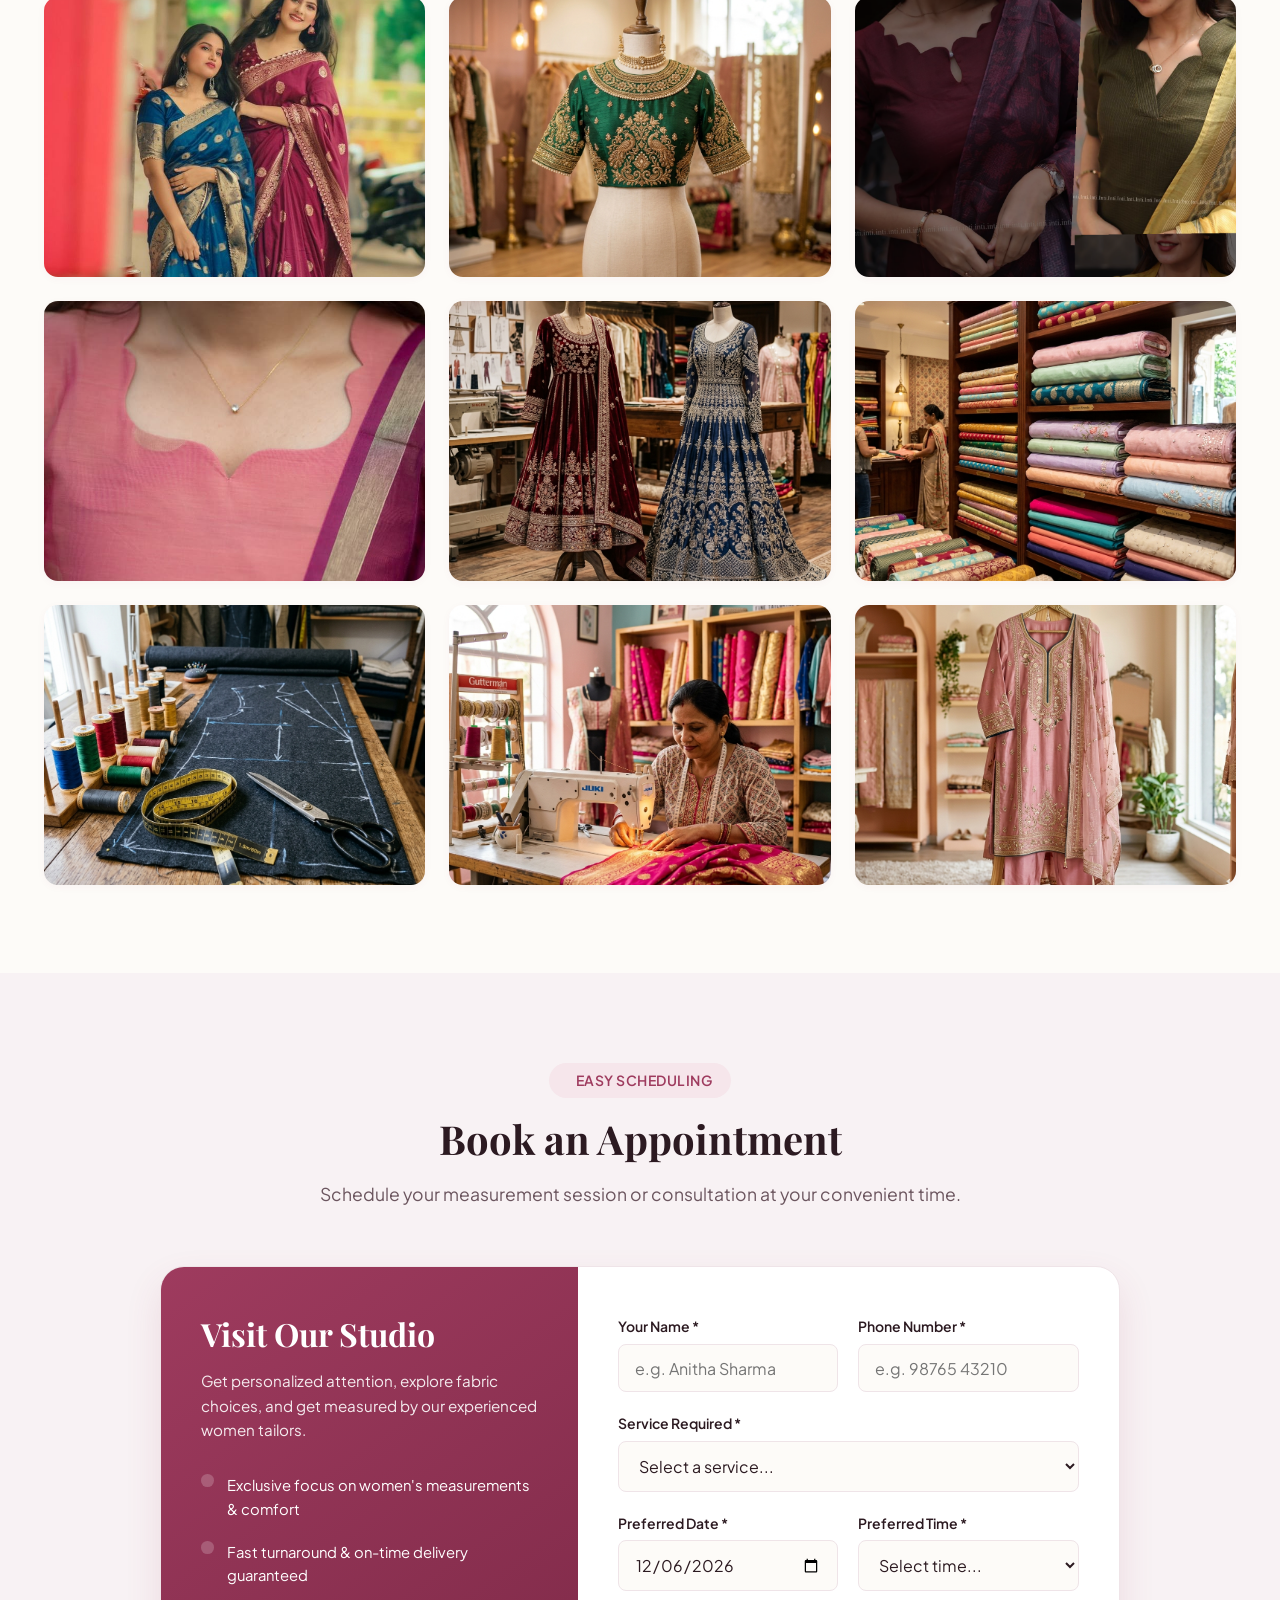
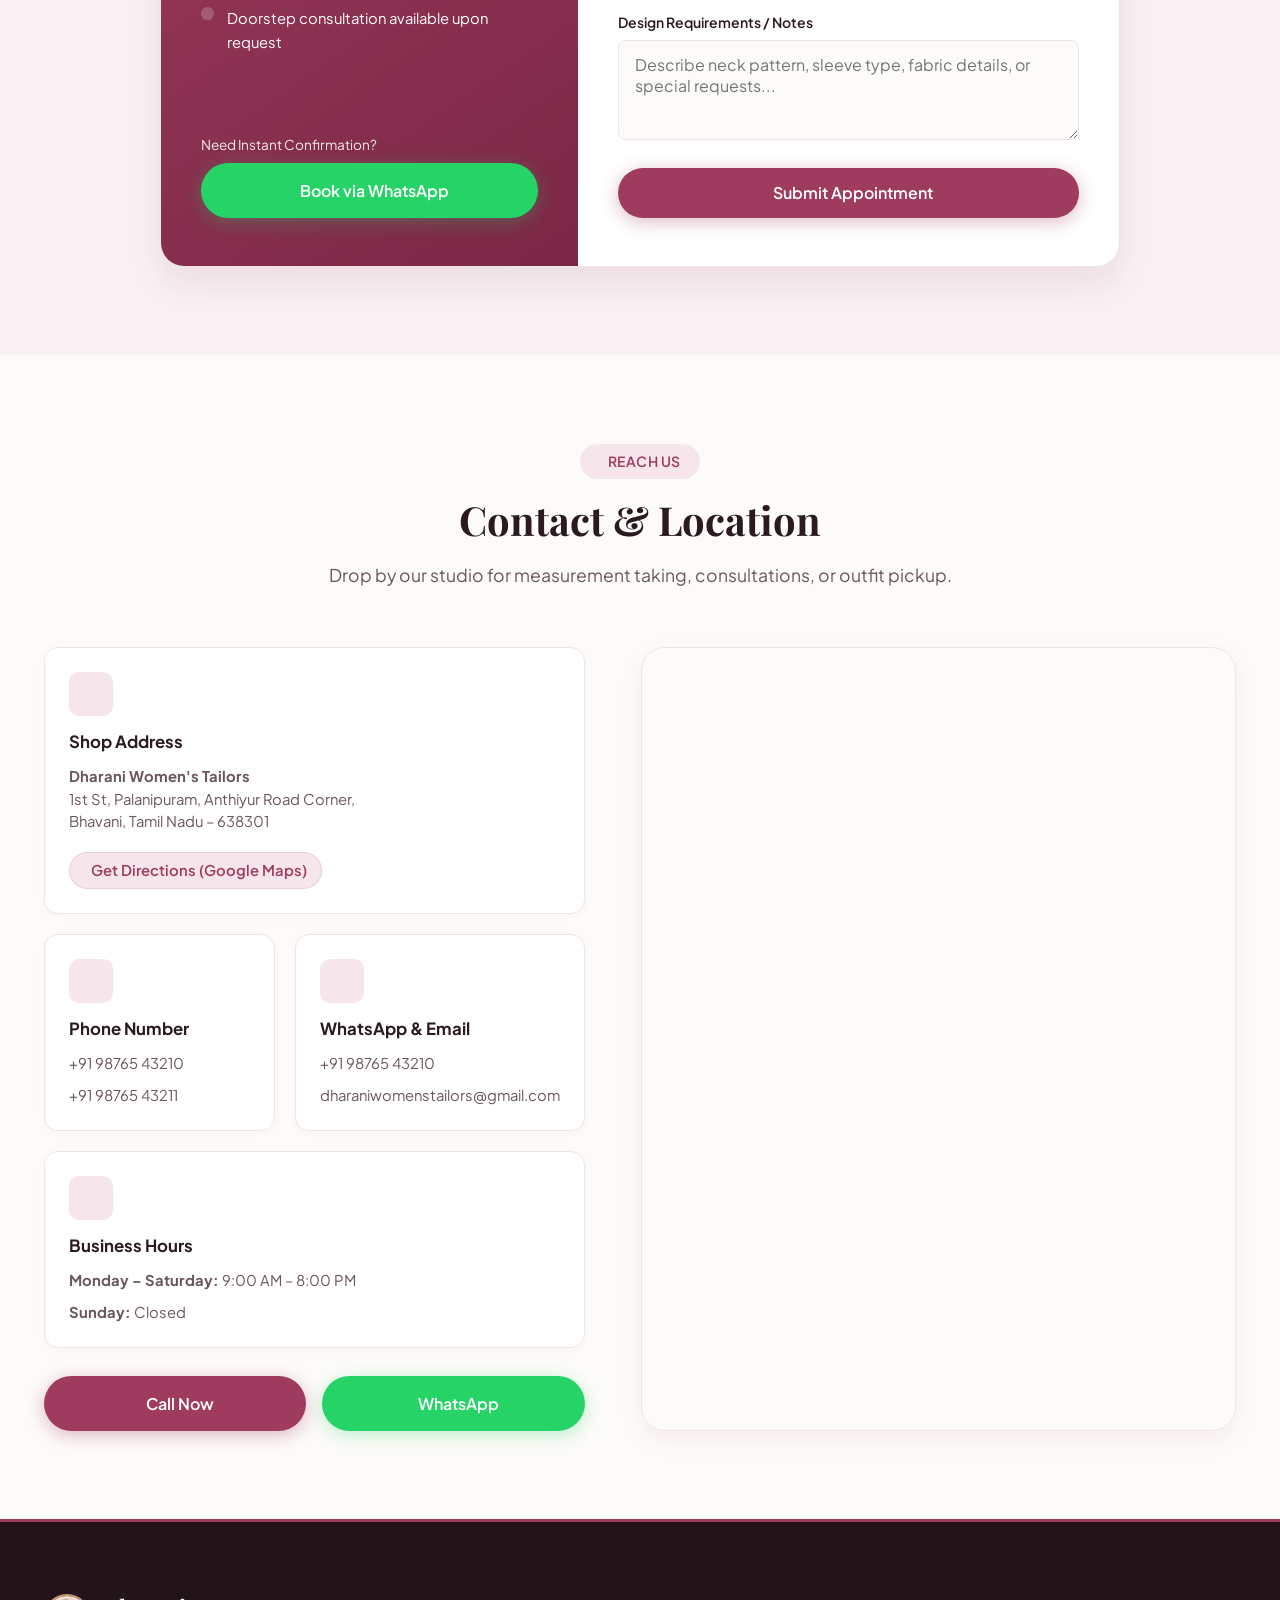
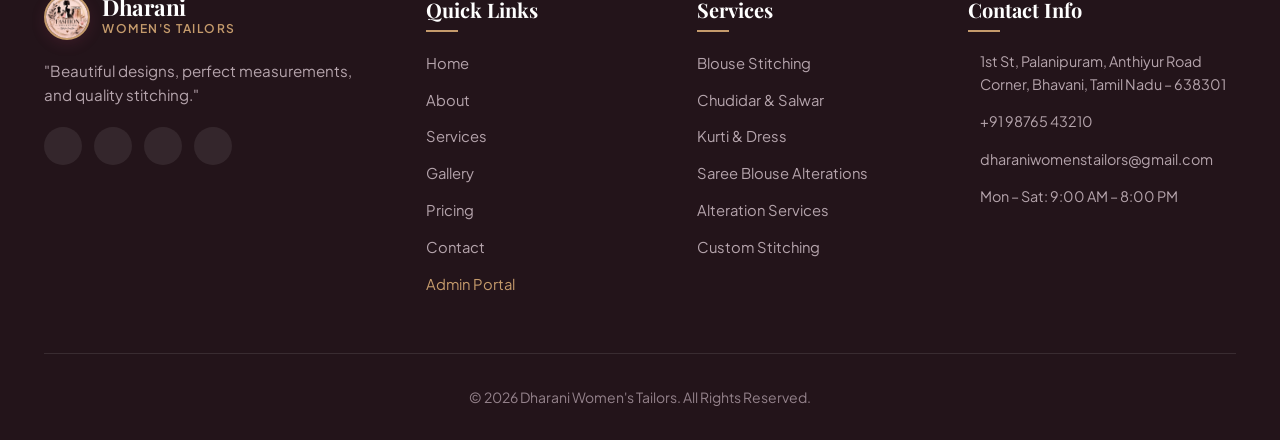
==== commit bbd9d2c1: "Fix complete website mobile responsiveness" ====
--- a/index.html
+++ b/index.html
@@ -118,7 +118,7 @@
           </a>
         </div>
 
-        <div class="hero-stats" id="about">
+        <div class="hero-stats">
           <div class="stat-item">
             <h4>100%</h4>
             <p>Fit Guarantee</p>
@@ -136,6 +136,68 @@
     </div>
   </section>
 
+  <!-- ==========================================================================
+     About Us Section
+     ========================================================================== -->
+  <section class="section-padding bg-alt" id="about">
+    <div class="container">
+      <div class="about-grid">
+        <div class="about-image-card">
+          <img src="assets/images/hero_tailor.jpg" alt="Dharani Tailors Craftsmanship">
+          <div class="about-experience-tag">
+            <h3>15+</h3>
+            <p>Years Experience</p>
+          </div>
+        </div>
+
+        <div class="about-text-content">
+          <div class="section-header" style="text-align: left; margin-bottom: 2rem;">
+            <div class="sub-title-badge">
+              <i class="ri-heart-line"></i> Our Story
+            </div>
+            <h2 class="section-title">Crafting Elegance &amp; Perfect Fit Since 2008</h2>
+          </div>
+          <p class="intro-lead">
+            At Dharani Women's Tailors, we believe that the right fit inspires confidence. With over 15 years of dedicated craftsmanship in Bhavani, our master tailors specialize in custom ethnic and contemporary wear designed specifically for women.
+          </p>
+
+          <div class="highlights-grid">
+            <div class="highlight-card">
+              <div class="highlight-icon">
+                <i class="ri-ruler-2-line"></i>
+              </div>
+              <h4>Custom Precision Fit</h4>
+              <p>Every stitch is tailored to your exact measurements with complete fitting guarantee.</p>
+            </div>
+
+            <div class="highlight-card">
+              <div class="highlight-icon">
+                <i class="ri-sparkles-line"></i>
+              </div>
+              <h4>Designer Patterns</h4>
+              <p>Specialized necklines, bridal aari embroidery, and bespoke designer blouse cuts.</p>
+            </div>
+
+            <div class="highlight-card">
+              <div class="highlight-icon">
+                <i class="ri-time-line"></i>
+              </div>
+              <h4>Prompt Delivery</h4>
+              <p>Fast and reliable turnaround with emergency alteration support when you need it.</p>
+            </div>
+
+            <div class="highlight-card">
+              <div class="highlight-icon">
+                <i class="ri-user-heart-line"></i>
+              </div>
+              <h4>Women-First Comfort</h4>
+              <p>Comfortable studio environment dedicated exclusively to women's apparel needs.</p>
+            </div>
+          </div>
+        </div>
+      </div>
+    </div>
+  </section>
 
   <!-- ==========================================================================
      Women's Tailoring Services Section
@@ -749,6 +811,7 @@
           <h4 class="footer-heading">Quick Links</h4>
           <ul class="footer-links">
             <li><a href="#home">Home</a></li>
+            <li><a href="#about">About</a></li>
             <li><a href="#services">Services</a></li>
             <li><a href="#gallery">Gallery</a></li>
             <li><a href="#pricing">Pricing</a></li>
--- a/styles.css
+++ b/styles.css
@@ -63,6 +63,9 @@
 html {
   scroll-behavior: smooth;
   font-size: 16px;
+  overflow-x: hidden;
+  width: 100%;
+  max-width: 100%;
 }
 
 body {
@@ -1579,13 +1582,11 @@
 }
 
 /* --- Responsive Media Queries --- */
-@media (max-width: 1024px) {
-  .hero-title { font-size: 3rem; }
-  .services-grid { grid-template-columns: repeat(2, 1fr); }
-  .footer-grid { grid-template-columns: repeat(2, 1fr); }
-}
-
-/* --- Explicit Desktop Navigation Media Query (>868px) --- */
+
+/* --------------------------------------------------------------------------
+   Desktop Navigation & Layout (> 868px)
+   Kept 100% untouched and preserved for desktop browsers
+   -------------------------------------------------------------------------- */
 @media (min-width: 869px) {
   #main-nav {
     display: block !important;
@@ -1646,10 +1647,34 @@
   .nav-actions .btn {
     display: inline-flex !important;
   }
-}
-
-/* --- Mobile Navigation Media Query (<=868px) --- */
+
+  .mobile-bottom-bar {
+    display: none !important;
+  }
+
+  body {
+    padding-bottom: 0 !important;
+  }
+
+  .floating-whatsapp {
+    bottom: 2rem !important;
+    right: 2rem !important;
+  }
+}
+
+/* --------------------------------------------------------------------------
+   Tablet Viewport Adjustments (<= 1024px)
+   -------------------------------------------------------------------------- */
+@media (max-width: 1024px) {
+  .hero-title { font-size: 2.8rem; }
+  .footer-grid { grid-template-columns: repeat(2, 1fr); gap: 2.5rem; }
+}
+
+/* --------------------------------------------------------------------------
+   Mobile & Tablet Navigation and Responsive Layout (<= 868px)
+   -------------------------------------------------------------------------- */
 @media (max-width: 868px) {
+  /* 1. Header & Navigation */
   .header {
     position: fixed !important;
     top: 0 !important;
@@ -1724,14 +1749,14 @@
     transform: translateY(-7.5px) rotate(-45deg) !important;
   }
 
-  /* Mobile Navigation Container */
+  /* Mobile Navigation Dropdown */
   #main-nav {
     display: none !important;
     position: fixed !important;
     top: 70px !important;
     left: 0 !important;
     right: 0 !important;
-    width: 100vw !important;
+    width: 100% !important;
     max-width: 100% !important;
     background-color: #ffffff !important;
     box-shadow: 0 16px 32px rgba(0, 0, 0, 0.15) !important;
@@ -1755,7 +1780,7 @@
     flex-direction: column !important;
     align-items: stretch !important;
     width: 100% !important;
-    padding: 0.75rem 1.5rem 1.5rem 1.5rem !important;
+    padding: 0.75rem 1.25rem 1.5rem 1.25rem !important;
     margin: 0 !important;
     gap: 0 !important;
     list-style: none !important;
@@ -1800,47 +1825,435 @@
     display: none !important;
   }
 
-  .admin-nav-item {
-    display: none !important;
-  }
-}
-  
-  .hero-grid { grid-template-columns: 1fr; gap: 2.5rem; }
-  .hero-image-frame img { height: 100%; }
-  .floating-badge { left: 1rem; bottom: 1rem; }
-  
-  .about-grid { grid-template-columns: 1fr; gap: 2.5rem; }
-  
-  .booking-card-wrapper { grid-template-columns: 1fr; }
-  .contact-grid { grid-template-columns: 1fr; }
-  
-  .gallery-grid { grid-template-columns: repeat(2, 1fr); }
-}
-
+  /* 2. Home Section */
+  .hero-section {
+    padding-top: 6rem;
+    padding-bottom: 4rem;
+  }
+
+  /* 3. About Section */
+  .about-grid {
+    grid-template-columns: 1fr;
+    gap: 2.5rem;
+  }
+
+  .about-image-card {
+    margin: 0 auto;
+    max-width: 480px;
+    height: 360px;
+  }
+
+  /* 4. Services Section - 1 service card per row */
+  .services-grid {
+    grid-template-columns: 1fr !important;
+    gap: 1.75rem !important;
+  }
+
+  .service-card {
+    width: 100% !important;
+    max-width: 100% !important;
+  }
+
+  .service-card-btn .btn {
+    width: 100% !important;
+    justify-content: center !important;
+  }
+
+  /* 5. Gallery Section */
+  .gallery-grid {
+    grid-template-columns: repeat(2, 1fr);
+    gap: 1.25rem;
+  }
+
+  /* 6. Pricing Section */
+  .pricing-table-container {
+    overflow-x: auto !important;
+    -webkit-overflow-scrolling: touch !important;
+    width: 100% !important;
+  }
+
+  /* 7. Contact Section */
+  .contact-grid {
+    grid-template-columns: 1fr !important;
+    gap: 2.5rem !important;
+  }
+
+  .contact-info-cards {
+    grid-template-columns: 1fr 1fr;
+    gap: 1rem;
+  }
+
+  .contact-action-btns {
+    grid-column: span 2;
+  }
+
+  /* 8. Booking Section */
+  .booking-card-wrapper {
+    grid-template-columns: 1fr !important;
+  }
+
+  .booking-info-sidebar {
+    padding: 2.5rem 2rem;
+  }
+
+  .booking-form-wrapper {
+    padding: 2.5rem 2rem;
+  }
+
+  /* 9. Floating WhatsApp & Bottom Navigation Bar */
+  .mobile-bottom-bar {
+    display: block !important;
+    position: fixed !important;
+    bottom: 0 !important;
+    left: 0 !important;
+    right: 0 !important;
+    width: 100% !important;
+    height: 60px !important;
+    background-color: var(--color-bg-surface, #ffffff) !important;
+    border-top: 1px solid var(--color-border, #EFE4E8) !important;
+    box-shadow: 0 -4px 16px rgba(0, 0, 0, 0.08) !important;
+    z-index: 995 !important;
+    padding: 0.4rem 0.75rem !important;
+  }
+
+  .mobile-bar-actions {
+    display: grid !important;
+    grid-template-columns: repeat(3, 1fr) !important;
+    gap: 0.5rem !important;
+    height: 100% !important;
+    align-items: center !important;
+  }
+
+  .mobile-action-btn {
+    display: flex !important;
+    flex-direction: column !important;
+    align-items: center !important;
+    justify-content: center !important;
+    gap: 0.2rem !important;
+    font-size: 0.75rem !important;
+    font-weight: 600 !important;
+    color: var(--color-text-main, #2C1A21) !important;
+    padding: 0.35rem 0.25rem !important;
+    border-radius: var(--radius-sm, 8px) !important;
+    background-color: var(--color-bg-main, #FDFBF8) !important;
+    min-height: 48px !important;
+    text-decoration: none !important;
+  }
+
+  .mobile-action-btn i {
+    font-size: 1.25rem !important;
+    color: var(--color-primary, #9E3B5E) !important;
+  }
+
+  .mobile-action-btn.btn-book-mb {
+    background-color: var(--color-primary, #9E3B5E) !important;
+    color: #ffffff !important;
+  }
+
+  .mobile-action-btn.btn-book-mb i {
+    color: #ffffff !important;
+  }
+
+  .floating-whatsapp {
+    position: fixed !important;
+    bottom: 5.25rem !important; /* Floats cleanly above 60px bottom bar */
+    right: 1.25rem !important;
+    width: 52px !important;
+    height: 52px !important;
+    font-size: 1.8rem !important;
+    z-index: 990 !important;
+  }
+
+  body {
+    padding-bottom: 75px !important; /* Space for fixed bottom bar */
+  }
+}
+
+/* --------------------------------------------------------------------------
+   Small Mobile Viewports (<= 600px)
+   -------------------------------------------------------------------------- */
 @media (max-width: 600px) {
-  .section-padding { padding: 4rem 0; }
-  .about-image-card { height: 380px; max-width: 100%; }
-  .hero-title { font-size: 2.2rem; }
-  .hero-stats { grid-template-columns: repeat(3, 1fr); gap: 0.75rem; }
-  .stat-item h4 { font-size: 1.4rem; }
-  
-  .highlights-grid { grid-template-columns: 1fr; }
-  .services-grid { grid-template-columns: 1fr; }
-  .gallery-grid { grid-template-columns: 1fr; }
-  
-  .pricing-table th, .pricing-table td { padding: 0.9rem 1rem; font-size: 0.925rem; }
-  
-  .contact-info-cards { grid-template-columns: 1fr; }
-  .contact-card.full-width { grid-column: span 1; }
-  .contact-action-btns { grid-column: span 1; flex-direction: column; }
-  
-  .footer-grid { grid-template-columns: 1fr; gap: 2rem; }
-  
-  .mobile-bottom-bar { display: block; }
-  body { padding-bottom: 60px; }
-  .floating-whatsapp { bottom: 4.5rem; right: 1.25rem; width: 52px; height: 52px; font-size: 1.8rem; }
-  
-  .form-grid { grid-template-columns: 1fr; }
-  .form-group.full-width { grid-column: span 1; }
-  .booking-form-wrapper { padding: 2rem 1.5rem; }
-}
+  .section-padding {
+    padding: 3.5rem 0;
+  }
+
+  .container {
+    padding: 0 1.25rem;
+    width: 100%;
+    max-width: 100%;
+  }
+
+  /* Home Section */
+  .hero-section {
+    padding-top: 5.5rem;
+    padding-bottom: 3.25rem;
+  }
+
+  .hero-emblem-ring {
+    margin: 0 auto;
+  }
+
+  .hero-emblem-img {
+    width: 140px;
+    height: 140px;
+  }
+
+  .hero-title {
+    font-size: clamp(1.85rem, 6.5vw, 2.35rem);
+    line-height: 1.2;
+    margin-bottom: 0.9rem;
+    text-align: center;
+  }
+
+  .hero-subtitle {
+    font-size: 1rem;
+    line-height: 1.6;
+    max-width: 92%;
+    margin: 0 auto 1.75rem auto;
+    text-align: center;
+  }
+
+  .hero-cta {
+    display: flex;
+    flex-direction: column;
+    width: 100%;
+    max-width: 320px;
+    margin: 0 auto 2.25rem auto;
+    gap: 0.75rem;
+    align-items: stretch;
+  }
+
+  .hero-cta .btn {
+    width: 100%;
+    justify-content: center;
+    padding: 0.85rem 1.25rem;
+    font-size: 0.95rem;
+    white-space: normal;
+    text-align: center;
+  }
+
+  .hero-stats {
+    grid-template-columns: repeat(3, 1fr) !important;
+    gap: 0.5rem !important;
+    padding-top: 1.5rem !important;
+    width: 100% !important;
+    max-width: 100% !important;
+  }
+
+  .stat-item {
+    text-align: center !important;
+    padding: 0.4rem 0.2rem !important;
+  }
+
+  .stat-item h4 {
+    font-size: clamp(1.2rem, 5vw, 1.45rem) !important;
+    line-height: 1.1 !important;
+    margin-bottom: 0.2rem !important;
+  }
+
+  .stat-item p {
+    font-size: clamp(0.7rem, 2.5vw, 0.825rem) !important;
+    line-height: 1.2 !important;
+  }
+
+  /* About Section */
+  .about-image-card {
+    height: 300px;
+    max-width: 100%;
+  }
+
+  .about-experience-tag {
+    top: 1rem;
+    right: 1rem;
+    padding: 0.6rem 0.9rem;
+  }
+
+  .about-experience-tag h3 {
+    font-size: 1.5rem;
+  }
+
+  .about-experience-tag p {
+    font-size: 0.7rem;
+  }
+
+  .about-text-content .intro-lead {
+    font-size: 1rem;
+    line-height: 1.7;
+    margin-bottom: 1.75rem;
+  }
+
+  .highlights-grid {
+    grid-template-columns: 1fr;
+    gap: 1rem;
+  }
+
+  /* Gallery Section */
+  .gallery-filters {
+    gap: 0.5rem;
+    padding: 0 0.25rem;
+    margin-bottom: 1.5rem;
+  }
+
+  .filter-btn {
+    padding: 0.5rem 0.9rem;
+    font-size: 0.85rem;
+  }
+
+  .gallery-grid {
+    grid-template-columns: 1fr;
+    gap: 1.25rem;
+  }
+
+  .gallery-item {
+    height: 250px;
+  }
+
+  /* Pricing Section */
+  .pricing-table th,
+  .pricing-table td {
+    padding: 0.8rem 0.75rem;
+    font-size: 0.9rem;
+  }
+
+  .pricing-table .service-name {
+    gap: 0.5rem;
+    font-size: 0.9rem;
+  }
+
+  .pricing-table .price-val {
+    font-size: 1.1rem;
+  }
+
+  /* Contact Section */
+  .contact-info-cards {
+    grid-template-columns: 1fr;
+    gap: 1rem;
+  }
+
+  .contact-card.full-width {
+    grid-column: span 1;
+  }
+
+  .contact-action-btns {
+    grid-column: span 1;
+    display: flex;
+    flex-direction: column;
+    width: 100%;
+    gap: 0.75rem;
+  }
+
+  .contact-action-btns .btn {
+    width: 100% !important;
+    flex: auto !important;
+    justify-content: center !important;
+  }
+
+  .map-container {
+    height: 280px;
+    min-height: 260px;
+  }
+
+  /* Booking Form */
+  .booking-info-sidebar {
+    padding: 2rem 1.25rem;
+  }
+
+  .booking-info-sidebar h3 {
+    font-size: 1.6rem;
+  }
+
+  .booking-form-wrapper {
+    padding: 2rem 1.25rem;
+  }
+
+  .form-grid {
+    grid-template-columns: 1fr;
+    gap: 1.1rem;
+  }
+
+  .form-group.full-width {
+    grid-column: span 1;
+  }
+
+  .form-control {
+    font-size: 16px !important; /* Prevents auto-zoom in mobile browsers */
+    min-height: 48px;
+  }
+
+  select.form-control {
+    min-height: 48px;
+  }
+
+  .booking-form-wrapper button[type="submit"] {
+    min-height: 48px;
+  }
+
+  /* Footer Section */
+  .footer-grid {
+    grid-template-columns: 1fr;
+    gap: 2.25rem;
+    text-align: left;
+  }
+}
+
+/* --------------------------------------------------------------------------
+   Extra Narrow Viewports (<= 380px, e.g. iPhone SE 1st gen, 320px-360px Android)
+   -------------------------------------------------------------------------- */
+@media (max-width: 380px) {
+  .container {
+    padding: 0 0.85rem !important;
+  }
+
+  .brand-logo-img {
+    width: 38px;
+    height: 38px;
+  }
+
+  .logo-title {
+    font-size: 1.2rem;
+  }
+
+  .logo-subtitle {
+    font-size: 0.65rem;
+    letter-spacing: 1px;
+  }
+
+  .hero-emblem-img {
+    width: 120px;
+    height: 120px;
+  }
+
+  .hero-title {
+    font-size: 1.75rem;
+  }
+
+  .hero-stats {
+    gap: 0.35rem !important;
+  }
+
+  .stat-item {
+    padding: 0.3rem 0.15rem !important;
+  }
+
+  .stat-item h4 {
+    font-size: 1.1rem !important;
+  }
+
+  .stat-item p {
+    font-size: 0.68rem !important;
+  }
+
+  .pricing-table th,
+  .pricing-table td {
+    padding: 0.7rem 0.5rem !important;
+    font-size: 0.85rem !important;
+  }
+
+  .pricing-table .service-name {
+    gap: 0.4rem !important;
+  }
+
+  .service-content {
+    padding: 1.25rem 1rem !important;
+  }
+}
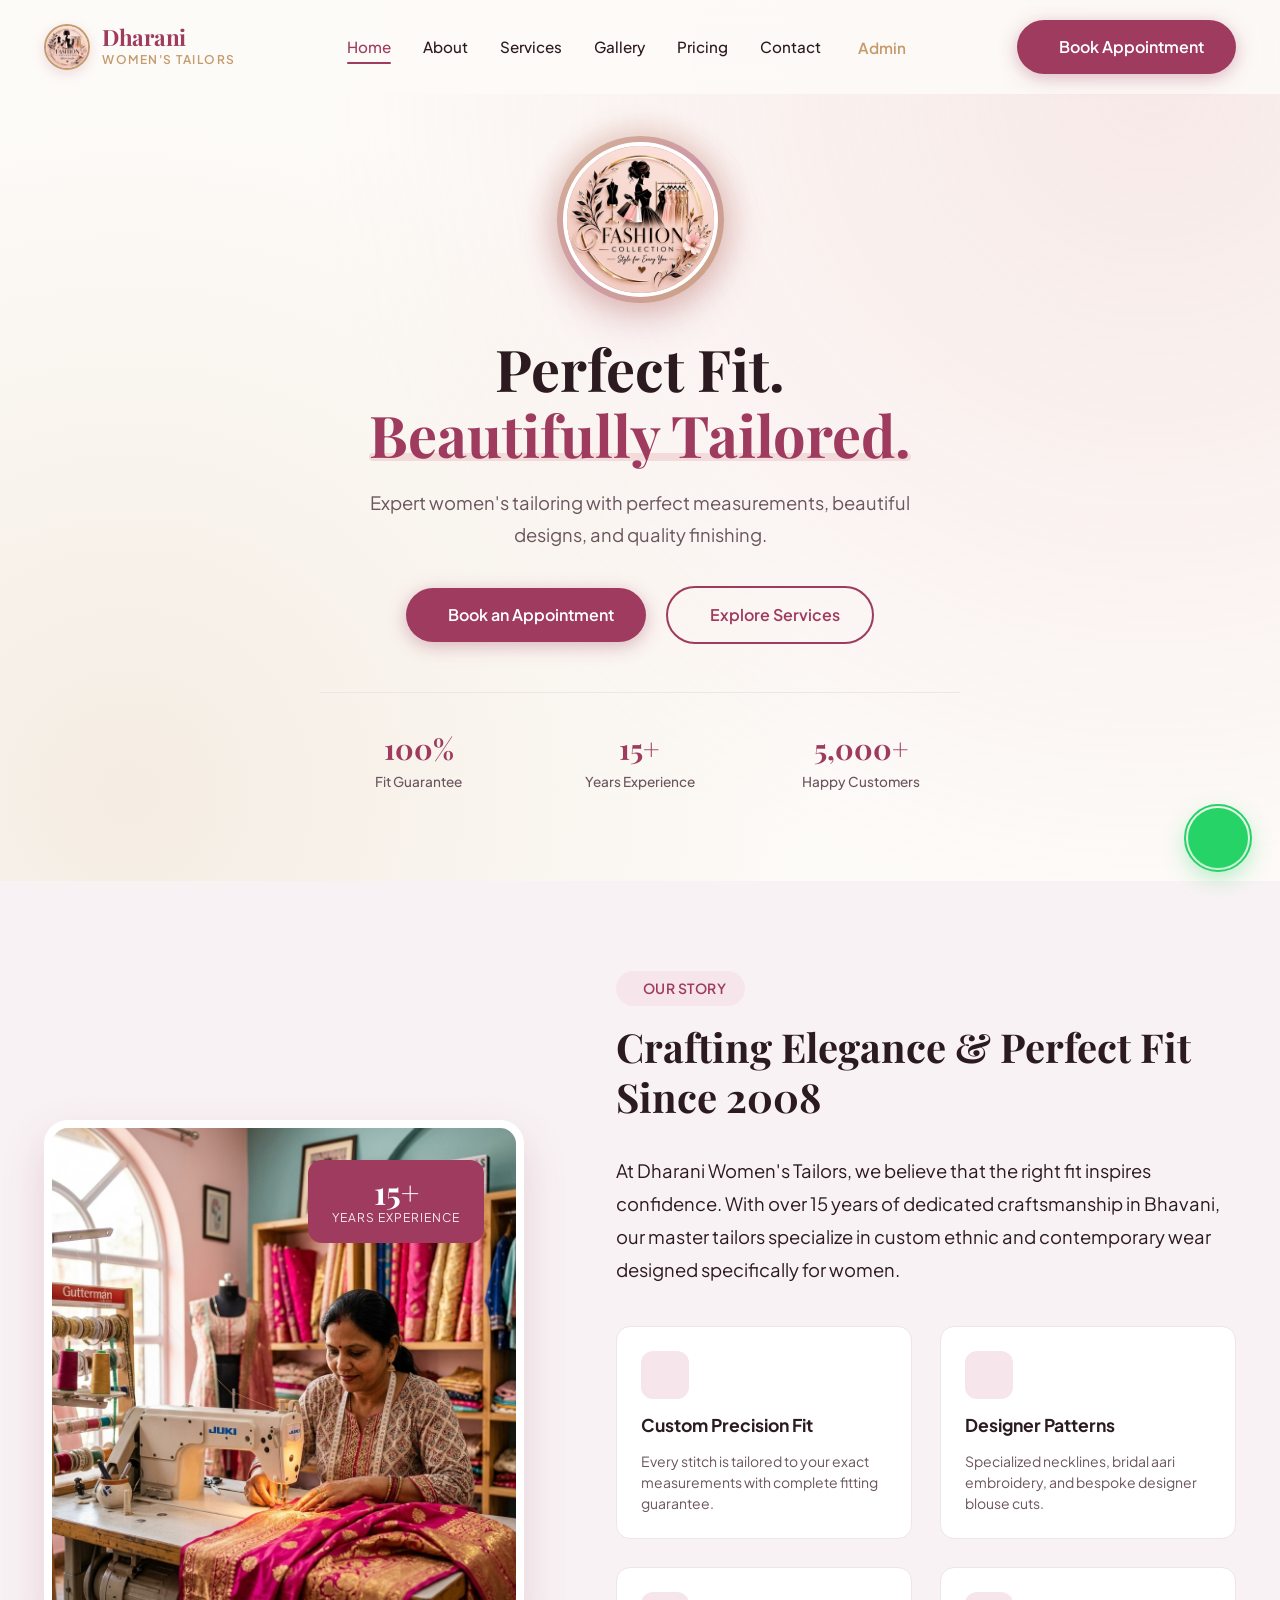
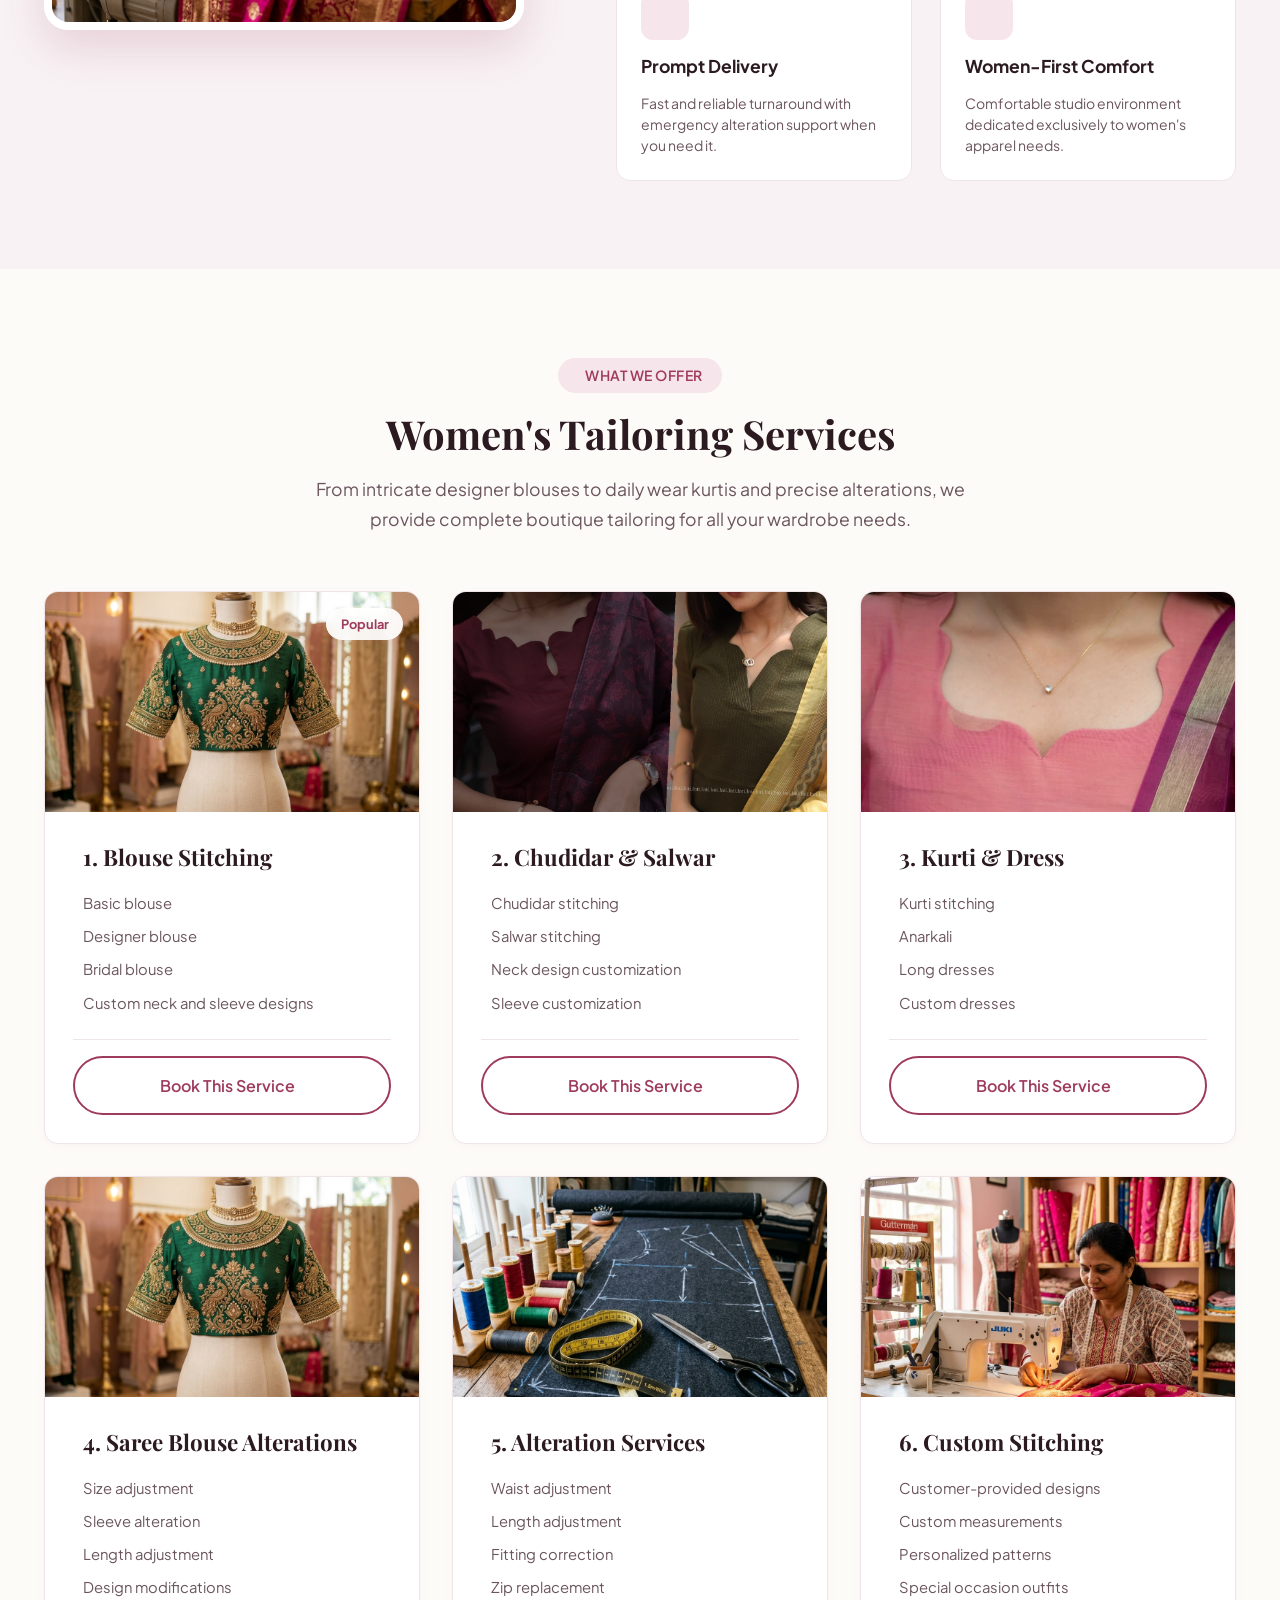
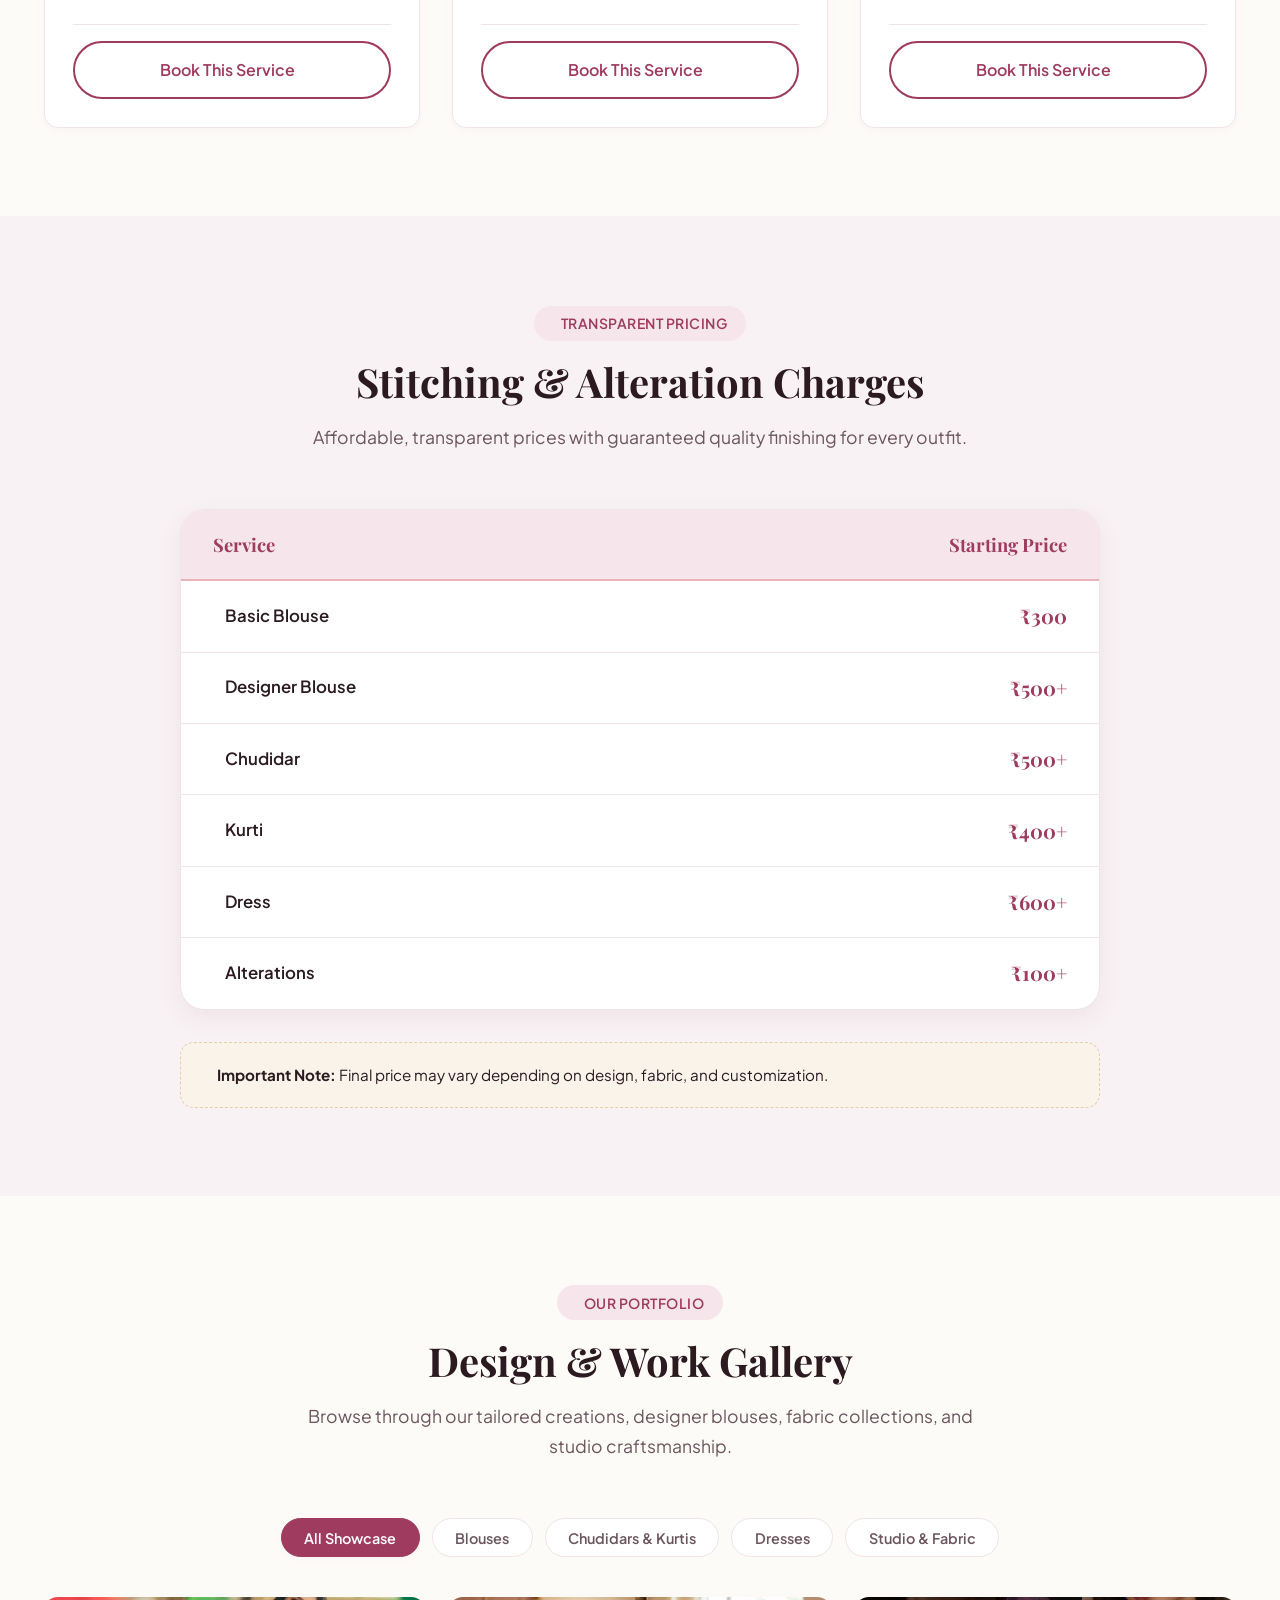
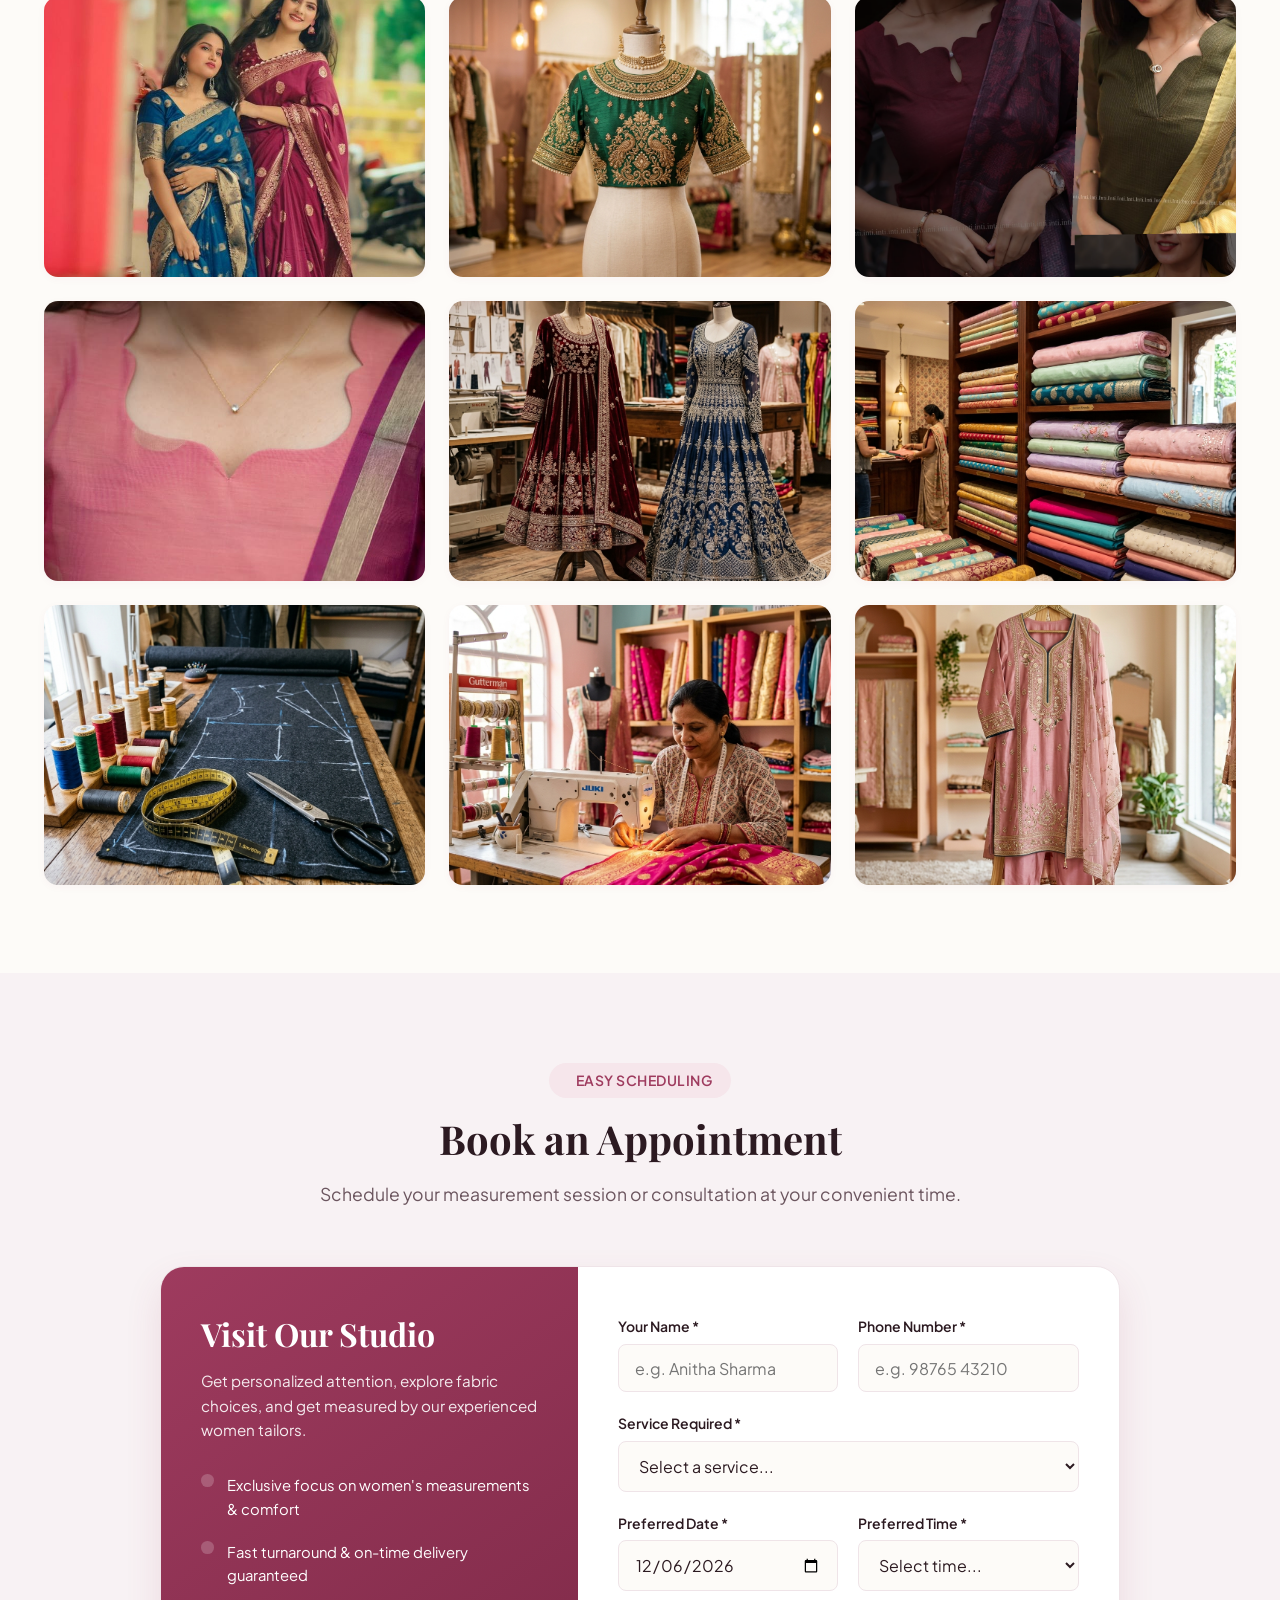
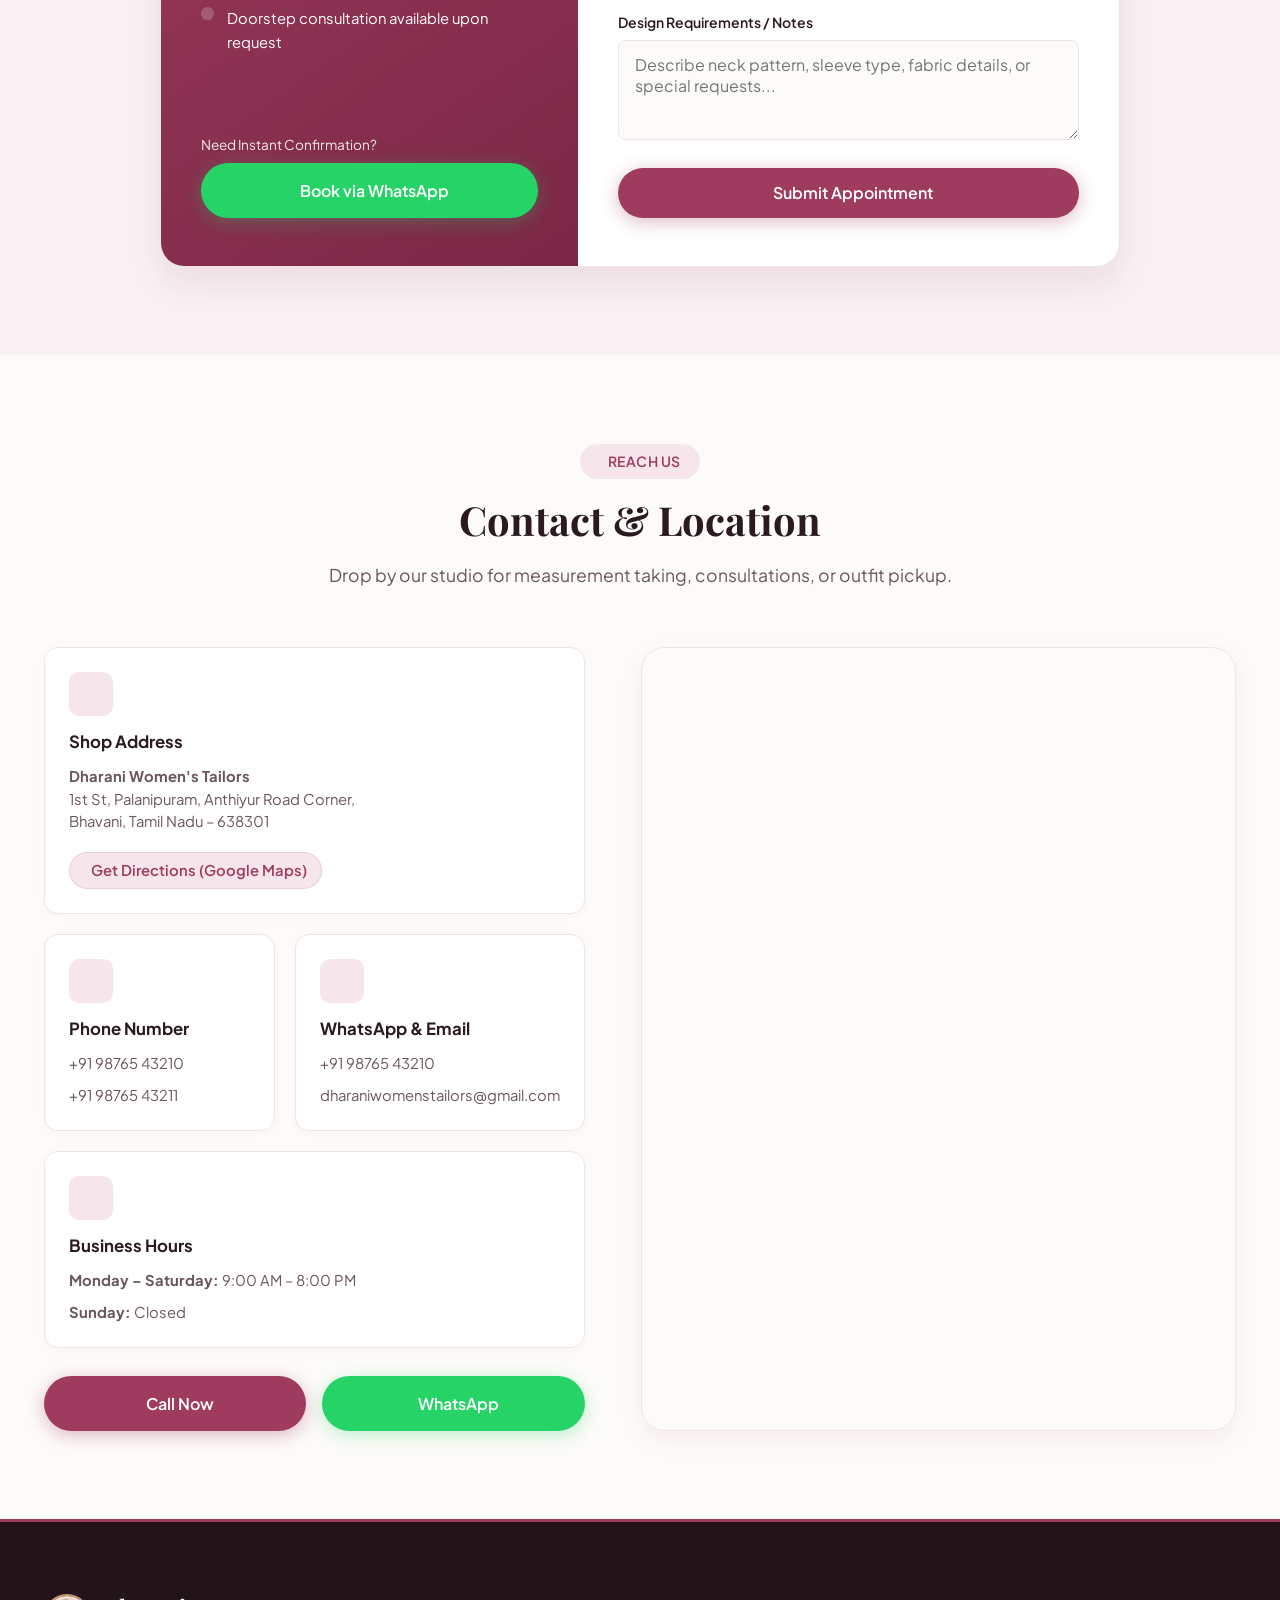
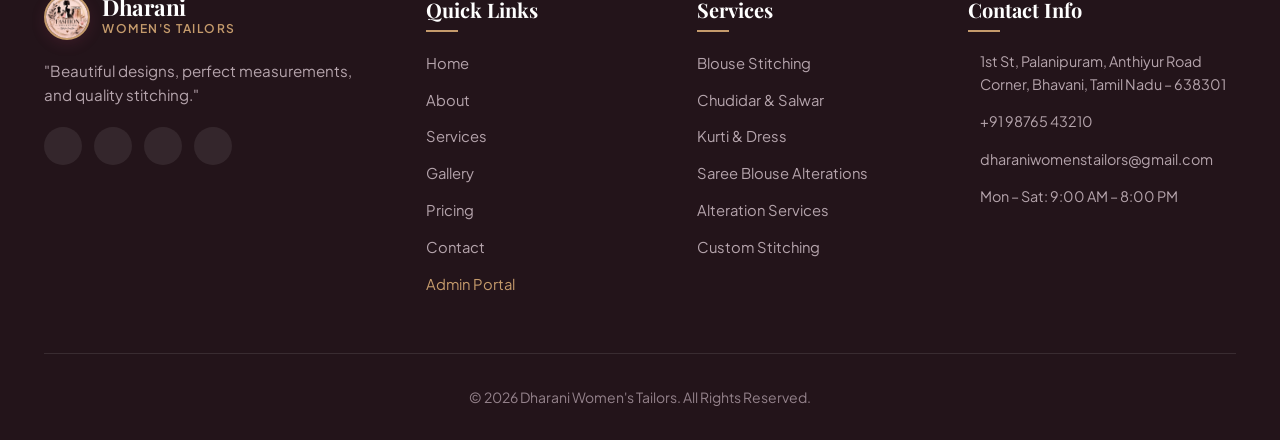
==== commit 95241162: "Fix complete website mobile responsiveness" ====
--- a/index.html
+++ b/index.html
@@ -73,6 +73,7 @@
           <li><a href="#gallery" class="nav-link" onclick="closeMobileNav()">Gallery</a></li>
           <li><a href="#pricing" class="nav-link" onclick="closeMobileNav()">Pricing</a></li>
           <li><a href="#contact" class="nav-link" onclick="closeMobileNav()">Contact</a></li>
+          <li class="admin-nav-item"><a href="admin.html" class="nav-link admin-nav-link" onclick="closeMobileNav()"><i class="ri-shield-user-line"></i> Admin</a></li>
         </ul>
       </nav>
 
@@ -816,7 +817,7 @@
             <li><a href="#gallery">Gallery</a></li>
             <li><a href="#pricing">Pricing</a></li>
             <li><a href="#contact">Contact</a></li>
-            <li><a href="/admin" target="_blank" style="color: var(--color-accent);"><i class="ri-shield-user-line"></i> Admin Portal</a></li>
+            <li><a href="admin.html" target="_blank" style="color: var(--color-accent);"><i class="ri-shield-user-line"></i> Admin Portal</a></li>
           </ul>
         </div>
 
--- a/styles.css
+++ b/styles.css
@@ -1640,6 +1640,19 @@
     display: block !important;
   }
 
+  .nav-menu .admin-nav-link {
+    display: inline-flex !important;
+    align-items: center !important;
+    gap: 0.35rem !important;
+    color: var(--color-accent, #C59B6C) !important;
+    font-weight: 600 !important;
+  }
+
+  .nav-menu .admin-nav-link:hover {
+    color: var(--color-primary, #9E3B5E) !important;
+  }
+
+
   .mobile-toggle {
     display: none !important;
   }
@@ -1825,6 +1838,20 @@
     display: none !important;
   }
 
+  .nav-menu .admin-nav-link {
+    display: flex !important;
+    align-items: center !important;
+    gap: 0.5rem !important;
+    color: var(--color-accent, #C59B6C) !important;
+    font-weight: 600 !important;
+  }
+
+  .nav-menu .admin-nav-link:hover {
+    background-color: rgba(197, 155, 108, 0.12) !important;
+    color: var(--color-primary, #9E3B5E) !important;
+  }
+
+
   /* 2. Home Section */
   .hero-section {
     padding-top: 6rem;
